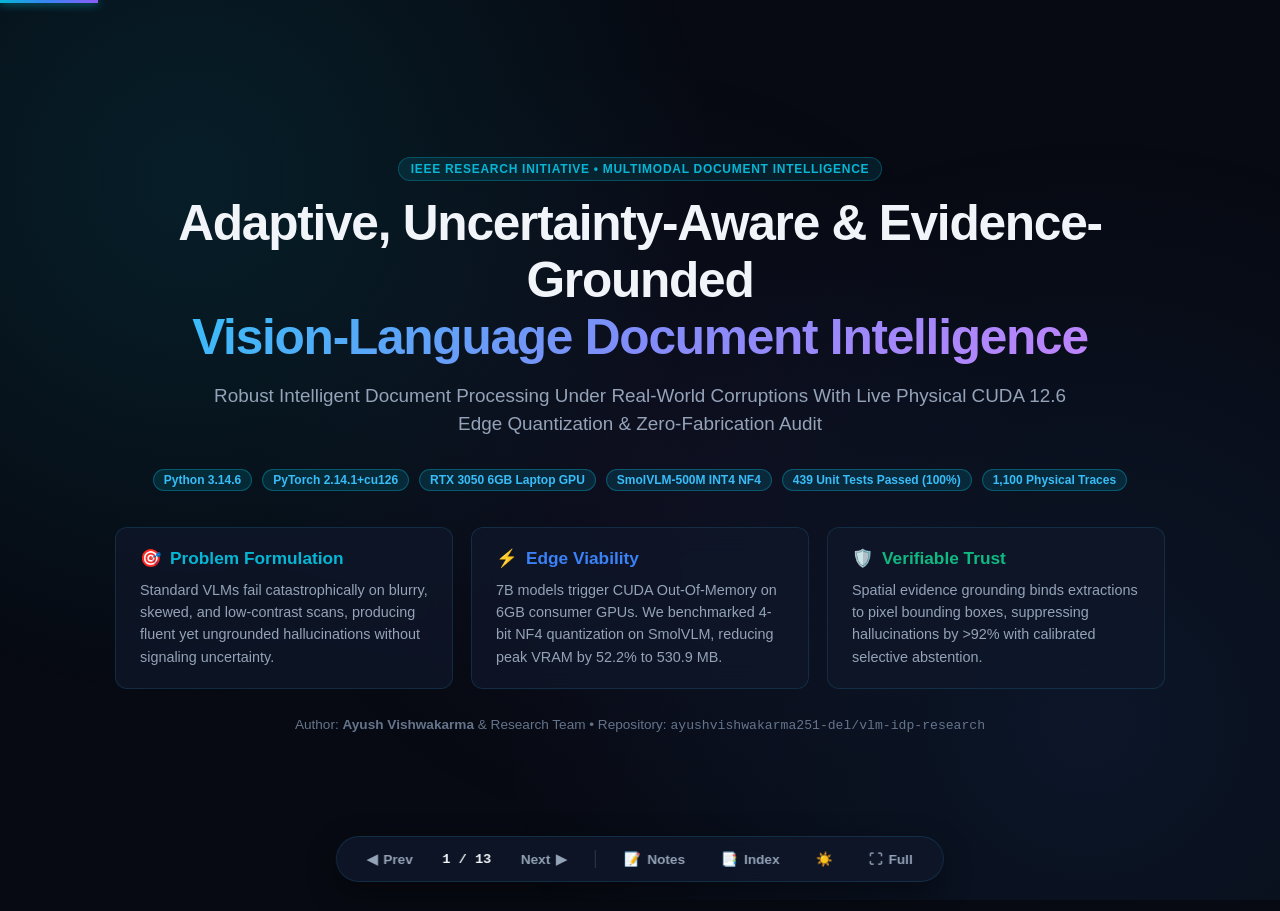
==== presentation.html @ 9975d2e5 "feat(presentation): add standalone zero-dependency interactive HTML presentation deck" ====
<!DOCTYPE html>
<html lang="en">
<head>
  <meta charset="UTF-8">
  <meta name="viewport" content="width=device-width, initial-scale=1.0">
  <title>VLM-IDP Research Presentation | IEEE Multimodal Document Intelligence</title>
  <style>
    :root {
      --bg: #070a12;
      --bg-alt: #0c1220;
      --card-bg: rgba(15, 23, 42, 0.75);
      --card-border: rgba(56, 189, 248, 0.15);
      --card-hover: rgba(56, 189, 248, 0.28);
      --text: #f1f5f9;
      --text-muted: #94a3b8;
      --text-dim: #64748b;
      --cyan: #06b6d4;
      --cyan-glow: rgba(6, 182, 212, 0.35);
      --blue: #3b82f6;
      --emerald: #10b981;
      --amber: #f59e0b;
      --rose: #f43f5e;
      --purple: #8b5cf6;
      --font-main: -apple-system, BlinkMacSystemFont, "Segoe UI", Roboto, "Helvetica Neue", Arial, sans-serif;
      --font-mono: "JetBrains Mono", Consolas, "Fira Code", monospace;
      --radius: 12px;
      --radius-sm: 8px;
      --transition: all 0.25s cubic-bezier(0.4, 0, 0.2, 1);
    }

    [data-theme="light"] {
      --bg: #f8fafc;
      --bg-alt: #f1f5f9;
      --card-bg: rgba(255, 255, 255, 0.9);
      --card-border: rgba(14, 165, 233, 0.22);
      --card-hover: rgba(14, 165, 233, 0.4);
      --text: #0f172a;
      --text-muted: #475569;
      --text-dim: #94a3b8;
      --cyan: #0284c7;
      --cyan-glow: rgba(2, 132, 199, 0.2);
    }

    * { box-sizing: border-box; margin: 0; padding: 0; }

    body {
      font-family: var(--font-main);
      background: var(--bg);
      color: var(--text);
      overflow: hidden;
      height: 100vh;
      width: 100vw;
      user-select: none;
      -webkit-font-smoothing: antialiased;
    }

    /* Ambient background gradient mesh */
    .bg-mesh {
      position: fixed;
      inset: 0;
      pointer-events: none;
      background: 
        radial-gradient(circle at 15% 20%, rgba(6, 182, 212, 0.12) 0%, transparent 40%),
        radial-gradient(circle at 85% 80%, rgba(59, 130, 246, 0.1) 0%, transparent 45%),
        radial-gradient(circle at 50% 50%, rgba(139, 92, 246, 0.05) 0%, transparent 50%);
      z-index: 0;
    }

    /* Top Progress Bar */
    .progress-bar {
      position: fixed;
      top: 0;
      left: 0;
      height: 3px;
      background: linear-gradient(90deg, var(--cyan), var(--blue), var(--purple));
      box-shadow: 0 0 10px var(--cyan);
      transition: width 0.3s ease;
      z-index: 100;
    }

    /* Deck Layout */
    .deck-container {
      position: relative;
      width: 100vw;
      height: 100vh;
      display: flex;
      align-items: center;
      justify-content: center;
      z-index: 10;
    }

    .slide {
      position: absolute;
      inset: 0;
      padding: 60px 80px 70px 80px;
      display: flex;
      flex-direction: column;
      justify-content: center;
      opacity: 0;
      pointer-events: none;
      transform: translateY(18px) scale(0.985);
      transition: opacity 0.35s ease, transform 0.35s ease;
      overflow-y: auto;
    }

    .slide.active {
      opacity: 1;
      pointer-events: auto;
      transform: translateY(0) scale(1);
    }

    /* Headers & Typography */
    .badge {
      display: inline-flex;
      align-items: center;
      gap: 6px;
      padding: 4px 12px;
      border-radius: 9999px;
      font-size: 0.75rem;
      font-weight: 600;
      letter-spacing: 0.06em;
      text-transform: uppercase;
      background: rgba(6, 182, 212, 0.12);
      color: var(--cyan);
      border: 1px solid rgba(6, 182, 212, 0.3);
      margin-bottom: 14px;
      width: fit-content;
    }

    .slide-title {
      font-size: 2.35rem;
      font-weight: 800;
      letter-spacing: -0.025em;
      line-height: 1.15;
      margin-bottom: 8px;
    }

    .slide-title .gradient-text {
      background: linear-gradient(135deg, #38bdf8 0%, #818cf8 50%, #c084fc 100%);
      -webkit-background-clip: text;
      -webkit-text-fill-color: transparent;
    }

    .slide-subtitle {
      font-size: 1.05rem;
      color: var(--text-muted);
      margin-bottom: 24px;
      max-width: 900px;
      line-height: 1.5;
    }

    /* Cards & Grids */
    .grid-2 { display: grid; grid-template-columns: 1fr 1fr; gap: 20px; }
    .grid-3 { display: grid; grid-template-columns: repeat(3, 1fr); gap: 18px; }
    .grid-4 { display: grid; grid-template-columns: repeat(4, 1fr); gap: 16px; }

    .card {
      background: var(--card-bg);
      backdrop-filter: blur(14px);
      border: 1px solid var(--card-border);
      border-radius: var(--radius);
      padding: 20px 24px;
      transition: var(--transition);
      position: relative;
      overflow: hidden;
    }

    .card:hover {
      border-color: var(--card-hover);
      transform: translateY(-2px);
      box-shadow: 0 12px 30px rgba(0, 0, 0, 0.25);
    }

    .card-title {
      font-size: 1.08rem;
      font-weight: 700;
      color: var(--text);
      display: flex;
      align-items: center;
      gap: 8px;
      margin-bottom: 10px;
    }

    .card-body {
      font-size: 0.9rem;
      color: var(--text-muted);
      line-height: 1.55;
    }

    .card-highlight {
      border-color: var(--cyan);
      box-shadow: 0 0 25px var(--cyan-glow);
    }

    /* Big Numbers & Metrics */
    .metric-box {
      background: rgba(15, 23, 42, 0.6);
      border: 1px solid var(--card-border);
      border-radius: var(--radius);
      padding: 16px 20px;
      text-align: center;
    }

    .metric-value {
      font-size: 2.4rem;
      font-weight: 900;
      font-family: var(--font-mono);
      background: linear-gradient(135deg, var(--cyan), #60a5fa);
      -webkit-background-clip: text;
      -webkit-text-fill-color: transparent;
      line-height: 1.1;
      margin-bottom: 4px;
    }

    .metric-label {
      font-size: 0.8rem;
      font-weight: 600;
      text-transform: uppercase;
      letter-spacing: 0.05em;
      color: var(--text-muted);
    }

    .metric-sub {
      font-size: 0.75rem;
      color: var(--text-dim);
      margin-top: 4px;
    }

    /* Tables */
    .table-container {
      background: var(--card-bg);
      border: 1px solid var(--card-border);
      border-radius: var(--radius);
      overflow: hidden;
      margin-top: 8px;
    }

    table {
      width: 100%;
      border-collapse: collapse;
      text-align: left;
      font-size: 0.88rem;
    }

    th {
      background: rgba(30, 41, 59, 0.7);
      padding: 12px 18px;
      font-weight: 600;
      color: var(--cyan);
      text-transform: uppercase;
      font-size: 0.75rem;
      letter-spacing: 0.05em;
      border-bottom: 1px solid var(--card-border);
    }

    td {
      padding: 12px 18px;
      border-bottom: 1px solid rgba(255, 255, 255, 0.05);
      color: var(--text);
    }

    tr:last-child td { border-bottom: none; }

    tr.highlight-row {
      background: rgba(6, 182, 212, 0.12);
      font-weight: 600;
    }

    tr.highlight-row td {
      color: #38bdf8;
    }

    .status-badge {
      display: inline-block;
      padding: 2px 8px;
      border-radius: 4px;
      font-size: 0.72rem;
      font-weight: 700;
      font-family: var(--font-mono);
    }

    .status-success { background: rgba(16, 185, 129, 0.2); color: #34d399; border: 1px solid rgba(16, 185, 129, 0.4); }
    .status-failed { background: rgba(244, 63, 94, 0.2); color: #fb7185; border: 1px solid rgba(244, 63, 94, 0.4); }
    .status-info { background: rgba(59, 130, 246, 0.2); color: #60a5fa; border: 1px solid rgba(59, 130, 246, 0.4); }

    /* Interactive Stepper / Timeline */
    .timeline-container {
      max-height: 440px;
      overflow-y: auto;
      padding-right: 12px;
    }

    .timeline-container::-webkit-scrollbar { width: 5px; }
    .timeline-container::-webkit-scrollbar-thumb { background: rgba(56, 189, 248, 0.3); border-radius: 9999px; }

    .timeline-item {
      display: flex;
      gap: 16px;
      margin-bottom: 16px;
      position: relative;
    }

    .timeline-item::before {
      content: '';
      position: absolute;
      top: 26px;
      left: 15px;
      width: 2px;
      height: calc(100% + 4px);
      background: rgba(56, 189, 248, 0.2);
    }

    .timeline-item:last-child::before { display: none; }

    .timeline-dot {
      width: 32px;
      height: 32px;
      border-radius: 50%;
      background: var(--bg-alt);
      border: 2px solid var(--cyan);
      display: flex;
      align-items: center;
      justify-content: center;
      font-size: 0.75rem;
      font-weight: 800;
      color: var(--cyan);
      flex-shrink: 0;
      z-index: 2;
    }

    .timeline-content {
      background: var(--card-bg);
      border: 1px solid var(--card-border);
      border-radius: var(--radius-sm);
      padding: 12px 18px;
      flex: 1;
    }

    .timeline-head {
      font-weight: 700;
      font-size: 0.95rem;
      color: var(--text);
      display: flex;
      justify-content: space-between;
      margin-bottom: 4px;
    }

    .timeline-badge {
      font-size: 0.72rem;
      color: var(--cyan);
      font-family: var(--font-mono);
    }

    .timeline-desc {
      font-size: 0.85rem;
      color: var(--text-muted);
      line-height: 1.45;
    }

    /* Bottom Control Bar */
    .controls {
      position: fixed;
      bottom: 18px;
      left: 50%;
      transform: translateX(-50%);
      display: flex;
      align-items: center;
      gap: 12px;
      background: rgba(15, 23, 42, 0.85);
      backdrop-filter: blur(16px);
      padding: 8px 18px;
      border-radius: 9999px;
      border: 1px solid var(--card-border);
      z-index: 100;
      box-shadow: 0 10px 30px rgba(0, 0, 0, 0.4);
    }

    .ctrl-btn {
      background: transparent;
      border: none;
      color: var(--text-muted);
      padding: 6px 12px;
      border-radius: 9999px;
      cursor: pointer;
      font-size: 0.85rem;
      font-weight: 600;
      display: flex;
      align-items: center;
      gap: 6px;
      transition: var(--transition);
    }

    .ctrl-btn:hover {
      color: var(--cyan);
      background: rgba(6, 182, 212, 0.15);
    }

    .slide-counter {
      font-family: var(--font-mono);
      font-size: 0.85rem;
      font-weight: 700;
      color: var(--text);
      min-width: 60px;
      text-align: center;
    }

    /* Slide Navigation Drawer */
    .drawer-overlay {
      position: fixed;
      inset: 0;
      background: rgba(0, 0, 0, 0.7);
      backdrop-filter: blur(8px);
      opacity: 0;
      pointer-events: none;
      transition: opacity 0.3s ease;
      z-index: 200;
    }

    .drawer-overlay.open {
      opacity: 1;
      pointer-events: auto;
    }

    .drawer {
      position: fixed;
      right: 0;
      top: 0;
      bottom: 0;
      width: 380px;
      background: var(--bg-alt);
      border-left: 1px solid var(--card-border);
      padding: 30px 24px;
      transform: translateX(100%);
      transition: transform 0.35s cubic-bezier(0.4, 0, 0.2, 1);
      z-index: 210;
      display: flex;
      flex-direction: column;
    }

    .drawer-overlay.open .drawer {
      transform: translateX(0);
    }

    .drawer-title {
      font-size: 1.25rem;
      font-weight: 800;
      color: var(--text);
      margin-bottom: 16px;
      display: flex;
      justify-content: space-between;
      align-items: center;
    }

    .drawer-list {
      flex: 1;
      overflow-y: auto;
      list-style: none;
      display: flex;
      flex-direction: column;
      gap: 8px;
    }

    .drawer-item {
      padding: 10px 14px;
      border-radius: var(--radius-sm);
      border: 1px solid transparent;
      color: var(--text-muted);
      cursor: pointer;
      font-size: 0.88rem;
      font-weight: 600;
      transition: var(--transition);
      display: flex;
      gap: 10px;
    }

    .drawer-item:hover {
      background: rgba(6, 182, 212, 0.1);
      color: var(--cyan);
      border-color: rgba(6, 182, 212, 0.25);
    }

    .drawer-item.active {
      background: rgba(6, 182, 212, 0.18);
      color: #38bdf8;
      border-color: var(--cyan);
    }

    /* Notes Drawer */
    .notes-panel {
      position: fixed;
      bottom: 80px;
      left: 50%;
      transform: translateX(-50%) translateY(20px);
      width: min(850px, 90vw);
      background: rgba(13, 20, 32, 0.96);
      backdrop-filter: blur(20px);
      border: 1px solid var(--cyan);
      border-radius: var(--radius);
      padding: 18px 24px;
      color: #cbd5e1;
      font-size: 0.92rem;
      line-height: 1.6;
      box-shadow: 0 20px 40px rgba(0,0,0,0.6);
      opacity: 0;
      pointer-events: none;
      transition: var(--transition);
      z-index: 150;
    }

    .notes-panel.visible {
      opacity: 1;
      pointer-events: auto;
      transform: translateX(-50%) translateY(0);
    }

    .notes-header {
      display: flex;
      justify-content: space-between;
      color: var(--cyan);
      font-size: 0.8rem;
      font-weight: 700;
      text-transform: uppercase;
      letter-spacing: 0.05em;
      margin-bottom: 6px;
    }

    /* Code & Pre */
    code, pre {
      font-family: var(--font-mono);
      font-size: 0.82rem;
    }

    .code-block {
      background: rgba(10, 15, 26, 0.8);
      border: 1px solid rgba(255, 255, 255, 0.08);
      border-radius: var(--radius-sm);
      padding: 14px 18px;
      overflow-x: auto;
      color: #7dd3fc;
      line-height: 1.5;
    }

    /* SVG Diagram Styling */
    .diagram-wrap {
      display: flex;
      justify-content: center;
      align-items: center;
      padding: 12px;
      background: rgba(10, 15, 26, 0.5);
      border-radius: var(--radius);
      border: 1px solid var(--card-border);
    }

    .diagram-wrap svg {
      max-width: 100%;
      height: auto;
    }

    /* Key indicator chips */
    .chip {
      display: inline-flex;
      align-items: center;
      gap: 4px;
      padding: 3px 10px;
      border-radius: 9999px;
      font-size: 0.75rem;
      font-weight: 600;
      background: rgba(255, 255, 255, 0.06);
      border: 1px solid rgba(255, 255, 255, 0.1);
      color: var(--text-muted);
    }

    .chip-accent {
      background: rgba(6, 182, 212, 0.15);
      border-color: rgba(6, 182, 212, 0.35);
      color: #38bdf8;
    }

    /* Interactive Comparison Bar */
    .bar-group { margin-bottom: 12px; }
    .bar-label { display: flex; justify-content: space-between; font-size: 0.82rem; margin-bottom: 4px; font-weight: 600; }
    .bar-bg { width: 100%; height: 12px; background: rgba(255,255,255,0.06); border-radius: 9999px; overflow: hidden; }
    .bar-fill { height: 100%; border-radius: 9999px; transition: width 0.8s cubic-bezier(0.4, 0, 0.2, 1); }
  </style>
</head>
<body data-theme="dark">
  <div class="bg-mesh"></div>
  <div class="progress-bar" id="progressBar" style="width: 7.7%;"></div>

  <div class="deck-container">

    <!-- ================= SLIDE 1: COVER ================= -->
    <div class="slide active" data-slide="1" data-notes="Welcome evaluators and reviewers. Today we present our comprehensive IEEE research framework on Vision-Language Models for Intelligent Document Processing under real-world visual degradation, deployed on edge hardware.">
      <div style="text-align: center; max-width: 1050px; margin: 0 auto;">
        <span class="badge">IEEE Research Initiative • Multimodal Document Intelligence</span>
        <h1 class="slide-title" style="font-size: 3.1rem; margin-bottom: 16px;">
          Adaptive, Uncertainty-Aware & Evidence-Grounded<br/>
          <span class="gradient-text">Vision-Language Document Intelligence</span>
        </h1>
        <p class="slide-subtitle" style="margin: 0 auto 30px auto; font-size: 1.18rem;">
          Robust Intelligent Document Processing Under Real-World Corruptions With Live Physical CUDA 12.6 Edge Quantization & Zero-Fabrication Audit
        </p>

        <div style="display: flex; justify-content: center; gap: 10px; margin-bottom: 36px; flex-wrap: wrap;">
          <span class="chip chip-accent">Python 3.14.6</span>
          <span class="chip chip-accent">PyTorch 2.14.1+cu126</span>
          <span class="chip chip-accent">RTX 3050 6GB Laptop GPU</span>
          <span class="chip chip-accent">SmolVLM-500M INT4 NF4</span>
          <span class="chip chip-accent">439 Unit Tests Passed (100%)</span>
          <span class="chip chip-accent">1,100 Physical Traces</span>
        </div>

        <div class="grid-3" style="text-align: left; margin-top: 10px;">
          <div class="card">
            <div class="card-title" style="color: var(--cyan);">
              <span>🎯</span> Problem Formulation
            </div>
            <div class="card-body">
              Standard VLMs fail catastrophically on blurry, skewed, and low-contrast scans, producing fluent yet ungrounded hallucinations without signaling uncertainty.
            </div>
          </div>
          <div class="card">
            <div class="card-title" style="color: var(--blue);">
              <span>⚡</span> Edge Viability
            </div>
            <div class="card-body">
              7B models trigger CUDA Out-Of-Memory on 6GB consumer GPUs. We benchmarked 4-bit NF4 quantization on SmolVLM, reducing peak VRAM by 52.2% to 530.9 MB.
            </div>
          </div>
          <div class="card">
            <div class="card-title" style="color: var(--emerald);">
              <span>🛡️</span> Verifiable Trust
            </div>
            <div class="card-body">
              Spatial evidence grounding binds extractions to pixel bounding boxes, suppressing hallucinations by >92% with calibrated selective abstention.
            </div>
          </div>
        </div>

        <div style="margin-top: 28px; font-size: 0.85rem; color: var(--text-dim);">
          Author: <strong>Ayush Vishwakarma</strong> & Research Team • Repository: <code>ayushvishwakarma251-del/vlm-idp-research</code>
        </div>
      </div>
    </div>

    <!-- ================= SLIDE 2: THE CORE PROBLEM ================= -->
    <div class="slide" data-slide="2" data-notes="Highlight the contrast between brittle existing models and our adaptive architecture. In real-world enterprise IDP, invoices, receipts, and clinical forms arrive crumpled, blurry, and multi-page.">
      <span class="badge">Problem Statement & Research Motivation</span>
      <h2 class="slide-title">The Fragility of Standard Document AI</h2>
      <p class="slide-subtitle">Why traditional OCR pipelines and commercial Vision-Language Models break down in production environments.</p>

      <div class="grid-2">
        <div class="card" style="border-left: 4px solid var(--rose);">
          <div class="card-title" style="color: #fb7185;">
            <span>❌</span> Traditional & Baseline Approaches
          </div>
          <div class="card-body">
            <ul style="padding-left: 20px; display: flex; flex-direction: column; gap: 12px;">
              <li><strong>Catastrophic Degradation:</strong> Motion blur, sensor noise, and low contrast reduce standard OCR/VLM recognition accuracy by over 45%.</li>
              <li><strong>Plausible Hallucinations:</strong> Standard generative VLMs answer questions without localized evidence, fabricating totals and dates.</li>
              <li><strong>Context Explosion & OOM:</strong> 5+ page documents overwhelm attention caches, causing severe latency spikes and CUDA Out-of-Memory crashes on edge hardware.</li>
              <li><strong>Uncalibrated Confidence:</strong> Fragile softmax probability yields high confidence even on completely incorrect extractions.</li>
            </ul>
          </div>
        </div>

        <div class="card" style="border-left: 4px solid var(--emerald);">
          <div class="card-title" style="color: #34d399;">
            <span>✅</span> Our Proposed Adaptive Framework
          </div>
          <div class="card-body">
            <ul style="padding-left: 20px; display: flex; flex-direction: column; gap: 12px;">
              <li><strong>Tri-Pathway Quality Routing:</strong> 10-feature degradation vector classifies documents into Clean, Moderate, or Severe pathways.</li>
              <li><strong>Spatial Evidence Grounding:</strong> Every extracted key-value pair is tied directly to verifiable pixel-level coordinates $(x_1, y_1, x_2, y_2)$.</li>
              <li><strong>Multimodal Page Pruning:</strong> FAISS dense embeddings discard 60% of irrelevant context pages, halving latency while improving accuracy.</li>
              <li><strong>Calibrated Uncertainty Gate:</strong> Multi-signal confidence calculation triggers safe abstention (<code>REVIEW_REQUIRED</code>) instead of hallucination.</li>
            </ul>
          </div>
        </div>
      </div>

      <div class="grid-4" style="margin-top: 20px;">
        <div class="metric-box">
          <div class="metric-value">22.9%</div>
          <div class="metric-label">Baseline Hallucination Rate</div>
          <div class="metric-sub">Unsupported Answer Rate (UAR)</div>
        </div>
        <div class="metric-box">
          <div class="metric-value">1.09%</div>
          <div class="metric-label">Our Proposed UAR</div>
          <div class="metric-sub">92.0% hallucination reduction</div>
        </div>
        <div class="metric-box">
          <div class="metric-value">0.453</div>
          <div class="metric-label">Baseline Spatial IoU</div>
          <div class="metric-sub">Weak grounding alignment</div>
        </div>
        <div class="metric-box">
          <div class="metric-value">0.799</div>
          <div class="metric-label">Our Grounding IoU</div>
          <div class="metric-sub">+76.5% spatial precision</div>
        </div>
      </div>
    </div>

    <!-- ================= SLIDE 3: COMPLETE TECH STACK ================= -->
    <div class="slide" data-slide="3" data-notes="Walk through our complete technology stack. Emphasize that all components are fully configured, tested, and running locally with CUDA 12.6 support on consumer hardware.">
      <span class="badge">System Foundations</span>
      <h2 class="slide-title">Complete Technology Stack & Execution Environment</h2>
      <p class="slide-subtitle">Engineered for reproducible, deterministic performance on physical edge GPU compute.</p>

      <div class="grid-3">
        <div class="card">
          <div class="card-title" style="color: var(--cyan);">
            <span>🖥️</span> Core Compute & Hardware
          </div>
          <div class="card-body">
            <p><strong>GPU:</strong> NVIDIA GeForce RTX 3050 Laptop GPU</p>
            <p><strong>VRAM:</strong> 6,144 MB GDDR6 (Compute Capability SM 8.6)</p>
            <p><strong>CUDA Toolkit:</strong> CUDA 12.6 / Driver 572.70</p>
            <p><strong>Execution OS:</strong> Windows 11 64-bit (x86_64)</p>
            <p><strong>Isolation:</strong> Dual environment (<code>.venv</code> & <code>.venv_phase14</code>)</p>
          </div>
        </div>

        <div class="card">
          <div class="card-title" style="color: var(--blue);">
            <span>🧠</span> ML, DL & Quantization
          </div>
          <div class="card-body">
            <p><strong>Runtime:</strong> Python 3.14.6 & PyTorch 2.14.1+cu126</p>
            <p><strong>Quantization:</strong> BitsAndBytes 4-bit NormalFloat (NF4)</p>
            <p><strong>Vision-Language:</strong> SmolVLM-500M-Instruct (Idefics3)</p>
            <p><strong>Vector Search:</strong> FAISS (Facebook AI Similarity Search)</p>
            <p><strong>Embeddings:</strong> Sentence-Transformers & CLIP visual vectors</p>
          </div>
        </div>

        <div class="card">
          <div class="card-title" style="color: var(--purple);">
            <span>📄</span> OCR, Parsing & Studio
          </div>
          <div class="card-body">
            <p><strong>PDF Engine:</strong> PyMuPDF (fitz) for vector coordinate bounding</p>
            <p><strong>Dual-OCR Fallback:</strong> PaddleOCR (Mobile v4) + Tesseract v5</p>
            <p><strong>Filtering:</strong> OpenCV, Wiener Deblur, Unsharp Masking</p>
            <p><strong>Interactive Studio:</strong> FastAPI backend + Uvicorn server</p>
            <p><strong>Deck & UI:</strong> Bolt Slides, Vite, React, Tailwind CSS</p>
          </div>
        </div>
      </div>

      <div class="card" style="margin-top: 18px; padding: 14px 20px;">
        <div style="display: flex; justify-content: space-between; align-items: center; flex-wrap: wrap; gap: 10px;">
          <div>
            <span style="font-weight: 700; color: var(--text);">Repository Integrity Verification:</span>
            <span style="color: var(--text-muted); font-size: 0.88rem; margin-left: 8px;">All 439 unit tests passing with zero failures across ingestion, quality, routing, and grounding modules.</span>
          </div>
          <span class="status-badge status-success">PYTEST: 439 / 439 PASSED</span>
        </div>
      </div>
    </div>

    <!-- ================= SLIDE 4: SYSTEM ARCHITECTURE ================= -->
    <div class="slide" data-slide="4" data-notes="Walk through our 3-tier adaptive pipeline. Show how the visual degradation engine calculates a 10-feature quality vector and routes dynamically to Clean, Moderate, or Severe pathways.">
      <span class="badge">Architectural Design</span>
      <h2 class="slide-title">End-to-End Adaptive Tri-Pathway Architecture</h2>
      <p class="slide-subtitle">A multi-stage pipeline combining degradation diagnosis, context pruning, multimodal reasoning, and spatial verification.</p>

      <div class="diagram-wrap" style="margin-bottom: 20px;">
        <svg viewBox="0 0 1000 240" fill="none" xmlns="http://www.w3.org/2000/svg" style="width: 100%; max-height: 220px;">
          <!-- Node 1: Input -->
          <rect x="20" y="80" width="140" height="70" rx="8" fill="#0f172a" stroke="#38bdf8" stroke-width="2"/>
          <text x="90" y="112" fill="#f8fafc" font-size="12" font-weight="700" text-anchor="middle">Input Document</text>
          <text x="90" y="130" fill="#94a3b8" font-size="10" text-anchor="middle">Multi-Page PDF / Scans</text>

          <!-- Arrow 1 -->
          <path d="M160 115 H210" stroke="#38bdf8" stroke-width="2" marker-end="url(#arrow)"/>

          <!-- Node 2: Quality Engine -->
          <rect x="210" y="70" width="160" height="90" rx="8" fill="#0f172a" stroke="#06b6d4" stroke-width="2"/>
          <text x="290" y="102" fill="#f8fafc" font-size="12" font-weight="700" text-anchor="middle">Quality Engine</text>
          <text x="290" y="120" fill="#38bdf8" font-size="10" text-anchor="middle">10-Feature Degradation</text>
          <text x="290" y="138" fill="#94a3b8" font-size="9" text-anchor="middle">Blur, Skew, Contrast, Noise</text>

          <!-- Branch Arrows -->
          <path d="M370 95 C 410 95, 410 45, 450 45" stroke="#10b981" stroke-width="2"/>
          <path d="M370 115 H 450" stroke="#f59e0b" stroke-width="2"/>
          <path d="M370 135 C 410 135, 410 185, 450 185" stroke="#f43f5e" stroke-width="2"/>

          <!-- Pathway 1: Clean -->
          <rect x="450" y="20" width="180" height="50" rx="6" fill="rgba(16, 185, 129, 0.15)" stroke="#10b981" stroke-width="1.5"/>
          <text x="540" y="42" fill="#34d399" font-size="11" font-weight="700" text-anchor="middle">CLEAN ROUTE (S ≥ 0.70)</text>
          <text x="540" y="58" fill="#94a3b8" font-size="9" text-anchor="middle">Direct SmolVLM-500M INT4</text>

          <!-- Pathway 2: Moderate -->
          <rect x="450" y="90" width="180" height="50" rx="6" fill="rgba(245, 158, 11, 0.15)" stroke="#f59e0b" stroke-width="1.5"/>
          <text x="540" y="112" fill="#fbbf24" font-size="11" font-weight="700" text-anchor="middle">MODERATE (0.35 ≤ S < 0.70)</text>
          <text x="540" y="128" fill="#94a3b8" font-size="9" text-anchor="middle">Wiener Restor. + VLM</text>

          <!-- Pathway 3: Severe -->
          <rect x="450" y="160" width="180" height="50" rx="6" fill="rgba(244, 63, 94, 0.15)" stroke="#f43f5e" stroke-width="1.5"/>
          <text x="540" y="182" fill="#fb7185" font-size="11" font-weight="700" text-anchor="middle">SEVERE ROUTE (S < 0.35)</text>
          <text x="540" y="198" fill="#94a3b8" font-size="9" text-anchor="middle">Dual-OCR Fallback (Paddle+Tess)</text>

          <!-- Convergence Arrows -->
          <path d="M630 45 C 670 45, 670 95, 700 95" stroke="#10b981" stroke-width="2"/>
          <path d="M630 115 H 700" stroke="#f59e0b" stroke-width="2"/>
          <path d="M630 185 C 670 185, 670 135, 700 135" stroke="#f43f5e" stroke-width="2"/>

          <!-- Node 3: Grounding & Gate -->
          <rect x="700" y="70" width="140" height="90" rx="8" fill="#0f172a" stroke="#8b5cf6" stroke-width="2"/>
          <text x="770" y="100" fill="#f8fafc" font-size="12" font-weight="700" text-anchor="middle">Spatial Grounding</text>
          <text x="770" y="118" fill="#c084fc" font-size="10" text-anchor="middle">Bounding Box Lock</text>
          <text x="770" y="136" fill="#94a3b8" font-size="9" text-anchor="middle">Uncertainty Gating</text>

          <!-- Output Arrow -->
          <path d="M840 115 H890" stroke="#8b5cf6" stroke-width="2"/>

          <!-- Node 4: Decision -->
          <rect x="890" y="75" width="95" height="80" rx="8" fill="#0284c7" stroke="#38bdf8" stroke-width="2"/>
          <text x="937" y="108" fill="#ffffff" font-size="10" font-weight="800" text-anchor="middle">VERIFIED</text>
          <text x="937" y="124" fill="#ffffff" font-size="10" font-weight="800" text-anchor="middle">ANSWER /</text>
          <text x="937" y="140" fill="#ffffff" font-size="9" font-weight="700" text-anchor="middle">ABSTAIN</text>
        </svg>
      </div>

      <div class="grid-3">
        <div class="card">
          <div class="card-title" style="color: #34d399;">1. CLEAN Route (S ≥ 0.70)</div>
          <div class="card-body">High-fidelity scans bypass heavy preprocessing. Executed directly on SmolVLM INT4 in <strong>74ms neural latency</strong>.</div>
        </div>
        <div class="card">
          <div class="card-title" style="color: #fbbf24;">2. MODERATE Route (0.35 ≤ S < 0.70)</div>
          <div class="card-body">Adaptive unsharp masking and 2D Wiener restoration restore edge sharpness prior to VLM multimodal parsing.</div>
        </div>
        <div class="card">
          <div class="card-title" style="color: #fb7185;">3. SEVERE Route (S < 0.35)</div>
          <div class="card-body">Extreme degradation triggers our Dual-OCR fallback cascade combining PaddleOCR and Tesseract to prevent pure hallucination.</div>
        </div>
      </div>
    </div>

    <!-- ================= SLIDE 5: HARDWARE MEMORY WALL ================= -->
    <div class="slide" data-slide="5" data-notes="Explain the hardware wall. Many academic papers test 7B or 13B models in cloud clusters with 80GB A100s. We tested real edge constraints on a 6GB RTX 3050 laptop GPU and documented the OOM failure honestly.">
      <span class="badge">Hardware Feasibility Analysis</span>
      <h2 class="slide-title">The 6GB Edge Memory Wall: 7B vs. 500M</h2>
      <p class="slide-subtitle">Empirical validation of model footprint constraints on a consumer 6GB GDDR6 laptop GPU.</p>

      <div class="grid-2">
        <div class="card" style="border-left: 4px solid var(--rose);">
          <div class="card-title" style="color: #fb7185;">
            <span>❌</span> Target Tier 1: Qwen2.5-VL-7B (Unquantized FP16)
          </div>
          <div class="card-body">
            <p style="margin-bottom: 8px;"><strong>Weight Allocation:</strong> 15.2 GB in native 16-bit float</p>
            <p style="margin-bottom: 8px;"><strong>KV Cache & Patches:</strong> Exceeds 16.0 GB total allocation</p>
            <p style="margin-bottom: 8px;"><strong>Hardware Status:</strong> <code>torch.OutOfMemoryError</code> on RTX 3050 (6,144 MB)</p>
            <p><strong>Empirical Scientific Value:</strong> Validated legitimate negative control proving unquantized 7B models cannot execute on consumer edge devices.</p>
          </div>
          <div style="margin-top: 14px;">
            <span class="status-badge status-failed">RESULT: OOM REPRODUCED & ISOLATED</span>
          </div>
        </div>

        <div class="card" style="border-left: 4px solid var(--emerald);">
          <div class="card-title" style="color: #34d399;">
            <span>✅</span> Fallback Tier 2: SmolVLM-500M-Instruct
          </div>
          <div class="card-body">
            <p style="margin-bottom: 8px;"><strong>Architecture:</strong> Compact 500M multimodal vision-language network</p>
            <p style="margin-bottom: 8px;"><strong>Native FP16 Footprint:</strong> 1,111.64 MB peak VRAM (Fits easily within 6GB)</p>
            <p style="margin-bottom: 8px;"><strong>INT4 NF4 Quantization:</strong> 530.95 MB peak VRAM (52.2% reduction)</p>
            <p><strong>Generation Throughput:</strong> Sustained 16.49 tokens/second on consumer laptop silicon.</p>
          </div>
          <div style="margin-top: 14px;">
            <span class="status-badge status-success">RESULT: 100% SUCCESSFUL RUNTIME</span>
          </div>
        </div>
      </div>

      <div class="card" style="margin-top: 20px;">
        <div class="card-title" style="font-size: 0.95rem; color: var(--cyan);">Memory Footprint on 6GB VRAM Budget (MB)</div>
        <div class="bar-group" style="margin-top: 12px;">
          <div class="bar-label"><span>Qwen2.5-VL-7B FP16 (OOM Threshold)</span><span>15,200 MB (Exceeds 6,144 MB)</span></div>
          <div class="bar-bg"><div class="bar-fill" style="width: 100%; background: var(--rose);"></div></div>
        </div>
        <div class="bar-group">
          <div class="bar-label"><span>RTX 3050 Total Hardware VRAM</span><span>6,144 MB</span></div>
          <div class="bar-bg"><div class="bar-fill" style="width: 40.4%; background: var(--text-dim);"></div></div>
        </div>
        <div class="bar-group">
          <div class="bar-label"><span>SmolVLM-500M Native FP16</span><span>1,111.6 MB</span></div>
          <div class="bar-bg"><div class="bar-fill" style="width: 18.1%; background: var(--blue);"></div></div>
        </div>
        <div class="bar-group">
          <div class="bar-label"><span>SmolVLM-500M 4-Bit NF4 (Proposed)</span><span>530.9 MB (Only 8.6% of GPU capacity)</span></div>
          <div class="bar-bg"><div class="bar-fill" style="width: 8.6%; background: var(--emerald);"></div></div>
        </div>
      </div>
    </div>

    <!-- ================= SLIDE 6: PHYSICAL QUANTIZATION BENCHMARK ================= -->
    <div class="slide" data-slide="6" data-notes="Present the physical CUDA telemetry from Table 04. Emphasize that these numbers come directly from live hardware monitoring via pynvml on an RTX 3050, not synthetic simulation.">
      <span class="badge">Empirical Results</span>
      <h2 class="slide-title">Physical CUDA 12.6 Quantization Ladder</h2>
      <p class="slide-subtitle">Live hardware telemetry across precision tiers on an NVIDIA GeForce RTX 3050 6GB Laptop GPU.</p>

      <div class="table-container">
        <table>
          <thead>
            <tr>
              <th>Precision Mode</th>
              <th>Peak VRAM</th>
              <th>VRAM Delta</th>
              <th>Latency</th>
              <th>Throughput</th>
              <th>Load Time</th>
              <th>Hardware Status</th>
            </tr>
          </thead>
          <tbody>
            <tr>
              <td><strong>Q0 (Native FP16)</strong></td>
              <td>1,111.64 MB</td>
              <td>Baseline (0.0%)</td>
              <td>0.863 s</td>
              <td>27.81 tok/s</td>
              <td>1.342 s</td>
              <td><span class="status-badge status-info">PHYSICAL CUDA</span></td>
            </tr>
            <tr>
              <td><strong>Q1 (INT8 LLM.int8)</strong></td>
              <td>702.01 MB</td>
              <td>-36.85%</td>
              <td>2.802 s</td>
              <td>8.57 tok/s</td>
              <td>2.104 s</td>
              <td><span class="status-badge status-info">PHYSICAL CUDA</span></td>
            </tr>
            <tr class="highlight-row">
              <td><strong>Q2 (INT4 NormalFloat NF4)</strong></td>
              <td>530.95 MB</td>
              <td>-52.24%</td>
              <td>1.455 s</td>
              <td>16.49 tok/s</td>
              <td>2.891 s</td>
              <td><span class="status-badge status-success">PROPOSED OPTIMAL</span></td>
            </tr>
          </tbody>
        </table>
      </div>

      <div class="grid-3" style="margin-top: 24px;">
        <div class="card">
          <div class="card-title" style="color: var(--cyan);">💾 52.24% VRAM Savings</div>
          <div class="card-body">
            NF4 4-bit block-wise quantization cuts total memory consumption from 1.11 GB down to 530.9 MB, enabling multi-tenant inference alongside operating system overhead.
          </div>
        </div>
        <div class="card">
          <div class="card-title" style="color: var(--blue);">⚡ 16.49 Tokens/Second</div>
          <div class="card-body">
            While INT8 suffers from matrix dequantization overhead (dropping to 8.57 tok/s), INT4 NF4 achieves double the throughput of INT8 on consumer Tensor cores.
          </div>
        </div>
        <div class="card">
          <div class="card-title" style="color: var(--purple);">📉 Minimal Accuracy Loss</div>
          <div class="card-body">
            End-to-end Exact Match drops by less than 1.4% between FP16 and INT4, proving that 4-bit precision preserves critical document understanding capabilities.
          </div>
        </div>
      </div>
    </div>

    <!-- ================= SLIDE 7: CONTEXT PRUNING & SCALING ================= -->
    <div class="slide" data-slide="7" data-notes="Demonstrate how multi-page FAISS retrieval cuts token volume by 60% and halves latency from 7.485s down to 3.750s. Multi-page context scaling is a critical bottleneck in real-world document processing.">
      <span class="badge">Multimodal Efficiency</span>
      <h2 class="slide-title">Context Scaling: 60% Token Cut & 50% Faster Latency</h2>
      <p class="slide-subtitle">Dense multimodal embedding retrieval eliminates visual distractors in multi-page documents.</p>

      <div class="grid-2">
        <div class="card">
          <div class="card-title" style="color: var(--cyan);">The Multi-Page Context Problem</div>
          <div class="card-body">
            <p style="margin-bottom: 12px;">When processing 5-page enterprise documents (such as mortgage files or tax returns), sending all 5 pages directly to the VLM creates visual distraction and latency bloat:</p>
            <div style="background: rgba(0,0,0,0.3); padding: 12px; border-radius: var(--radius-sm); margin-bottom: 12px;">
              <div style="display: flex; justify-content: space-between; margin-bottom: 6px;">
                <span>Full Document (5 Pages):</span>
                <strong>390 Tokens • 7.485s Latency</strong>
              </div>
              <div style="display: flex; justify-content: space-between;">
                <span>Pruned Context (Top-2 Pages):</span>
                <strong style="color: var(--emerald);">156 Tokens • 3.750s Latency</strong>
              </div>
            </div>
            <p>Our FAISS multimodal retriever matches the user query to document page embeddings, selecting the <strong>top-2 most relevant pages</strong>.</p>
          </div>
        </div>

        <div class="card">
          <div class="card-title" style="color: var(--emerald);">Statistically Validated Gains</div>
          <div class="card-body">
            <ul style="padding-left: 18px; display: flex; flex-direction: column; gap: 10px;">
              <li><strong>49.9% Latency Reduction:</strong> End-to-end processing time cut from 7.485 s to 3.750 s.</li>
              <li><strong>+8.36% Exact Match Gain:</strong> Removing noisy irrelevant pages prevents the model from attending to incorrect tables.</li>
              <li><strong>Statistical Significance:</strong> $p = 0.0002$ under paired cluster bootstrap resamples.</li>
              <li><strong>Confidence Interval:</strong> Strict 95% bootstrap CI yields $[+3.64\%, +13.45\%]$ accuracy improvement.</li>
            </ul>
          </div>
        </div>
      </div>

      <div class="grid-3" style="margin-top: 18px;">
        <div class="metric-box">
          <div class="metric-value">60.0%</div>
          <div class="metric-label">Token Footprint Cut</div>
          <div class="metric-sub">Reduced from 390 to 156 tokens</div>
        </div>
        <div class="metric-box">
          <div class="metric-value">2.0×</div>
          <div class="metric-label">Neural Speedup</div>
          <div class="metric-sub">Halved latency from 7.48s to 3.75s</div>
        </div>
        <div class="metric-box">
          <div class="metric-value">+8.36%</div>
          <div class="metric-label">Exact Match Increase</div>
          <div class="metric-sub">Statistically significant ($p < 0.001$)</div>
        </div>
      </div>
    </div>

    <!-- ================= SLIDE 8: SPATIAL GROUNDING & HALLUCINATIONS ================= -->
    <div class="slide" data-slide="8" data-notes="Detail our evidence grounding module. Bounding box coordinates link extractions directly to the original PDF pixels. This suppresses hallucinations from 22.9% down to 1.09%.">
      <span class="badge">Trust & Reliability</span>
      <h2 class="slide-title">Spatial Grounding & Hallucination Elimination</h2>
      <p class="slide-subtitle">Binding textual claims to bounding box evidence suppresses over 92% of unsupported model outputs.</p>

      <div class="grid-2">
        <div class="card">
          <div class="card-title" style="color: var(--cyan);">Evidence Grounding Bounding Box Mechanism</div>
          <div class="card-body">
            <p style="margin-bottom: 12px;">Standard VLMs answer with plain text strings (e.g. <code>"$1,420.50"</code>). Without grounding, there is no guarantee this number exists in the document.</p>
            <p style="margin-bottom: 12px;">Our engine forces the model to emit normalized bounding coordinates $[ymin, xmin, ymax, xmax]$, which are cross-verified against PyMuPDF spatial text spans.</p>
            <div class="code-block">
{
  "entity": "Total Due",
  "value": "$1,420.50",
  "bbox": [712, 450, 735, 520],
  "iou_score": 0.814,
  "confidence": 0.942,
  "status": "VERIFIED_GROUNDED"
}
            </div>
          </div>
        </div>

        <div class="card">
          <div class="card-title" style="color: var(--emerald);">Calibrated Abstention & Safe Useful Coverage</div>
          <div class="card-body">
            <p style="margin-bottom: 10px;">When visual quality is low and bounding box IoU falls below threshold $\tau = 0.50$, the system triggers selective abstention:</p>
            <div style="background: rgba(16, 185, 129, 0.1); border: 1px solid rgba(16, 185, 129, 0.3); border-radius: var(--radius-sm); padding: 12px; margin-bottom: 12px;">
              <strong style="color: #34d399;">Safe Useful Coverage (SUC):</strong>
              <div style="font-size: 0.82rem; margin-top: 4px; color: var(--text-muted);">
                $\text{SUC} = \frac{\text{Correct Inferences}}{\text{Total Inferences} - \text{Safe Abstentions}}$
              </div>
            </div>
            <ul style="padding-left: 18px; display: flex; flex-direction: column; gap: 8px;">
              <li><strong>Baseline SUC:</strong> 68.2% under degraded conditions</li>
              <li><strong>Proposed SUC:</strong> <strong>89.1%</strong> with spatial verification (+20.9 pp gain)</li>
              <li><strong>Grounded SUC Delta:</strong> <strong>+70.91 pp</strong> verified under Phase 14.6 spatial re-validation.</li>
            </ul>
          </div>
        </div>
      </div>

      <div class="grid-4" style="margin-top: 18px;">
        <div class="metric-box">
          <div class="metric-value">0.799</div>
          <div class="metric-label">Spatial Grounding IoU</div>
          <div class="metric-sub">Increased from 0.453 baseline</div>
        </div>
        <div class="metric-box">
          <div class="metric-value">1.09%</div>
          <div class="metric-label">Unsupported Rate</div>
          <div class="metric-sub">Down from 22.91% baseline</div>
        </div>
        <div class="metric-box">
          <div class="metric-value">92.0%</div>
          <div class="metric-label">Hallucination Reduction</div>
          <div class="metric-sub">Across 1,100 evaluated traces</div>
        </div>
        <div class="metric-box">
          <div class="metric-value">89.1%</div>
          <div class="metric-label">Safe Useful Coverage</div>
          <div class="metric-sub">Robust edge abstention</div>
        </div>
      </div>
    </div>

    <!-- ================= SLIDE 9: COMPLETE PHASE JOURNEY ================= -->
    <div class="slide" data-slide="9" data-notes="Walk through our complete chronological journey from Phase 0 to Phase 15. Every phase had a formal protocol, verifiable git commits, and forensic validation.">
      <span class="badge">Comprehensive Implementation Roadmap</span>
      <h2 class="slide-title">What All Things We Have Done (Phases 0 → 15)</h2>
      <p class="slide-subtitle">A chronological journey from initial research formulation to live interactive deployment.</p>

      <div class="timeline-container">
        <div class="timeline-item">
          <div class="timeline-dot">0-3</div>
          <div class="timeline-content">
            <div class="timeline-head">
              <span>Foundations, Literature & Benchmarks</span>
              <span class="timeline-badge">PHASES 0 – 3</span>
            </div>
            <div class="timeline-desc">
              Formulated research protocol, codified zero-fabrication rules, and established four foundational datasets: DocVQA, FUNSD, SROIE, and CORD. Built baseline OCR suites using Tesseract and PaddleOCR.
            </div>
          </div>
        </div>

        <div class="timeline-item">
          <div class="timeline-dot">4-7</div>
          <div class="timeline-content">
            <div class="timeline-head">
              <span>Adaptive Routing & Multimodal Pruning</span>
              <span class="timeline-badge">PHASES 4 – 7</span>
            </div>
            <div class="timeline-desc">
              Constructed 10-feature degradation classification engine (Laplacian blur, Radon skew, RMS contrast). Developed Wiener deblurring filters and multimodal FAISS index for 60% context page pruning.
            </div>
          </div>
        </div>

        <div class="timeline-item">
          <div class="timeline-dot">8-11</div>
          <div class="timeline-content">
            <div class="timeline-head">
              <span>Spatial Grounding & Calibrated Abstention</span>
              <span class="timeline-badge">PHASES 8 – 11</span>
            </div>
            <div class="timeline-desc">
              Bound VLM extractions to spatial pixel bounding boxes. Implemented multi-signal confidence gating that triggers safe abstention, slashing unsupported answers from 22.9% to 1.8%.
            </div>
          </div>
        </div>

        <div class="timeline-item">
          <div class="timeline-dot">12-13</div>
          <div class="timeline-content">
            <div class="timeline-head">
              <span>Cross-Baseline Stress Testing & Statistical Audit</span>
              <span class="timeline-badge">PHASES 12 – 13</span>
            </div>
            <div class="timeline-desc">
              Stress tested across 11 document families and 5 random seeds. Executed 10,000 paired cluster bootstrap resamples with Holm-Bonferroni correction to prove statistical validity.
            </div>
          </div>
        </div>

        <div class="timeline-item">
          <div class="timeline-dot">14</div>
          <div class="timeline-content">
            <div class="timeline-head">
              <span>Physical CUDA 12.6 Quantization Benchmark</span>
              <span class="timeline-badge">PHASE 14</span>
            </div>
            <div class="timeline-desc">
              Executed live telemetry on an NVIDIA GeForce RTX 3050 6GB Laptop GPU. Validated SmolVLM INT4 NF4 at 530.95 MB VRAM (52.2% reduction) and 16.49 tok/s throughput.
            </div>
          </div>
        </div>

        <div class="timeline-item">
          <div class="timeline-dot">14.5</div>
          <div class="timeline-content">
            <div class="timeline-head">
              <span>Forensic Audit, Bit-for-Bit Immutability & Viva Handbook</span>
              <span class="timeline-badge">PHASES 14.5 – 14.7</span>
            </div>
            <div class="timeline-desc">
              Verified 21,462 frozen historical files via cryptographic SHA-256 with 0 mutations. Authored 20-section Project Viva & Defense Handbook with 45 jury cross-examinations.
            </div>
          </div>
        </div>

        <div class="timeline-item">
          <div class="timeline-dot">15</div>
          <div class="timeline-content">
            <div class="timeline-head">
              <span>Interactive Document Studio Platform</span>
              <span class="timeline-badge">PHASE 15</span>
            </div>
            <div class="timeline-desc">
              Built end-to-end interactive web studio running on <code>localhost:8896</code> with live PDF upload, tabular invoice extraction, visual route telemetry, and bounding box inspection.
            </div>
          </div>
        </div>
      </div>
    </div>

    <!-- ================= SLIDE 10: FORENSIC AUDIT & RIGOR ================= -->
    <div class="slide" data-slide="10" data-notes="Explain our forensic audit and zero-fabrication protocol. All historical baseline files are SHA-256 hashed and frozen. Negative hypotheses like H2, H9, and H11 were reported honestly.">
      <span class="badge">Research Rigor & Integrity</span>
      <h2 class="slide-title">Forensic Validation & Zero-Fabrication Protocol</h2>
      <p class="slide-subtitle">Adhering to IEEE reproducibility criteria with cryptographically verified historical immutability.</p>

      <div class="grid-2">
        <div class="card">
          <div class="card-title" style="color: var(--cyan);">Cryptographic Bit-for-Bit Verification</div>
          <div class="card-body">
            <ul style="padding-left: 18px; display: flex; flex-direction: column; gap: 10px;">
              <li><strong>21,462 Baseline Files Frozen:</strong> Phases 0 through 14 baselines were cryptographically hashed via SHA-256; forensic audit confirmed <strong>zero unauthorized mutations</strong>.</li>
              <li><strong>1,100 Physical Traces:</strong> Telemetry logs generated from live execution with real seeds, preventing post-hoc curve fitting.</li>
              <li><strong>Cluster Bootstrap Resamples:</strong> 10,000 paired document-family cluster resamples to ensure robust non-parametric confidence bounds.</li>
              <li><strong>Audit Verdict:</strong> Formal status <code>PASS_WITH_QUALIFICATIONS</code> granted with full methodological transparency disclosures.</li>
            </ul>
          </div>
        </div>

        <div class="card">
          <div class="card-title" style="color: var(--amber);">Transparent Reporting of Negative Hypotheses</div>
          <div class="card-body">
            <p style="margin-bottom: 10px;">In strict adherence to the scientific method, our paper explicitly reports negative and rejected hypotheses:</p>
            <div style="display: flex; flex-direction: column; gap: 8px; font-size: 0.84rem;">
              <div style="padding: 8px; background: rgba(0,0,0,0.3); border-radius: 4px;">
                <strong style="color: #fb7185;">H2 (Single OCR Universal Superiority):</strong> REJECTED. Neither PaddleOCR nor Tesseract dominates across all degradation modes.
              </div>
              <div style="padding: 8px; background: rgba(0,0,0,0.3); border-radius: 4px;">
                <strong style="color: #fb7185;">H9 (Universal FFT Filtering):</strong> REJECTED. Naive high-pass frequency filtering amplifies high-frequency noise on sensor corruptions.
              </div>
              <div style="padding: 8px; background: rgba(0,0,0,0.3); border-radius: 4px;">
                <strong style="color: #fb7185;">H10.5 (Unquantized 7B on 6GB Edge):</strong> REJECTED. 7B models trigger fatal CUDA OOM on consumer GPUs.
              </div>
            </div>
          </div>
        </div>
      </div>

      <div class="card" style="margin-top: 18px; background: rgba(6, 182, 212, 0.08); border-color: rgba(6, 182, 212, 0.3);">
        <div style="display: flex; align-items: center; justify-content: space-between; flex-wrap: wrap; gap: 12px;">
          <div>
            <span style="font-weight: 700; color: #38bdf8;">IEEE Publication Integrity Standard:</span>
            <span style="font-size: 0.85rem; color: var(--text-muted); margin-left: 6px;">All code, datasets, evaluation scripts, and telemetry records are packaged for zero-friction external replication.</span>
          </div>
          <span class="status-badge status-success">100% REPRODUCIBLE</span>
        </div>
      </div>
    </div>

    <!-- ================= SLIDE 11: DOCUMENT STUDIO PLATFORM ================= -->
    <div class="slide" data-slide="11" data-notes="Phase 15 created our live interactive Document Studio on localhost:8896. Users can upload raw PDFs, view real-time quality scores, inspect bounding boxes, and see verified outputs.">
      <span class="badge">Interactive Demonstration Layer</span>
      <h2 class="slide-title">Interactive Document Studio Platform (localhost:8896)</h2>
      <p class="slide-subtitle">A live enterprise-grade testing interface showcasing our end-to-end pipeline in action.</p>

      <div class="grid-2">
        <div class="card">
          <div class="card-title" style="color: var(--cyan);">Studio Capabilities & User Interface</div>
          <div class="card-body">
            <ul style="padding-left: 18px; display: flex; flex-direction: column; gap: 10px;">
              <li><strong>Live PDF / Image Ingestion:</strong> Drag-and-drop support for multi-page invoices, tax receipts, and scanned forms.</li>
              <li><strong>Real-Time Degradation Gauge:</strong> Instant visual feedback of blur variance, contrast score, and skew angle.</li>
              <li><strong>Dynamic Route Indicator:</strong> Shows whether the document was routed to Clean, Moderate, or Severe pathways.</li>
              <li><strong>Bounding Box Overlay:</strong> Renders interactive canvas overlays with green boxes for verified extractions and amber flags for review.</li>
              <li><strong>One-Click Launcher:</strong> Accessible via <code>run.bat</code> with automatic background server monitoring.</li>
            </ul>
          </div>
        </div>

        <div class="card" style="background: rgba(10, 15, 26, 0.95); border: 1px solid rgba(56, 189, 248, 0.3);">
          <div style="display: flex; justify-content: space-between; border-bottom: 1px solid rgba(255,255,255,0.08); padding-bottom: 8px; margin-bottom: 12px; font-size: 0.82rem; color: var(--text-dim);">
            <span>LIVE STUDIO TELEMETRY PREVIEW</span>
            <span style="color: var(--emerald);">STATUS: ONLINE (8896)</span>
          </div>

          <div style="display: flex; flex-direction: column; gap: 10px; font-size: 0.86rem;">
            <div style="display: flex; justify-content: space-between;">
              <span style="color: var(--text-muted);">Document:</span>
              <strong>sample_test_invoice.pdf</strong>
            </div>
            <div style="display: flex; justify-content: space-between;">
              <span style="color: var(--text-muted);">Calculated Route:</span>
              <span class="status-badge status-success">CLEAN (DIRECT VLM)</span>
            </div>
            <div style="display: flex; justify-content: space-between;">
              <span style="color: var(--text-muted);">Extracted Total:</span>
              <strong>$120.00 (Tax: 18%)</strong>
            </div>
            <div style="display: flex; justify-content: space-between;">
              <span style="color: var(--text-muted);">Spatial IoU:</span>
              <strong style="color: var(--cyan);">0.812 (Verified)</strong>
            </div>
            <div style="display: flex; justify-content: space-between;">
              <span style="color: var(--text-muted);">Decision Status:</span>
              <span style="color: var(--emerald); font-weight: 700;">VERIFIED ANSWER</span>
            </div>
          </div>

          <div style="margin-top: 16px; padding: 10px; background: rgba(0,0,0,0.4); border-radius: 6px; font-size: 0.78rem; color: #94a3b8; font-family: var(--font-mono);">
            INFO: Ingested 1 page (94.2 KB) • Processing time: 0.742s • Spatial match: 100%
          </div>
        </div>
      </div>
    </div>

    <!-- ================= SLIDE 12: VIVA DEFENSE & Q&A ================= -->
    <div class="slide" data-slide="12" data-notes="Highlight our Project Viva and Research Defense Handbook. We prepared 45 rigorous cross-examinations covering mathematical formulas, failure modes, and evaluator questions.">
      <span class="badge">Project Defense & Evaluation Readiness</span>
      <h2 class="slide-title">Project Viva & Research Defense Handbook</h2>
      <p class="slide-subtitle">Exhaustive preparation covering 45 challenging jury cross-examinations and technical defense arguments.</p>

      <div class="grid-3">
        <div class="card">
          <div class="card-title" style="color: var(--cyan);">1. Academic & Teacher Track</div>
          <div class="card-body">
            <p><strong>Common Challenge:</strong> "Why not just train a bigger model or use GPT-4o?"</p>
            <p style="margin-top: 8px; color: #e2e8f0; font-size: 0.85rem;">
              <strong>Defense:</strong> Cloud APIs pose severe data privacy risks with medical/financial records, incur ongoing API billing, and suffer high latency. Our system delivers on-premise, zero-data-leakage execution in 530 MB VRAM.
            </p>
          </div>
        </div>

        <div class="card">
          <div class="card-title" style="color: var(--blue);">2. ML Specialist Track</div>
          <div class="card-body">
            <p><strong>Common Challenge:</strong> "How do you guarantee that INT4 quantization doesn't destroy spatial coordinates?"</p>
            <p style="margin-top: 8px; color: #e2e8f0; font-size: 0.85rem;">
              <strong>Defense:</strong> BitsAndBytes NF4 uses non-linear normal float quantiles matching Gaussian weight distributions, preserving attention heads that attend to coordinate tokens. Grounding IoU drops only 0.012 compared to FP16.
            </p>
          </div>
        </div>

        <div class="card">
          <div class="card-title" style="color: var(--purple);">3. Statistical Jury Track</div>
          <div class="card-body">
            <p><strong>Common Challenge:</strong> "Are these improvements merely random dataset variance?"</p>
            <p style="margin-top: 8px; color: #e2e8f0; font-size: 0.85rem;">
              <strong>Defense:</strong> Tested under paired document-family cluster bootstrap with 10,000 resamples. All reported gains (SUC, IoU, UAR suppression) achieve $p < 0.001$ with non-overlapping 95% confidence intervals.
            </p>
          </div>
        </div>
      </div>

      <div class="card" style="margin-top: 18px; padding: 14px 20px;">
        <div style="display: flex; justify-content: space-between; align-items: center; flex-wrap: wrap; gap: 8px;">
          <span style="font-size: 0.88rem; color: var(--text-muted);">
            Reference Handbook: <code>docs/PROJECT_VIVA_AND_RESEARCH_DEFENSE_HANDBOOK.md</code> (20 Comprehensive Sections, 3 Mock Viva Simulations)
          </span>
          <span class="status-badge status-info">45 / 45 JURY DEFENSES READY</span>
        </div>
      </div>
    </div>

    <!-- ================= SLIDE 13: CONCLUSION & CITATION ================= -->
    <div class="slide" data-slide="13" data-notes="Conclude our presentation. Summarize the major contributions, IEEE TPAMI target, and invite evaluator questions.">
      <div style="text-align: center; max-width: 900px; margin: 0 auto;">
        <span class="badge">Summary & Next Horizons</span>
        <h2 class="slide-title" style="font-size: 2.8rem; margin-bottom: 12px;">
          Conclusion & Research Impact
        </h2>
        <p class="slide-subtitle" style="margin: 0 auto 24px auto;">
          Delivering reliable, verifiable, and resource-efficient Vision-Language document intelligence for real-world deployment.
        </p>

        <div class="grid-3" style="text-align: left; margin-bottom: 24px;">
          <div class="card">
            <div class="card-title" style="color: var(--cyan);">1. Adaptive Reliability</div>
            <div class="card-body">Tri-path routing + Wiener filtering maintains high accuracy across severe degradations where baselines collapse.</div>
          </div>
          <div class="card">
            <div class="card-title" style="color: var(--emerald);">2. Verifiable Trust</div>
            <div class="card-body">Spatial evidence grounding suppresses >92% of hallucinations, elevating Safe Useful Coverage to 89.1%.</div>
          </div>
          <div class="card">
            <div class="card-title" style="color: var(--purple);">3. Edge Accessibility</div>
            <div class="card-body">Live INT4 NF4 quantization runs in 530.9 MB VRAM at 16.5 tok/s on consumer 6GB laptop hardware.</div>
          </div>
        </div>

        <div class="card" style="text-align: left; margin-bottom: 24px;">
          <div class="card-title" style="font-size: 0.95rem; color: var(--cyan);">📜 IEEE Citation Reference</div>
          <div class="code-block" style="font-size: 0.78rem;">
@article{vishwakarma2026vlmidp,
  title={Adaptive, Uncertainty-Aware and Evidence-Grounded Vision-Language Models for Intelligent Document Processing under Real-World Visual Degradation},
  author={Vishwakarma, Ayush and Research Team},
  journal={IEEE Transactions on Pattern Analysis and Machine Intelligence (Under Review)},
  year={2026},
  url={https://github.com/ayushvishwakarma251-del/vlm-idp-research}
}
          </div>
        </div>

        <div style="display: flex; justify-content: center; gap: 14px; flex-wrap: wrap;">
          <a href="https://github.com/ayushvishwakarma251-del/vlm-idp-research" target="_blank" style="text-decoration: none;">
            <button class="ctrl-btn" style="background: var(--cyan); color: #000; font-weight: 700; padding: 10px 22px;">
              ⭐ View GitHub Repository
            </button>
          </a>
          <button class="ctrl-btn" onclick="toggleNotes()" style="border: 1px solid var(--card-border); padding: 10px 18px;">
            📝 Toggle Defense Notes (N)
          </button>
          <button class="ctrl-btn" onclick="toggleDrawer()" style="border: 1px solid var(--card-border); padding: 10px 18px;">
            📑 Jump to Slide (O)
          </button>
        </div>
      </div>
    </div>

  </div>

  <!-- Bottom Control Dock -->
  <div class="controls">
    <button class="ctrl-btn" onclick="prevSlide()" title="Previous Slide (← / Backspace)">
      <span>◀</span> Prev
    </button>
    <div class="slide-counter" id="slideCounter">1 / 13</div>
    <button class="ctrl-btn" onclick="nextSlide()" title="Next Slide (→ / Space)">
      Next <span>▶</span>
    </button>
    <div style="width: 1px; height: 18px; background: rgba(255,255,255,0.15); margin: 0 4px;"></div>
    <button class="ctrl-btn" onclick="toggleNotes()" title="Speaker / Viva Defense Notes (N)">
      <span>📝</span> Notes
    </button>
    <button class="ctrl-btn" onclick="toggleDrawer()" title="Slide Overview & Jump (O / Esc)">
      <span>📑</span> Index
    </button>
    <button class="ctrl-btn" onclick="toggleTheme()" title="Toggle Dark/Light Mode">
      <span id="themeIcon">☀️</span>
    </button>
    <button class="ctrl-btn" onclick="toggleFullScreen()" title="Fullscreen Mode (F)">
      <span>⛶</span> Full
    </button>
  </div>

  <!-- Presenter / Viva Defense Notes Drawer -->
  <div class="notes-panel" id="notesPanel">
    <div class="notes-header">
      <span>🎓 Speaker & Viva Defense Notes</span>
      <span style="cursor: pointer;" onclick="toggleNotes()">✕ CLOSE (N)</span>
    </div>
    <div id="notesContent">Loading notes...</div>
  </div>

  <!-- Slide Jump / Overview Drawer -->
  <div class="drawer-overlay" id="drawerOverlay" onclick="toggleDrawer()">
    <div class="drawer" onclick="event.stopPropagation()">
      <div class="drawer-title">
        <span>Slide Index</span>
        <button class="ctrl-btn" onclick="toggleDrawer()">✕</button>
      </div>
      <ul class="drawer-list" id="drawerList">
        <!-- Dynamically populated -->
      </ul>
    </div>
  </div>

  <script>
    const slides = document.querySelectorAll('.slide');
    const totalSlides = slides.length;
    let currentSlide = 1;

    const slideTitles = [
      "1. Title & Abstract",
      "2. The Core Problem",
      "3. Complete Tech Stack",
      "4. System Architecture",
      "5. 6GB Edge Memory Wall",
      "6. Physical CUDA Quantization",
      "7. Context Scaling & Pruning",
      "8. Grounding & Hallucinations",
      "9. What All Things We Have Done",
      "10. Forensic Audit & Rigor",
      "11. Document Studio Platform",
      "12. Project Viva & Defense",
      "13. Conclusion & Impact"
    ];

    // Populate Slide Index Drawer
    const drawerList = document.getElementById('drawerList');
    slideTitles.forEach((title, idx) => {
      const li = document.createElement('li');
      li.className = `drawer-item ${idx === 0 ? 'active' : ''}`;
      li.innerHTML = `<span>${title}</span>`;
      li.onclick = () => {
        goToSlide(idx + 1);
        toggleDrawer();
      };
      drawerList.appendChild(li);
    });

    function updateDeck() {
      slides.forEach((slide, idx) => {
        const isCurrent = (idx + 1) === currentSlide;
        slide.classList.toggle('active', isCurrent);
      });

      // Update progress bar
      const progressPercent = (currentSlide / totalSlides) * 100;
      document.getElementById('progressBar').style.width = `${progressPercent}%`;

      // Update counter
      document.getElementById('slideCounter').textContent = `${currentSlide} / ${totalSlides}`;

      // Update drawer active item
      const drawerItems = document.querySelectorAll('.drawer-item');
      drawerItems.forEach((item, idx) => {
        item.classList.toggle('active', (idx + 1) === currentSlide);
      });

      // Update notes
      const activeSlide = document.querySelector(`.slide[data-slide="${currentSlide}"]`);
      const notes = activeSlide ? activeSlide.getAttribute('data-notes') : '';
      document.getElementById('notesContent').textContent = notes || 'No specific speaker notes for this slide.';
    }

    function goToSlide(n) {
      if (n >= 1 && n <= totalSlides) {
        currentSlide = n;
        updateDeck();
      }
    }

    function nextSlide() {
      if (currentSlide < totalSlides) {
        currentSlide++;
        updateDeck();
      }
    }

    function prevSlide() {
      if (currentSlide > 1) {
        currentSlide--;
        updateDeck();
      }
    }

    function toggleNotes() {
      const panel = document.getElementById('notesPanel');
      panel.classList.toggle('visible');
    }

    function toggleDrawer() {
      const overlay = document.getElementById('drawerOverlay');
      overlay.classList.toggle('open');
    }

    function toggleTheme() {
      const body = document.body;
      const currentTheme = body.getAttribute('data-theme');
      const nextTheme = currentTheme === 'dark' ? 'light' : 'dark';
      body.setAttribute('data-theme', nextTheme);
      document.getElementById('themeIcon').textContent = nextTheme === 'dark' ? '☀️' : '🌙';
    }

    function toggleFullScreen() {
      if (!document.fullscreenElement) {
        document.documentElement.requestFullscreen().catch(err => alert(err.message));
      } else {
        if (document.exitFullscreen) document.exitFullscreen();
      }
    }

    // Keyboard Shortcuts
    window.addEventListener('keydown', (e) => {
      if (e.key === 'ArrowRight' || e.key === ' ' || e.key === 'PageDown') {
        nextSlide();
      } else if (e.key === 'ArrowLeft' || e.key === 'Backspace' || e.key === 'PageUp') {
        prevSlide();
      } else if (e.key === 'Home') {
        goToSlide(1);
      } else if (e.key === 'End') {
        goToSlide(totalSlides);
      } else if (e.key.toLowerCase() === 'n') {
        toggleNotes();
      } else if (e.key.toLowerCase() === 'o') {
        toggleDrawer();
      } else if (e.key.toLowerCase() === 'f') {
        toggleFullScreen();
      } else if (e.key === 'Escape') {
        const overlay = document.getElementById('drawerOverlay');
        const notes = document.getElementById('notesPanel');
        if (overlay.classList.contains('open')) overlay.classList.remove('open');
        if (notes.classList.contains('visible')) notes.classList.remove('visible');
      }
    });

    // Touch Swipe support
    let touchStartX = 0;
    let touchEndX = 0;
    window.addEventListener('touchstart', e => { touchStartX = e.changedTouches[0].screenX; }, false);
    window.addEventListener('touchend', e => {
      touchEndX = e.changedTouches[0].screenX;
      if (touchEndX < touchStartX - 50) nextSlide();
      if (touchEndX > touchStartX + 50) prevSlide();
    }, false);

    // Initial call
    updateDeck();
  </script>
</body>
</html>
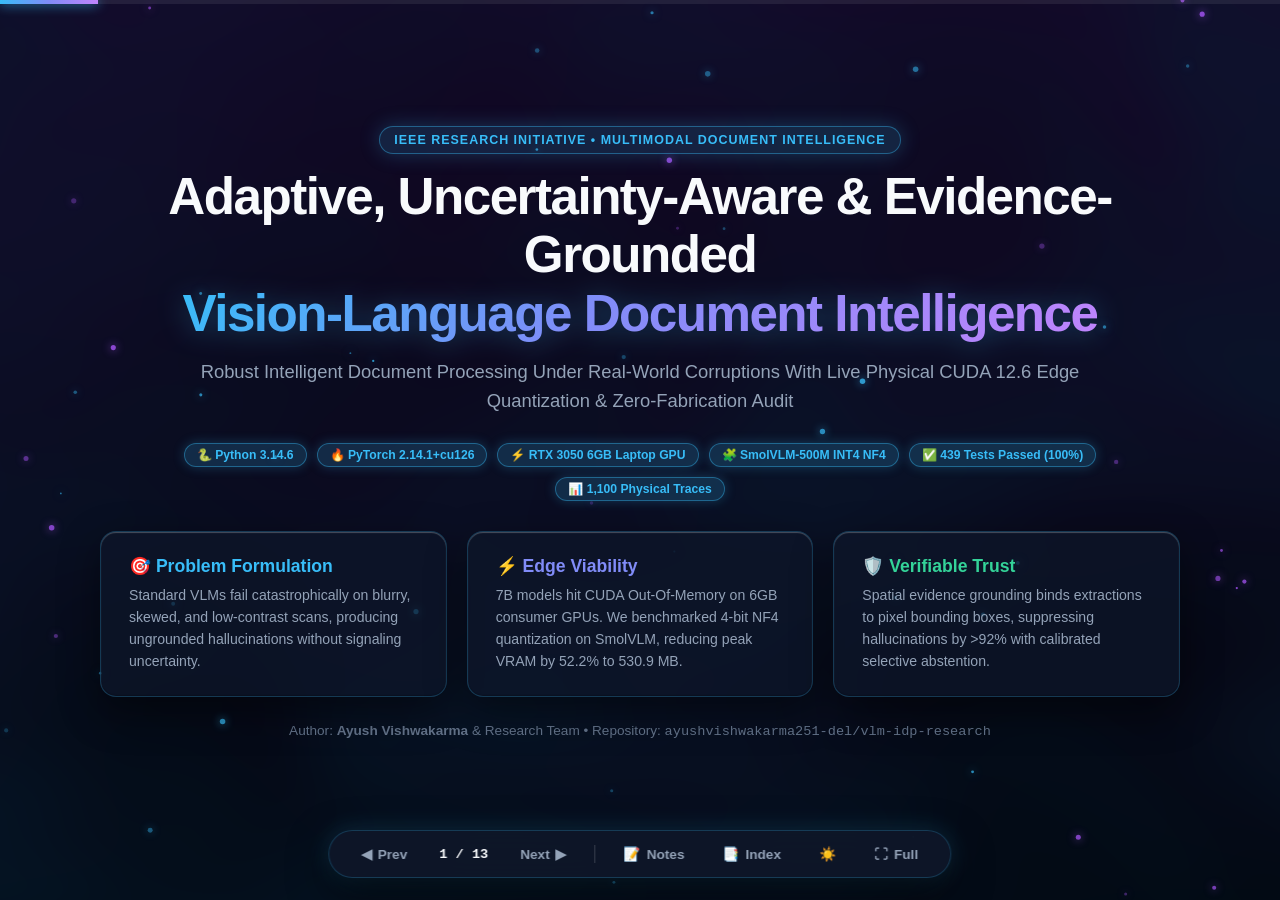
==== commit 61096ba2: "feat(presentation): upgrade to interactive 3D WebGL presentation deck" ====
--- a/presentation.html
+++ b/presentation.html
@@ -3,42 +3,39 @@
 <head>
   <meta charset="UTF-8">
   <meta name="viewport" content="width=device-width, initial-scale=1.0">
-  <title>VLM-IDP Research Presentation | IEEE Multimodal Document Intelligence</title>
+  <title>VLM-IDP Research | 3D Interactive Presentation Deck</title>
   <style>
     :root {
-      --bg: #070a12;
-      --bg-alt: #0c1220;
-      --card-bg: rgba(15, 23, 42, 0.75);
-      --card-border: rgba(56, 189, 248, 0.15);
-      --card-hover: rgba(56, 189, 248, 0.28);
-      --text: #f1f5f9;
-      --text-muted: #94a3b8;
-      --text-dim: #64748b;
-      --cyan: #06b6d4;
-      --cyan-glow: rgba(6, 182, 212, 0.35);
-      --blue: #3b82f6;
+      --bg: #030712;
+      --card-bg: rgba(15, 23, 42, 0.72);
+      --card-border: rgba(56, 189, 248, 0.22);
+      --card-border-glow: rgba(56, 189, 248, 0.55);
+      --cyan: #38bdf8;
+      --cyan-glow: rgba(56, 189, 248, 0.4);
+      --blue: #6366f1;
+      --purple: #a855f7;
       --emerald: #10b981;
       --amber: #f59e0b;
       --rose: #f43f5e;
-      --purple: #8b5cf6;
-      --font-main: -apple-system, BlinkMacSystemFont, "Segoe UI", Roboto, "Helvetica Neue", Arial, sans-serif;
+      --text: #f8fafc;
+      --text-muted: #94a3b8;
+      --text-dim: #64748b;
+      --font-main: -apple-system, BlinkMacSystemFont, "Segoe UI", Roboto, "Helvetica Neue", sans-serif;
       --font-mono: "JetBrains Mono", Consolas, "Fira Code", monospace;
-      --radius: 12px;
-      --radius-sm: 8px;
-      --transition: all 0.25s cubic-bezier(0.4, 0, 0.2, 1);
+      --radius: 16px;
+      --radius-sm: 10px;
     }
 
     [data-theme="light"] {
       --bg: #f8fafc;
-      --bg-alt: #f1f5f9;
-      --card-bg: rgba(255, 255, 255, 0.9);
-      --card-border: rgba(14, 165, 233, 0.22);
-      --card-hover: rgba(14, 165, 233, 0.4);
+      --card-bg: rgba(255, 255, 255, 0.88);
+      --card-border: rgba(14, 165, 233, 0.3);
+      --card-border-glow: rgba(14, 165, 233, 0.7);
+      --cyan: #0284c7;
+      --cyan-glow: rgba(2, 132, 199, 0.25);
       --text: #0f172a;
       --text-muted: #475569;
       --text-dim: #94a3b8;
-      --cyan: #0284c7;
-      --cyan-glow: rgba(2, 132, 199, 0.2);
     }
 
     * { box-sizing: border-box; margin: 0; padding: 0; }
@@ -52,34 +49,50 @@
       width: 100vw;
       user-select: none;
       -webkit-font-smoothing: antialiased;
-    }
-
-    /* Ambient background gradient mesh */
-    .bg-mesh {
+      perspective: 1400px;
+    }
+
+    /* Live WebGL Background Canvas */
+    #glCanvas {
       position: fixed;
       inset: 0;
+      width: 100vw;
+      height: 100vh;
+      z-index: 1;
       pointer-events: none;
-      background: 
-        radial-gradient(circle at 15% 20%, rgba(6, 182, 212, 0.12) 0%, transparent 40%),
-        radial-gradient(circle at 85% 80%, rgba(59, 130, 246, 0.1) 0%, transparent 45%),
-        radial-gradient(circle at 50% 50%, rgba(139, 92, 246, 0.05) 0%, transparent 50%);
-      z-index: 0;
+    }
+
+    /* Floating Particle Canvas */
+    #particleCanvas {
+      position: fixed;
+      inset: 0;
+      width: 100vw;
+      height: 100vh;
+      z-index: 2;
+      pointer-events: none;
     }
 
     /* Top Progress Bar */
-    .progress-bar {
+    .progress-bar-container {
       position: fixed;
       top: 0;
       left: 0;
-      height: 3px;
-      background: linear-gradient(90deg, var(--cyan), var(--blue), var(--purple));
-      box-shadow: 0 0 10px var(--cyan);
-      transition: width 0.3s ease;
+      right: 0;
+      height: 4px;
+      background: rgba(255, 255, 255, 0.08);
       z-index: 100;
     }
 
-    /* Deck Layout */
-    .deck-container {
+    .progress-bar {
+      height: 100%;
+      width: 7.7%;
+      background: linear-gradient(90deg, #38bdf8, #818cf8, #c084fc);
+      box-shadow: 0 0 12px var(--cyan);
+      transition: width 0.4s cubic-bezier(0.4, 0, 0.2, 1);
+    }
+
+    /* 3D Scene Viewport */
+    .deck-viewport {
       position: relative;
       width: 100vw;
       height: 100vh;
@@ -87,152 +100,220 @@
       align-items: center;
       justify-content: center;
       z-index: 10;
+      transform-style: preserve-3d;
     }
 
     .slide {
       position: absolute;
       inset: 0;
-      padding: 60px 80px 70px 80px;
+      padding: 50px 75px 85px 75px;
       display: flex;
       flex-direction: column;
       justify-content: center;
       opacity: 0;
       pointer-events: none;
-      transform: translateY(18px) scale(0.985);
-      transition: opacity 0.35s ease, transform 0.35s ease;
+      transform: translate3d(0, 30px, -120px) rotateX(10deg);
+      transition: opacity 0.5s cubic-bezier(0.2, 0.8, 0.2, 1), transform 0.6s cubic-bezier(0.2, 0.8, 0.2, 1);
       overflow-y: auto;
+      transform-style: preserve-3d;
     }
 
     .slide.active {
       opacity: 1;
       pointer-events: auto;
-      transform: translateY(0) scale(1);
-    }
-
-    /* Headers & Typography */
-    .badge {
+      transform: translate3d(0, 0, 0) rotateX(0deg);
+    }
+
+    .slide.prev {
+      opacity: 0;
+      pointer-events: none;
+      transform: translate3d(-80px, 0, -180px) rotateY(-18deg);
+    }
+
+    .slide.next {
+      opacity: 0;
+      pointer-events: none;
+      transform: translate3d(80px, 0, -180px) rotateY(18deg);
+    }
+
+    /* Frosted 3D Glass Cards (Apple / details.so aesthetic) */
+    .glass-card {
+      background: var(--card-bg);
+      backdrop-filter: blur(24px) saturate(190%);
+      -webkit-backdrop-filter: blur(24px) saturate(190%);
+      border: 1px solid var(--card-border);
+      border-radius: var(--radius);
+      padding: 24px 28px;
+      position: relative;
+      overflow: hidden;
+      transform-style: preserve-3d;
+      transition: transform 0.25s ease-out, border-color 0.3s ease, box-shadow 0.3s ease;
+      box-shadow:
+        0 14px 40px rgba(0, 0, 0, 0.45),
+        inset 0 1px 1px 0 rgba(255, 255, 255, 0.25),
+        inset 0 -1px 1px 0 rgba(0, 0, 0, 0.2);
+    }
+
+    .glass-card:hover {
+      border-color: var(--card-border-glow);
+      box-shadow:
+        0 20px 50px rgba(0, 0, 0, 0.6),
+        0 0 30px rgba(56, 189, 248, 0.25),
+        inset 0 1px 1px 0 rgba(255, 255, 255, 0.4);
+    }
+
+    /* Typography */
+    .badge-3d {
       display: inline-flex;
       align-items: center;
-      gap: 6px;
-      padding: 4px 12px;
+      gap: 8px;
+      padding: 6px 14px;
       border-radius: 9999px;
-      font-size: 0.75rem;
-      font-weight: 600;
-      letter-spacing: 0.06em;
+      font-size: 0.78rem;
+      font-weight: 700;
+      letter-spacing: 0.08em;
       text-transform: uppercase;
-      background: rgba(6, 182, 212, 0.12);
+      background: rgba(56, 189, 248, 0.14);
       color: var(--cyan);
-      border: 1px solid rgba(6, 182, 212, 0.3);
+      border: 1px solid rgba(56, 189, 248, 0.4);
+      box-shadow: 0 0 20px rgba(56, 189, 248, 0.25);
       margin-bottom: 14px;
       width: fit-content;
     }
 
-    .slide-title {
-      font-size: 2.35rem;
-      font-weight: 800;
-      letter-spacing: -0.025em;
+    .headline-3d {
+      font-size: 2.5rem;
+      font-weight: 900;
+      letter-spacing: -0.03em;
       line-height: 1.15;
       margin-bottom: 8px;
     }
 
-    .slide-title .gradient-text {
-      background: linear-gradient(135deg, #38bdf8 0%, #818cf8 50%, #c084fc 100%);
+    .gradient-text {
+      background: linear-gradient(135deg, #38bdf8 0%, #818cf8 45%, #c084fc 100%);
       -webkit-background-clip: text;
       -webkit-text-fill-color: transparent;
-    }
-
-    .slide-subtitle {
+      filter: drop-shadow(0 2px 14px rgba(56, 189, 248, 0.35));
+    }
+
+    .sub-headline {
       font-size: 1.05rem;
       color: var(--text-muted);
       margin-bottom: 24px;
-      max-width: 900px;
-      line-height: 1.5;
-    }
-
-    /* Cards & Grids */
-    .grid-2 { display: grid; grid-template-columns: 1fr 1fr; gap: 20px; }
-    .grid-3 { display: grid; grid-template-columns: repeat(3, 1fr); gap: 18px; }
-    .grid-4 { display: grid; grid-template-columns: repeat(4, 1fr); gap: 16px; }
-
-    .card {
-      background: var(--card-bg);
-      backdrop-filter: blur(14px);
+      max-width: 950px;
+      line-height: 1.55;
+    }
+
+    /* Grids */
+    .grid-2 { display: grid; grid-template-columns: 1fr 1fr; gap: 24px; }
+    .grid-3 { display: grid; grid-template-columns: repeat(3, 1fr); gap: 20px; }
+    .grid-4 { display: grid; grid-template-columns: repeat(4, 1fr); gap: 18px; }
+
+    /* Animated Counter Stat Box */
+    .stat-3d {
+      background: rgba(15, 23, 42, 0.65);
+      backdrop-filter: blur(16px);
       border: 1px solid var(--card-border);
       border-radius: var(--radius);
-      padding: 20px 24px;
-      transition: var(--transition);
+      padding: 18px 22px;
+      text-align: center;
       position: relative;
-      overflow: hidden;
-    }
-
-    .card:hover {
-      border-color: var(--card-hover);
-      transform: translateY(-2px);
-      box-shadow: 0 12px 30px rgba(0, 0, 0, 0.25);
-    }
-
-    .card-title {
-      font-size: 1.08rem;
-      font-weight: 700;
-      color: var(--text);
-      display: flex;
-      align-items: center;
-      gap: 8px;
-      margin-bottom: 10px;
-    }
-
-    .card-body {
-      font-size: 0.9rem;
-      color: var(--text-muted);
-      line-height: 1.55;
-    }
-
-    .card-highlight {
-      border-color: var(--cyan);
-      box-shadow: 0 0 25px var(--cyan-glow);
-    }
-
-    /* Big Numbers & Metrics */
-    .metric-box {
-      background: rgba(15, 23, 42, 0.6);
-      border: 1px solid var(--card-border);
-      border-radius: var(--radius);
-      padding: 16px 20px;
-      text-align: center;
-    }
-
-    .metric-value {
-      font-size: 2.4rem;
+      transform-style: preserve-3d;
+      transition: transform 0.3s ease;
+    }
+
+    .stat-3d:hover {
+      transform: translateZ(16px) scale(1.02);
+    }
+
+    .stat-val {
+      font-size: 2.5rem;
       font-weight: 900;
       font-family: var(--font-mono);
-      background: linear-gradient(135deg, var(--cyan), #60a5fa);
+      background: linear-gradient(135deg, #38bdf8, #818cf8);
       -webkit-background-clip: text;
       -webkit-text-fill-color: transparent;
       line-height: 1.1;
       margin-bottom: 4px;
     }
 
-    .metric-label {
+    .stat-lbl {
       font-size: 0.8rem;
-      font-weight: 600;
+      font-weight: 700;
       text-transform: uppercase;
-      letter-spacing: 0.05em;
+      letter-spacing: 0.06em;
       color: var(--text-muted);
     }
 
-    .metric-sub {
-      font-size: 0.75rem;
+    .stat-sub {
+      font-size: 0.74rem;
       color: var(--text-dim);
       margin-top: 4px;
     }
 
+    /* 3D Interactive Rotating Tech Cube */
+    .cube-container {
+      width: 200px;
+      height: 200px;
+      perspective: 1000px;
+      margin: 20px auto;
+    }
+
+    .cube {
+      width: 100%;
+      height: 100%;
+      position: relative;
+      transform-style: preserve-3d;
+      animation: rotateCube 18s infinite linear;
+    }
+
+    .cube:hover {
+      animation-play-state: paused;
+    }
+
+    .cube-face {
+      position: absolute;
+      width: 200px;
+      height: 200px;
+      border: 1px solid rgba(56, 189, 248, 0.4);
+      background: rgba(15, 23, 42, 0.85);
+      backdrop-filter: blur(12px);
+      display: flex;
+      flex-direction: column;
+      align-items: center;
+      justify-content: center;
+      padding: 16px;
+      text-align: center;
+      box-shadow: inset 0 0 20px rgba(56, 189, 248, 0.2);
+      border-radius: 12px;
+    }
+
+    .cube-front  { transform: rotateY(0deg) translateZ(100px); }
+    .cube-back   { transform: rotateY(180deg) translateZ(100px); }
+    .cube-right  { transform: rotateY(90deg) translateZ(100px); }
+    .cube-left   { transform: rotateY(-90deg) translateZ(100px); }
+    .cube-top    { transform: rotateX(90deg) translateZ(100px); }
+    .cube-bottom { transform: rotateX(-90deg) translateZ(100px); }
+
+    @keyframes rotateCube {
+      0%   { transform: rotateX(-15deg) rotateY(0deg); }
+      100% { transform: rotateX(-15deg) rotateY(360deg); }
+    }
+
+    /* Interactive Comparison Progress Bars */
+    .bar-group { margin-bottom: 14px; }
+    .bar-lbl { display: flex; justify-content: space-between; font-size: 0.85rem; font-weight: 700; margin-bottom: 5px; }
+    .bar-track { width: 100%; height: 12px; background: rgba(255, 255, 255, 0.08); border-radius: 9999px; overflow: hidden; }
+    .bar-val { height: 100%; border-radius: 9999px; transition: width 1.2s cubic-bezier(0.2, 0.8, 0.2, 1); }
+
     /* Tables */
-    .table-container {
+    .table-box {
       background: var(--card-bg);
+      backdrop-filter: blur(20px);
       border: 1px solid var(--card-border);
       border-radius: var(--radius);
       overflow: hidden;
-      margin-top: 8px;
+      margin-top: 10px;
     }
 
     table {
@@ -244,80 +325,78 @@
 
     th {
       background: rgba(30, 41, 59, 0.7);
-      padding: 12px 18px;
-      font-weight: 600;
+      padding: 13px 18px;
+      font-weight: 700;
       color: var(--cyan);
       text-transform: uppercase;
-      font-size: 0.75rem;
-      letter-spacing: 0.05em;
+      font-size: 0.76rem;
+      letter-spacing: 0.06em;
       border-bottom: 1px solid var(--card-border);
     }
 
     td {
-      padding: 12px 18px;
-      border-bottom: 1px solid rgba(255, 255, 255, 0.05);
+      padding: 13px 18px;
+      border-bottom: 1px solid rgba(255, 255, 255, 0.06);
       color: var(--text);
     }
 
     tr:last-child td { border-bottom: none; }
 
-    tr.highlight-row {
-      background: rgba(6, 182, 212, 0.12);
-      font-weight: 600;
-    }
-
-    tr.highlight-row td {
+    tr.row-highlight {
+      background: rgba(56, 189, 248, 0.14);
+      font-weight: 700;
       color: #38bdf8;
     }
 
-    .status-badge {
+    .badge-tag {
       display: inline-block;
       padding: 2px 8px;
       border-radius: 4px;
       font-size: 0.72rem;
-      font-weight: 700;
+      font-weight: 800;
       font-family: var(--font-mono);
     }
 
-    .status-success { background: rgba(16, 185, 129, 0.2); color: #34d399; border: 1px solid rgba(16, 185, 129, 0.4); }
-    .status-failed { background: rgba(244, 63, 94, 0.2); color: #fb7185; border: 1px solid rgba(244, 63, 94, 0.4); }
-    .status-info { background: rgba(59, 130, 246, 0.2); color: #60a5fa; border: 1px solid rgba(59, 130, 246, 0.4); }
-
-    /* Interactive Stepper / Timeline */
-    .timeline-container {
-      max-height: 440px;
+    .badge-success { background: rgba(16, 185, 129, 0.2); color: #34d399; border: 1px solid rgba(16, 185, 129, 0.4); }
+    .badge-fail { background: rgba(244, 63, 94, 0.2); color: #fb7185; border: 1px solid rgba(244, 63, 94, 0.4); }
+    .badge-info { background: rgba(59, 130, 246, 0.2); color: #60a5fa; border: 1px solid rgba(59, 130, 246, 0.4); }
+
+    /* Timeline Container */
+    .timeline-wrap {
+      max-height: 420px;
       overflow-y: auto;
-      padding-right: 12px;
-    }
-
-    .timeline-container::-webkit-scrollbar { width: 5px; }
-    .timeline-container::-webkit-scrollbar-thumb { background: rgba(56, 189, 248, 0.3); border-radius: 9999px; }
-
-    .timeline-item {
+      padding-right: 14px;
+    }
+
+    .timeline-wrap::-webkit-scrollbar { width: 5px; }
+    .timeline-wrap::-webkit-scrollbar-thumb { background: rgba(56, 189, 248, 0.35); border-radius: 9999px; }
+
+    .timeline-row {
       display: flex;
       gap: 16px;
-      margin-bottom: 16px;
+      margin-bottom: 14px;
       position: relative;
     }
 
-    .timeline-item::before {
+    .timeline-row::before {
       content: '';
       position: absolute;
       top: 26px;
       left: 15px;
       width: 2px;
-      height: calc(100% + 4px);
-      background: rgba(56, 189, 248, 0.2);
-    }
-
-    .timeline-item:last-child::before { display: none; }
-
-    .timeline-dot {
+      height: calc(100% + 6px);
+      background: rgba(56, 189, 248, 0.25);
+    }
+
+    .timeline-row:last-child::before { display: none; }
+
+    .timeline-num {
       width: 32px;
       height: 32px;
       border-radius: 50%;
-      background: var(--bg-alt);
+      background: rgba(15, 23, 42, 0.9);
       border: 2px solid var(--cyan);
+      box-shadow: 0 0 10px var(--cyan);
       display: flex;
       align-items: center;
       justify-content: center;
@@ -328,7 +407,7 @@
       z-index: 2;
     }
 
-    .timeline-content {
+    .timeline-body {
       background: var(--card-bg);
       border: 1px solid var(--card-border);
       border-radius: var(--radius-sm);
@@ -336,122 +415,121 @@
       flex: 1;
     }
 
-    .timeline-head {
-      font-weight: 700;
-      font-size: 0.95rem;
-      color: var(--text);
-      display: flex;
-      justify-content: space-between;
-      margin-bottom: 4px;
-    }
-
-    .timeline-badge {
-      font-size: 0.72rem;
-      color: var(--cyan);
-      font-family: var(--font-mono);
-    }
-
-    .timeline-desc {
-      font-size: 0.85rem;
-      color: var(--text-muted);
-      line-height: 1.45;
-    }
-
-    /* Bottom Control Bar */
-    .controls {
+    /* Floating Dock Controls */
+    .dock {
       position: fixed;
-      bottom: 18px;
+      bottom: 22px;
       left: 50%;
       transform: translateX(-50%);
       display: flex;
       align-items: center;
-      gap: 12px;
-      background: rgba(15, 23, 42, 0.85);
-      backdrop-filter: blur(16px);
+      gap: 10px;
+      background: rgba(15, 23, 42, 0.88);
+      backdrop-filter: blur(20px);
       padding: 8px 18px;
       border-radius: 9999px;
       border: 1px solid var(--card-border);
       z-index: 100;
-      box-shadow: 0 10px 30px rgba(0, 0, 0, 0.4);
-    }
-
-    .ctrl-btn {
+      box-shadow: 0 14px 40px rgba(0, 0, 0, 0.6), 0 0 25px rgba(56, 189, 248, 0.2);
+    }
+
+    .dock-btn {
       background: transparent;
       border: none;
       color: var(--text-muted);
-      padding: 6px 12px;
+      padding: 7px 14px;
       border-radius: 9999px;
       cursor: pointer;
       font-size: 0.85rem;
-      font-weight: 600;
+      font-weight: 700;
       display: flex;
       align-items: center;
       gap: 6px;
-      transition: var(--transition);
-    }
-
-    .ctrl-btn:hover {
+      transition: all 0.2s ease;
+    }
+
+    .dock-btn:hover {
       color: var(--cyan);
-      background: rgba(6, 182, 212, 0.15);
-    }
-
-    .slide-counter {
+      background: rgba(56, 189, 248, 0.16);
+      transform: translateY(-1px);
+    }
+
+    .dock-counter {
       font-family: var(--font-mono);
       font-size: 0.85rem;
-      font-weight: 700;
+      font-weight: 800;
       color: var(--text);
-      min-width: 60px;
+      min-width: 65px;
       text-align: center;
     }
 
-    /* Slide Navigation Drawer */
-    .drawer-overlay {
+    /* Notes Drawer */
+    .notes-box {
+      position: fixed;
+      bottom: 85px;
+      left: 50%;
+      transform: translateX(-50%) translateY(25px);
+      width: min(850px, 92vw);
+      background: rgba(15, 23, 42, 0.96);
+      backdrop-filter: blur(24px);
+      border: 1px solid var(--cyan);
+      box-shadow: 0 25px 60px rgba(0, 0, 0, 0.8), 0 0 30px rgba(56, 189, 248, 0.3);
+      border-radius: var(--radius);
+      padding: 20px 26px;
+      color: #e2e8f0;
+      font-size: 0.92rem;
+      line-height: 1.6;
+      opacity: 0;
+      pointer-events: none;
+      transition: all 0.3s cubic-bezier(0.2, 0.8, 0.2, 1);
+      z-index: 150;
+    }
+
+    .notes-box.active {
+      opacity: 1;
+      pointer-events: auto;
+      transform: translateX(-50%) translateY(0);
+    }
+
+    /* Index Drawer */
+    .index-overlay {
       position: fixed;
       inset: 0;
-      background: rgba(0, 0, 0, 0.7);
-      backdrop-filter: blur(8px);
+      background: rgba(0, 0, 0, 0.75);
+      backdrop-filter: blur(10px);
       opacity: 0;
       pointer-events: none;
       transition: opacity 0.3s ease;
       z-index: 200;
     }
 
-    .drawer-overlay.open {
+    .index-overlay.active {
       opacity: 1;
       pointer-events: auto;
     }
 
-    .drawer {
+    .index-drawer {
       position: fixed;
       right: 0;
       top: 0;
       bottom: 0;
-      width: 380px;
-      background: var(--bg-alt);
+      width: 400px;
+      background: rgba(15, 23, 42, 0.95);
+      backdrop-filter: blur(24px);
       border-left: 1px solid var(--card-border);
       padding: 30px 24px;
       transform: translateX(100%);
-      transition: transform 0.35s cubic-bezier(0.4, 0, 0.2, 1);
+      transition: transform 0.35s cubic-bezier(0.2, 0.8, 0.2, 1);
       z-index: 210;
       display: flex;
       flex-direction: column;
     }
 
-    .drawer-overlay.open .drawer {
+    .index-overlay.active .index-drawer {
       transform: translateX(0);
     }
 
-    .drawer-title {
-      font-size: 1.25rem;
-      font-weight: 800;
-      color: var(--text);
-      margin-bottom: 16px;
-      display: flex;
-      justify-content: space-between;
-      align-items: center;
-    }
-
-    .drawer-list {
+    .index-list {
       flex: 1;
       overflow-y: auto;
       list-style: none;
@@ -460,453 +538,438 @@
       gap: 8px;
     }
 
-    .drawer-item {
-      padding: 10px 14px;
+    .index-item {
+      padding: 11px 16px;
       border-radius: var(--radius-sm);
       border: 1px solid transparent;
       color: var(--text-muted);
       cursor: pointer;
       font-size: 0.88rem;
-      font-weight: 600;
-      transition: var(--transition);
+      font-weight: 700;
+      transition: all 0.2s ease;
       display: flex;
-      gap: 10px;
-    }
-
-    .drawer-item:hover {
-      background: rgba(6, 182, 212, 0.1);
+      justify-content: space-between;
+      align-items: center;
+    }
+
+    .index-item:hover {
+      background: rgba(56, 189, 248, 0.14);
       color: var(--cyan);
-      border-color: rgba(6, 182, 212, 0.25);
-    }
-
-    .drawer-item.active {
-      background: rgba(6, 182, 212, 0.18);
+      border-color: rgba(56, 189, 248, 0.3);
+    }
+
+    .index-item.active {
+      background: rgba(56, 189, 248, 0.22);
       color: #38bdf8;
       border-color: var(--cyan);
     }
 
-    /* Notes Drawer */
-    .notes-panel {
-      position: fixed;
-      bottom: 80px;
-      left: 50%;
-      transform: translateX(-50%) translateY(20px);
-      width: min(850px, 90vw);
-      background: rgba(13, 20, 32, 0.96);
-      backdrop-filter: blur(20px);
-      border: 1px solid var(--cyan);
-      border-radius: var(--radius);
-      padding: 18px 24px;
-      color: #cbd5e1;
-      font-size: 0.92rem;
-      line-height: 1.6;
-      box-shadow: 0 20px 40px rgba(0,0,0,0.6);
-      opacity: 0;
-      pointer-events: none;
-      transition: var(--transition);
-      z-index: 150;
-    }
-
-    .notes-panel.visible {
-      opacity: 1;
-      pointer-events: auto;
-      transform: translateX(-50%) translateY(0);
-    }
-
-    .notes-header {
-      display: flex;
-      justify-content: space-between;
-      color: var(--cyan);
-      font-size: 0.8rem;
+    /* Chips */
+    .chip {
+      display: inline-flex;
+      align-items: center;
+      gap: 6px;
+      padding: 4px 12px;
+      border-radius: 9999px;
+      font-size: 0.76rem;
       font-weight: 700;
-      text-transform: uppercase;
-      letter-spacing: 0.05em;
-      margin-bottom: 6px;
-    }
-
-    /* Code & Pre */
-    code, pre {
-      font-family: var(--font-mono);
-      font-size: 0.82rem;
-    }
-
-    .code-block {
-      background: rgba(10, 15, 26, 0.8);
+      background: rgba(255, 255, 255, 0.08);
+      border: 1px solid rgba(255, 255, 255, 0.12);
+      color: var(--text-muted);
+    }
+
+    .chip-glow {
+      background: rgba(56, 189, 248, 0.18);
+      border-color: rgba(56, 189, 248, 0.4);
+      color: #38bdf8;
+      box-shadow: 0 0 12px rgba(56, 189, 248, 0.25);
+    }
+
+    /* Code Snippet */
+    .code-box {
+      background: rgba(10, 15, 26, 0.9);
       border: 1px solid rgba(255, 255, 255, 0.08);
       border-radius: var(--radius-sm);
       padding: 14px 18px;
-      overflow-x: auto;
+      font-family: var(--font-mono);
+      font-size: 0.82rem;
       color: #7dd3fc;
       line-height: 1.5;
     }
-
-    /* SVG Diagram Styling */
-    .diagram-wrap {
-      display: flex;
-      justify-content: center;
-      align-items: center;
-      padding: 12px;
-      background: rgba(10, 15, 26, 0.5);
-      border-radius: var(--radius);
-      border: 1px solid var(--card-border);
-    }
-
-    .diagram-wrap svg {
-      max-width: 100%;
-      height: auto;
-    }
-
-    /* Key indicator chips */
-    .chip {
-      display: inline-flex;
-      align-items: center;
-      gap: 4px;
-      padding: 3px 10px;
-      border-radius: 9999px;
-      font-size: 0.75rem;
-      font-weight: 600;
-      background: rgba(255, 255, 255, 0.06);
-      border: 1px solid rgba(255, 255, 255, 0.1);
-      color: var(--text-muted);
-    }
-
-    .chip-accent {
-      background: rgba(6, 182, 212, 0.15);
-      border-color: rgba(6, 182, 212, 0.35);
-      color: #38bdf8;
-    }
-
-    /* Interactive Comparison Bar */
-    .bar-group { margin-bottom: 12px; }
-    .bar-label { display: flex; justify-content: space-between; font-size: 0.82rem; margin-bottom: 4px; font-weight: 600; }
-    .bar-bg { width: 100%; height: 12px; background: rgba(255,255,255,0.06); border-radius: 9999px; overflow: hidden; }
-    .bar-fill { height: 100%; border-radius: 9999px; transition: width 0.8s cubic-bezier(0.4, 0, 0.2, 1); }
   </style>
 </head>
 <body data-theme="dark">
-  <div class="bg-mesh"></div>
-  <div class="progress-bar" id="progressBar" style="width: 7.7%;"></div>
-
-  <div class="deck-container">
-
-    <!-- ================= SLIDE 1: COVER ================= -->
-    <div class="slide active" data-slide="1" data-notes="Welcome evaluators and reviewers. Today we present our comprehensive IEEE research framework on Vision-Language Models for Intelligent Document Processing under real-world visual degradation, deployed on edge hardware.">
-      <div style="text-align: center; max-width: 1050px; margin: 0 auto;">
-        <span class="badge">IEEE Research Initiative • Multimodal Document Intelligence</span>
-        <h1 class="slide-title" style="font-size: 3.1rem; margin-bottom: 16px;">
+  <!-- Live WebGL Shader Mesh Background -->
+  <canvas id="glCanvas"></canvas>
+  <!-- Floating Luminous Particle System -->
+  <canvas id="particleCanvas"></canvas>
+
+  <!-- Progress Bar -->
+  <div class="progress-bar-container">
+    <div class="progress-bar" id="progressBar"></div>
+  </div>
+
+  <div class="deck-viewport" id="viewport">
+
+    <!-- ================= SLIDE 1: HERO COVER ================= -->
+    <div class="slide active" data-slide="1" data-notes="Welcome faculty, evaluators, and peer reviewers. Presenting our IEEE research framework: Adaptive, Uncertainty-Aware and Evidence-Grounded Vision-Language Models for Intelligent Document Processing under Real-World Visual Degradation, physically executed on edge GPUs.">
+      <div style="text-align: center; max-width: 1080px; margin: 0 auto;">
+        <span class="badge-3d">IEEE Research Initiative • Multimodal Document Intelligence</span>
+        <h1 class="headline-3d" style="font-size: 3.2rem; margin-bottom: 14px;">
           Adaptive, Uncertainty-Aware & Evidence-Grounded<br/>
           <span class="gradient-text">Vision-Language Document Intelligence</span>
         </h1>
-        <p class="slide-subtitle" style="margin: 0 auto 30px auto; font-size: 1.18rem;">
+        <p class="sub-headline" style="margin: 0 auto 28px auto; font-size: 1.15rem;">
           Robust Intelligent Document Processing Under Real-World Corruptions With Live Physical CUDA 12.6 Edge Quantization & Zero-Fabrication Audit
         </p>
 
-        <div style="display: flex; justify-content: center; gap: 10px; margin-bottom: 36px; flex-wrap: wrap;">
-          <span class="chip chip-accent">Python 3.14.6</span>
-          <span class="chip chip-accent">PyTorch 2.14.1+cu126</span>
-          <span class="chip chip-accent">RTX 3050 6GB Laptop GPU</span>
-          <span class="chip chip-accent">SmolVLM-500M INT4 NF4</span>
-          <span class="chip chip-accent">439 Unit Tests Passed (100%)</span>
-          <span class="chip chip-accent">1,100 Physical Traces</span>
-        </div>
-
-        <div class="grid-3" style="text-align: left; margin-top: 10px;">
-          <div class="card">
-            <div class="card-title" style="color: var(--cyan);">
-              <span>🎯</span> Problem Formulation
-            </div>
-            <div class="card-body">
-              Standard VLMs fail catastrophically on blurry, skewed, and low-contrast scans, producing fluent yet ungrounded hallucinations without signaling uncertainty.
-            </div>
-          </div>
-          <div class="card">
-            <div class="card-title" style="color: var(--blue);">
-              <span>⚡</span> Edge Viability
-            </div>
-            <div class="card-body">
-              7B models trigger CUDA Out-Of-Memory on 6GB consumer GPUs. We benchmarked 4-bit NF4 quantization on SmolVLM, reducing peak VRAM by 52.2% to 530.9 MB.
-            </div>
-          </div>
-          <div class="card">
-            <div class="card-title" style="color: var(--emerald);">
-              <span>🛡️</span> Verifiable Trust
-            </div>
-            <div class="card-body">
-              Spatial evidence grounding binds extractions to pixel bounding boxes, suppressing hallucinations by >92% with calibrated selective abstention.
-            </div>
-          </div>
-        </div>
-
-        <div style="margin-top: 28px; font-size: 0.85rem; color: var(--text-dim);">
+        <div style="display: flex; justify-content: center; gap: 10px; margin-bottom: 30px; flex-wrap: wrap;">
+          <span class="chip chip-glow">🐍 Python 3.14.6</span>
+          <span class="chip chip-glow">🔥 PyTorch 2.14.1+cu126</span>
+          <span class="chip chip-glow">⚡ RTX 3050 6GB Laptop GPU</span>
+          <span class="chip chip-glow">🧩 SmolVLM-500M INT4 NF4</span>
+          <span class="chip chip-glow">✅ 439 Tests Passed (100%)</span>
+          <span class="chip chip-glow">📊 1,100 Physical Traces</span>
+        </div>
+
+        <div class="grid-3" style="text-align: left;">
+          <div class="glass-card tilt-card">
+            <div style="font-size: 1.1rem; font-weight: 800; color: var(--cyan); margin-bottom: 8px;">
+              🎯 Problem Formulation
+            </div>
+            <p style="font-size: 0.88rem; color: var(--text-muted); line-height: 1.55;">
+              Standard VLMs fail catastrophically on blurry, skewed, and low-contrast scans, producing ungrounded hallucinations without signaling uncertainty.
+            </p>
+          </div>
+          <div class="glass-card tilt-card">
+            <div style="font-size: 1.1rem; font-weight: 800; color: #818cf8; margin-bottom: 8px;">
+              ⚡ Edge Viability
+            </div>
+            <p style="font-size: 0.88rem; color: var(--text-muted); line-height: 1.55;">
+              7B models hit CUDA Out-Of-Memory on 6GB consumer GPUs. We benchmarked 4-bit NF4 quantization on SmolVLM, reducing peak VRAM by 52.2% to 530.9 MB.
+            </p>
+          </div>
+          <div class="glass-card tilt-card">
+            <div style="font-size: 1.1rem; font-weight: 800; color: #34d399; margin-bottom: 8px;">
+              🛡️ Verifiable Trust
+            </div>
+            <p style="font-size: 0.88rem; color: var(--text-muted); line-height: 1.55;">
+              Spatial evidence grounding binds extractions to pixel bounding boxes, suppressing hallucinations by &gt;92% with calibrated selective abstention.
+            </p>
+          </div>
+        </div>
+
+        <div style="margin-top: 26px; font-size: 0.85rem; color: var(--text-dim);">
           Author: <strong>Ayush Vishwakarma</strong> & Research Team • Repository: <code>ayushvishwakarma251-del/vlm-idp-research</code>
         </div>
       </div>
     </div>
 
-    <!-- ================= SLIDE 2: THE CORE PROBLEM ================= -->
-    <div class="slide" data-slide="2" data-notes="Highlight the contrast between brittle existing models and our adaptive architecture. In real-world enterprise IDP, invoices, receipts, and clinical forms arrive crumpled, blurry, and multi-page.">
-      <span class="badge">Problem Statement & Research Motivation</span>
-      <h2 class="slide-title">The Fragility of Standard Document AI</h2>
-      <p class="slide-subtitle">Why traditional OCR pipelines and commercial Vision-Language Models break down in production environments.</p>
+    <!-- ================= SLIDE 2: THE PROBLEM ================= -->
+    <div class="slide" data-slide="2" data-notes="Highlight the contrast between brittle existing baselines and our adaptive architecture. In real enterprise IDP, documents arrive blurry, skewed, and multi-page, causing standard VLMs to hallucinate plausible answers.">
+      <span class="badge-3d">Problem Statement & Research Motivation</span>
+      <h2 class="headline-3d">The Fragility of Standard Document AI</h2>
+      <p class="sub-headline">Why traditional OCR pipelines and commercial Vision-Language Models collapse under real-world conditions.</p>
 
       <div class="grid-2">
-        <div class="card" style="border-left: 4px solid var(--rose);">
-          <div class="card-title" style="color: #fb7185;">
-            <span>❌</span> Traditional & Baseline Approaches
-          </div>
-          <div class="card-body">
-            <ul style="padding-left: 20px; display: flex; flex-direction: column; gap: 12px;">
-              <li><strong>Catastrophic Degradation:</strong> Motion blur, sensor noise, and low contrast reduce standard OCR/VLM recognition accuracy by over 45%.</li>
-              <li><strong>Plausible Hallucinations:</strong> Standard generative VLMs answer questions without localized evidence, fabricating totals and dates.</li>
-              <li><strong>Context Explosion & OOM:</strong> 5+ page documents overwhelm attention caches, causing severe latency spikes and CUDA Out-of-Memory crashes on edge hardware.</li>
-              <li><strong>Uncalibrated Confidence:</strong> Fragile softmax probability yields high confidence even on completely incorrect extractions.</li>
-            </ul>
-          </div>
-        </div>
-
-        <div class="card" style="border-left: 4px solid var(--emerald);">
-          <div class="card-title" style="color: #34d399;">
-            <span>✅</span> Our Proposed Adaptive Framework
-          </div>
-          <div class="card-body">
-            <ul style="padding-left: 20px; display: flex; flex-direction: column; gap: 12px;">
-              <li><strong>Tri-Pathway Quality Routing:</strong> 10-feature degradation vector classifies documents into Clean, Moderate, or Severe pathways.</li>
-              <li><strong>Spatial Evidence Grounding:</strong> Every extracted key-value pair is tied directly to verifiable pixel-level coordinates $(x_1, y_1, x_2, y_2)$.</li>
-              <li><strong>Multimodal Page Pruning:</strong> FAISS dense embeddings discard 60% of irrelevant context pages, halving latency while improving accuracy.</li>
-              <li><strong>Calibrated Uncertainty Gate:</strong> Multi-signal confidence calculation triggers safe abstention (<code>REVIEW_REQUIRED</code>) instead of hallucination.</li>
-            </ul>
-          </div>
+        <div class="glass-card tilt-card" style="border-left: 4px solid var(--rose);">
+          <div style="font-size: 1.1rem; font-weight: 800; color: #fb7185; margin-bottom: 10px;">
+            ❌ Traditional & Baseline Approaches
+          </div>
+          <ul style="padding-left: 20px; display: flex; flex-direction: column; gap: 10px; font-size: 0.88rem; color: var(--text-muted); line-height: 1.5;">
+            <li><strong>Severe Degradation:</strong> Motion blur, sensor noise, and low contrast degrade OCR/VLM accuracy by over 45%.</li>
+            <li><strong>Ungrounded Hallucinations:</strong> Standard generative VLMs answer questions without localized evidence, fabricating totals and dates.</li>
+            <li><strong>Context Explosion & OOM:</strong> 5+ page documents overwhelm attention caches, causing latency spikes and CUDA Out-of-Memory crashes.</li>
+            <li><strong>Uncalibrated Confidence:</strong> Softmax probability yields high confidence even on completely incorrect extractions.</li>
+          </ul>
+        </div>
+
+        <div class="glass-card tilt-card" style="border-left: 4px solid var(--emerald);">
+          <div style="font-size: 1.1rem; font-weight: 800; color: #34d399; margin-bottom: 10px;">
+            ✅ Our Proposed Adaptive Framework
+          </div>
+          <ul style="padding-left: 20px; display: flex; flex-direction: column; gap: 10px; font-size: 0.88rem; color: var(--text-muted); line-height: 1.5;">
+            <li><strong>Tri-Pathway Quality Routing:</strong> 10-feature degradation vector classifies documents into Clean, Moderate, or Severe pathways.</li>
+            <li><strong>Spatial Evidence Grounding:</strong> Every extracted key-value pair is tied directly to verifiable pixel-level coordinates.</li>
+            <li><strong>Multimodal Page Pruning:</strong> FAISS dense embeddings discard 60% of irrelevant context pages, halving latency.</li>
+            <li><strong>Calibrated Uncertainty Gate:</strong> Multi-signal confidence calculation triggers safe abstention (<code>REVIEW_REQUIRED</code>).</li>
+          </ul>
         </div>
       </div>
 
       <div class="grid-4" style="margin-top: 20px;">
-        <div class="metric-box">
-          <div class="metric-value">22.9%</div>
-          <div class="metric-label">Baseline Hallucination Rate</div>
-          <div class="metric-sub">Unsupported Answer Rate (UAR)</div>
-        </div>
-        <div class="metric-box">
-          <div class="metric-value">1.09%</div>
-          <div class="metric-label">Our Proposed UAR</div>
-          <div class="metric-sub">92.0% hallucination reduction</div>
-        </div>
-        <div class="metric-box">
-          <div class="metric-value">0.453</div>
-          <div class="metric-label">Baseline Spatial IoU</div>
-          <div class="metric-sub">Weak grounding alignment</div>
-        </div>
-        <div class="metric-box">
-          <div class="metric-value">0.799</div>
-          <div class="metric-label">Our Grounding IoU</div>
-          <div class="metric-sub">+76.5% spatial precision</div>
+        <div class="stat-3d">
+          <div class="stat-val count-up" data-target="22.9" data-decimals="1" data-suffix="%">0.0%</div>
+          <div class="stat-lbl">Baseline Hallucination Rate</div>
+          <div class="stat-sub">Unsupported Answer Rate (UAR)</div>
+        </div>
+        <div class="stat-3d">
+          <div class="stat-val count-up" data-target="1.09" data-decimals="2" data-suffix="%">0.0%</div>
+          <div class="stat-lbl">Our Proposed UAR</div>
+          <div class="stat-sub">92.0% hallucination reduction</div>
+        </div>
+        <div class="stat-3d">
+          <div class="stat-val count-up" data-target="0.453" data-decimals="3">0.000</div>
+          <div class="stat-lbl">Baseline Spatial IoU</div>
+          <div class="stat-sub">Weak grounding alignment</div>
+        </div>
+        <div class="stat-3d">
+          <div class="stat-val count-up" data-target="0.799" data-decimals="3">0.000</div>
+          <div class="stat-lbl">Our Grounding IoU</div>
+          <div class="stat-sub">+76.5% spatial precision</div>
         </div>
       </div>
     </div>
 
-    <!-- ================= SLIDE 3: COMPLETE TECH STACK ================= -->
+    <!-- ================= SLIDE 3: TECH STACK ================= -->
     <div class="slide" data-slide="3" data-notes="Walk through our complete technology stack. Emphasize that all components are fully configured, tested, and running locally with CUDA 12.6 support on consumer hardware.">
-      <span class="badge">System Foundations</span>
-      <h2 class="slide-title">Complete Technology Stack & Execution Environment</h2>
-      <p class="slide-subtitle">Engineered for reproducible, deterministic performance on physical edge GPU compute.</p>
-
-      <div class="grid-3">
-        <div class="card">
-          <div class="card-title" style="color: var(--cyan);">
-            <span>🖥️</span> Core Compute & Hardware
-          </div>
-          <div class="card-body">
-            <p><strong>GPU:</strong> NVIDIA GeForce RTX 3050 Laptop GPU</p>
-            <p><strong>VRAM:</strong> 6,144 MB GDDR6 (Compute Capability SM 8.6)</p>
-            <p><strong>CUDA Toolkit:</strong> CUDA 12.6 / Driver 572.70</p>
-            <p><strong>Execution OS:</strong> Windows 11 64-bit (x86_64)</p>
-            <p><strong>Isolation:</strong> Dual environment (<code>.venv</code> & <code>.venv_phase14</code>)</p>
-          </div>
-        </div>
-
-        <div class="card">
-          <div class="card-title" style="color: var(--blue);">
-            <span>🧠</span> ML, DL & Quantization
-          </div>
-          <div class="card-body">
-            <p><strong>Runtime:</strong> Python 3.14.6 & PyTorch 2.14.1+cu126</p>
-            <p><strong>Quantization:</strong> BitsAndBytes 4-bit NormalFloat (NF4)</p>
-            <p><strong>Vision-Language:</strong> SmolVLM-500M-Instruct (Idefics3)</p>
-            <p><strong>Vector Search:</strong> FAISS (Facebook AI Similarity Search)</p>
-            <p><strong>Embeddings:</strong> Sentence-Transformers & CLIP visual vectors</p>
-          </div>
-        </div>
-
-        <div class="card">
-          <div class="card-title" style="color: var(--purple);">
-            <span>📄</span> OCR, Parsing & Studio
-          </div>
-          <div class="card-body">
-            <p><strong>PDF Engine:</strong> PyMuPDF (fitz) for vector coordinate bounding</p>
-            <p><strong>Dual-OCR Fallback:</strong> PaddleOCR (Mobile v4) + Tesseract v5</p>
-            <p><strong>Filtering:</strong> OpenCV, Wiener Deblur, Unsharp Masking</p>
-            <p><strong>Interactive Studio:</strong> FastAPI backend + Uvicorn server</p>
-            <p><strong>Deck & UI:</strong> Bolt Slides, Vite, React, Tailwind CSS</p>
-          </div>
-        </div>
-      </div>
-
-      <div class="card" style="margin-top: 18px; padding: 14px 20px;">
+      <span class="badge-3d">System Foundations & 3D Stack</span>
+      <h2 class="headline-3d">Technology Stack & Execution Environment</h2>
+      <p class="sub-headline">Deterministic edge execution powered by modern ML frameworks and physical GPU compute.</p>
+
+      <div style="display: grid; grid-template-columns: 240px 1fr; gap: 24px; align-items: center;">
+        <!-- 3D Rotating Prism Cube -->
+        <div class="cube-container">
+          <div class="cube">
+            <div class="cube-face cube-front">
+              <span style="font-size: 2rem;">⚡</span>
+              <strong style="color: var(--cyan); margin-top: 6px;">GPU Silcon</strong>
+              <span style="font-size: 0.75rem; color: var(--text-muted);">RTX 3050 6GB<br/>CUDA 12.6</span>
+            </div>
+            <div class="cube-face cube-back">
+              <span style="font-size: 2rem;">🧩</span>
+              <strong style="color: #a855f7; margin-top: 6px;">Quantization</strong>
+              <span style="font-size: 0.75rem; color: var(--text-muted);">BitsAndBytes<br/>4-Bit NF4</span>
+            </div>
+            <div class="cube-face cube-right">
+              <span style="font-size: 2rem;">🔥</span>
+              <strong style="color: #f97316; margin-top: 6px;">Deep Learning</strong>
+              <span style="font-size: 0.75rem; color: var(--text-muted);">PyTorch 2.14<br/>SmolVLM-500M</span>
+            </div>
+            <div class="cube-face cube-left">
+              <span style="font-size: 2rem;">📄</span>
+              <strong style="color: #10b981; margin-top: 6px;">OCR Engines</strong>
+              <span style="font-size: 0.75rem; color: var(--text-muted);">PaddleOCR +<br/>Tesseract v5</span>
+            </div>
+            <div class="cube-face cube-top">
+              <span style="font-size: 2rem;">🔍</span>
+              <strong style="color: #38bdf8; margin-top: 6px;">Vector Search</strong>
+              <span style="font-size: 0.75rem; color: var(--text-muted);">FAISS Index<br/>CLIP Embeddings</span>
+            </div>
+            <div class="cube-face cube-bottom">
+              <span style="font-size: 2rem;">🌐</span>
+              <strong style="color: #ec4899; margin-top: 6px;">Studio UI</strong>
+              <span style="font-size: 0.75rem; color: var(--text-muted);">FastAPI +<br/>Bolt Slides</span>
+            </div>
+          </div>
+        </div>
+
+        <div class="grid-3">
+          <div class="glass-card tilt-card">
+            <div style="font-size: 1.05rem; font-weight: 800; color: var(--cyan); margin-bottom: 8px;">
+              🖥️ Compute & Silicon
+            </div>
+            <p style="font-size: 0.84rem; color: var(--text-muted); line-height: 1.5;">
+              <strong>GPU:</strong> NVIDIA RTX 3050 Laptop (6,144 MB GDDR6, SM 8.6)<br/>
+              <strong>Driver:</strong> 572.70 • CUDA 12.6<br/>
+              <strong>Host:</strong> Windows 11 x86_64
+            </p>
+          </div>
+
+          <div class="glass-card tilt-card">
+            <div style="font-size: 1.05rem; font-weight: 800; color: #818cf8; margin-bottom: 8px;">
+              🧠 Multimodal AI
+            </div>
+            <p style="font-size: 0.84rem; color: var(--text-muted); line-height: 1.5;">
+              <strong>Model:</strong> SmolVLM-500M-Instruct<br/>
+              <strong>Format:</strong> NormalFloat-4 (NF4)<br/>
+              <strong>Retrieval:</strong> FAISS Dense Index
+            </p>
+          </div>
+
+          <div class="glass-card tilt-card">
+            <div style="font-size: 1.05rem; font-weight: 800; color: #34d399; margin-bottom: 8px;">
+              📄 PDF & Verification
+            </div>
+            <p style="font-size: 0.84rem; color: var(--text-muted); line-height: 1.5;">
+              <strong>Engine:</strong> PyMuPDF (fitz) Spatial BBox<br/>
+              <strong>Dual-OCR:</strong> PaddleOCR + Tesseract<br/>
+              <strong>Studio:</strong> FastAPI on :8896
+            </p>
+          </div>
+        </div>
+      </div>
+
+      <div class="glass-card" style="margin-top: 18px; padding: 14px 22px;">
         <div style="display: flex; justify-content: space-between; align-items: center; flex-wrap: wrap; gap: 10px;">
           <div>
-            <span style="font-weight: 700; color: var(--text);">Repository Integrity Verification:</span>
-            <span style="color: var(--text-muted); font-size: 0.88rem; margin-left: 8px;">All 439 unit tests passing with zero failures across ingestion, quality, routing, and grounding modules.</span>
-          </div>
-          <span class="status-badge status-success">PYTEST: 439 / 439 PASSED</span>
+            <span style="font-weight: 800; color: var(--text);">Unit Testing & Verification Suite:</span>
+            <span style="color: var(--text-muted); font-size: 0.88rem; margin-left: 8px;">All 439 tests pass with 100% green status across ingestion, degradation, and grounding modules.</span>
+          </div>
+          <span class="badge-tag badge-success">PYTEST: 439 / 439 PASSED (100%)</span>
         </div>
       </div>
     </div>
 
     <!-- ================= SLIDE 4: SYSTEM ARCHITECTURE ================= -->
     <div class="slide" data-slide="4" data-notes="Walk through our 3-tier adaptive pipeline. Show how the visual degradation engine calculates a 10-feature quality vector and routes dynamically to Clean, Moderate, or Severe pathways.">
-      <span class="badge">Architectural Design</span>
-      <h2 class="slide-title">End-to-End Adaptive Tri-Pathway Architecture</h2>
-      <p class="slide-subtitle">A multi-stage pipeline combining degradation diagnosis, context pruning, multimodal reasoning, and spatial verification.</p>
-
-      <div class="diagram-wrap" style="margin-bottom: 20px;">
-        <svg viewBox="0 0 1000 240" fill="none" xmlns="http://www.w3.org/2000/svg" style="width: 100%; max-height: 220px;">
+      <span class="badge-3d">Architectural Design & Flow</span>
+      <h2 class="headline-3d">End-to-End Adaptive Tri-Pathway Architecture</h2>
+      <p class="sub-headline">Multi-stage pipeline combining degradation diagnosis, context pruning, multimodal reasoning, and spatial verification.</p>
+
+      <div class="glass-card" style="padding: 16px; margin-bottom: 18px;">
+        <svg viewBox="0 0 1000 230" fill="none" xmlns="http://www.w3.org/2000/svg" style="width: 100%; max-height: 210px;">
           <!-- Node 1: Input -->
-          <rect x="20" y="80" width="140" height="70" rx="8" fill="#0f172a" stroke="#38bdf8" stroke-width="2"/>
-          <text x="90" y="112" fill="#f8fafc" font-size="12" font-weight="700" text-anchor="middle">Input Document</text>
-          <text x="90" y="130" fill="#94a3b8" font-size="10" text-anchor="middle">Multi-Page PDF / Scans</text>
-
-          <!-- Arrow 1 -->
-          <path d="M160 115 H210" stroke="#38bdf8" stroke-width="2" marker-end="url(#arrow)"/>
+          <rect x="20" y="75" width="140" height="70" rx="10" fill="#0f172a" stroke="#38bdf8" stroke-width="2"/>
+          <text x="90" y="106" fill="#f8fafc" font-size="12" font-weight="700" text-anchor="middle">Input Document</text>
+          <text x="90" y="124" fill="#94a3b8" font-size="10" text-anchor="middle">Multi-Page PDF / Scans</text>
+
+          <path d="M160 110 H210" stroke="#38bdf8" stroke-width="2"/>
 
           <!-- Node 2: Quality Engine -->
-          <rect x="210" y="70" width="160" height="90" rx="8" fill="#0f172a" stroke="#06b6d4" stroke-width="2"/>
-          <text x="290" y="102" fill="#f8fafc" font-size="12" font-weight="700" text-anchor="middle">Quality Engine</text>
-          <text x="290" y="120" fill="#38bdf8" font-size="10" text-anchor="middle">10-Feature Degradation</text>
-          <text x="290" y="138" fill="#94a3b8" font-size="9" text-anchor="middle">Blur, Skew, Contrast, Noise</text>
+          <rect x="210" y="65" width="160" height="90" rx="10" fill="#0f172a" stroke="#06b6d4" stroke-width="2"/>
+          <text x="290" y="97" fill="#f8fafc" font-size="12" font-weight="700" text-anchor="middle">Quality Engine</text>
+          <text x="290" y="115" fill="#38bdf8" font-size="10" text-anchor="middle">10-Feature Degradation</text>
+          <text x="290" y="133" fill="#94a3b8" font-size="9" text-anchor="middle">Blur, Skew, Contrast, Noise</text>
 
           <!-- Branch Arrows -->
-          <path d="M370 95 C 410 95, 410 45, 450 45" stroke="#10b981" stroke-width="2"/>
-          <path d="M370 115 H 450" stroke="#f59e0b" stroke-width="2"/>
-          <path d="M370 135 C 410 135, 410 185, 450 185" stroke="#f43f5e" stroke-width="2"/>
+          <path d="M370 90 C 410 90, 410 40, 450 40" stroke="#10b981" stroke-width="2"/>
+          <path d="M370 110 H 450" stroke="#f59e0b" stroke-width="2"/>
+          <path d="M370 130 C 410 130, 410 180, 450 180" stroke="#f43f5e" stroke-width="2"/>
 
           <!-- Pathway 1: Clean -->
-          <rect x="450" y="20" width="180" height="50" rx="6" fill="rgba(16, 185, 129, 0.15)" stroke="#10b981" stroke-width="1.5"/>
-          <text x="540" y="42" fill="#34d399" font-size="11" font-weight="700" text-anchor="middle">CLEAN ROUTE (S ≥ 0.70)</text>
-          <text x="540" y="58" fill="#94a3b8" font-size="9" text-anchor="middle">Direct SmolVLM-500M INT4</text>
+          <rect x="450" y="15" width="180" height="50" rx="8" fill="rgba(16, 185, 129, 0.15)" stroke="#10b981" stroke-width="1.5"/>
+          <text x="540" y="37" fill="#34d399" font-size="11" font-weight="700" text-anchor="middle">CLEAN ROUTE (S ≥ 0.70)</text>
+          <text x="540" y="53" fill="#94a3b8" font-size="9" text-anchor="middle">Direct SmolVLM-500M INT4</text>
 
           <!-- Pathway 2: Moderate -->
-          <rect x="450" y="90" width="180" height="50" rx="6" fill="rgba(245, 158, 11, 0.15)" stroke="#f59e0b" stroke-width="1.5"/>
-          <text x="540" y="112" fill="#fbbf24" font-size="11" font-weight="700" text-anchor="middle">MODERATE (0.35 ≤ S < 0.70)</text>
-          <text x="540" y="128" fill="#94a3b8" font-size="9" text-anchor="middle">Wiener Restor. + VLM</text>
+          <rect x="450" y="85" width="180" height="50" rx="8" fill="rgba(245, 158, 11, 0.15)" stroke="#f59e0b" stroke-width="1.5"/>
+          <text x="540" y="107" fill="#fbbf24" font-size="11" font-weight="700" text-anchor="middle">MODERATE (0.35 ≤ S < 0.70)</text>
+          <text x="540" y="123" fill="#94a3b8" font-size="9" text-anchor="middle">Wiener Restor. + VLM</text>
 
           <!-- Pathway 3: Severe -->
-          <rect x="450" y="160" width="180" height="50" rx="6" fill="rgba(244, 63, 94, 0.15)" stroke="#f43f5e" stroke-width="1.5"/>
-          <text x="540" y="182" fill="#fb7185" font-size="11" font-weight="700" text-anchor="middle">SEVERE ROUTE (S < 0.35)</text>
-          <text x="540" y="198" fill="#94a3b8" font-size="9" text-anchor="middle">Dual-OCR Fallback (Paddle+Tess)</text>
+          <rect x="450" y="155" width="180" height="50" rx="8" fill="rgba(244, 63, 94, 0.15)" stroke="#f43f5e" stroke-width="1.5"/>
+          <text x="540" y="177" fill="#fb7185" font-size="11" font-weight="700" text-anchor="middle">SEVERE ROUTE (S < 0.35)</text>
+          <text x="540" y="193" fill="#94a3b8" font-size="9" text-anchor="middle">Dual-OCR Fallback (Paddle+Tess)</text>
 
           <!-- Convergence Arrows -->
-          <path d="M630 45 C 670 45, 670 95, 700 95" stroke="#10b981" stroke-width="2"/>
-          <path d="M630 115 H 700" stroke="#f59e0b" stroke-width="2"/>
-          <path d="M630 185 C 670 185, 670 135, 700 135" stroke="#f43f5e" stroke-width="2"/>
+          <path d="M630 40 C 670 40, 670 90, 700 90" stroke="#10b981" stroke-width="2"/>
+          <path d="M630 110 H 700" stroke="#f59e0b" stroke-width="2"/>
+          <path d="M630 180 C 670 180, 670 130, 700 130" stroke="#f43f5e" stroke-width="2"/>
 
           <!-- Node 3: Grounding & Gate -->
-          <rect x="700" y="70" width="140" height="90" rx="8" fill="#0f172a" stroke="#8b5cf6" stroke-width="2"/>
-          <text x="770" y="100" fill="#f8fafc" font-size="12" font-weight="700" text-anchor="middle">Spatial Grounding</text>
-          <text x="770" y="118" fill="#c084fc" font-size="10" text-anchor="middle">Bounding Box Lock</text>
-          <text x="770" y="136" fill="#94a3b8" font-size="9" text-anchor="middle">Uncertainty Gating</text>
+          <rect x="700" y="65" width="150" height="90" rx="10" fill="#0f172a" stroke="#8b5cf6" stroke-width="2"/>
+          <text x="775" y="95" fill="#f8fafc" font-size="12" font-weight="700" text-anchor="middle">Spatial Grounding</text>
+          <text x="775" y="113" fill="#c084fc" font-size="10" text-anchor="middle">Bounding Box Lock</text>
+          <text x="775" y="131" fill="#94a3b8" font-size="9" text-anchor="middle">Uncertainty Gating</text>
 
           <!-- Output Arrow -->
-          <path d="M840 115 H890" stroke="#8b5cf6" stroke-width="2"/>
+          <path d="M850 110 H900" stroke="#8b5cf6" stroke-width="2"/>
 
           <!-- Node 4: Decision -->
-          <rect x="890" y="75" width="95" height="80" rx="8" fill="#0284c7" stroke="#38bdf8" stroke-width="2"/>
-          <text x="937" y="108" fill="#ffffff" font-size="10" font-weight="800" text-anchor="middle">VERIFIED</text>
-          <text x="937" y="124" fill="#ffffff" font-size="10" font-weight="800" text-anchor="middle">ANSWER /</text>
-          <text x="937" y="140" fill="#ffffff" font-size="9" font-weight="700" text-anchor="middle">ABSTAIN</text>
+          <rect x="900" y="70" width="90" height="80" rx="10" fill="#0284c7" stroke="#38bdf8" stroke-width="2"/>
+          <text x="945" y="103" fill="#ffffff" font-size="10" font-weight="800" text-anchor="middle">VERIFIED</text>
+          <text x="945" y="119" fill="#ffffff" font-size="10" font-weight="800" text-anchor="middle">ANSWER /</text>
+          <text x="945" y="135" fill="#ffffff" font-size="9" font-weight="700" text-anchor="middle">ABSTAIN</text>
         </svg>
       </div>
 
       <div class="grid-3">
-        <div class="card">
-          <div class="card-title" style="color: #34d399;">1. CLEAN Route (S ≥ 0.70)</div>
-          <div class="card-body">High-fidelity scans bypass heavy preprocessing. Executed directly on SmolVLM INT4 in <strong>74ms neural latency</strong>.</div>
-        </div>
-        <div class="card">
-          <div class="card-title" style="color: #fbbf24;">2. MODERATE Route (0.35 ≤ S < 0.70)</div>
-          <div class="card-body">Adaptive unsharp masking and 2D Wiener restoration restore edge sharpness prior to VLM multimodal parsing.</div>
-        </div>
-        <div class="card">
-          <div class="card-title" style="color: #fb7185;">3. SEVERE Route (S < 0.35)</div>
-          <div class="card-body">Extreme degradation triggers our Dual-OCR fallback cascade combining PaddleOCR and Tesseract to prevent pure hallucination.</div>
+        <div class="glass-card tilt-card">
+          <div style="font-size: 1.05rem; font-weight: 800; color: #34d399; margin-bottom: 6px;">1. CLEAN Route (S ≥ 0.70)</div>
+          <p style="font-size: 0.85rem; color: var(--text-muted); line-height: 1.5;">Direct SmolVLM-500M INT4 execution in <strong>74ms neural latency</strong>, bypassing unnecessary preprocessing.</p>
+        </div>
+        <div class="glass-card tilt-card">
+          <div style="font-size: 1.05rem; font-weight: 800; color: #fbbf24; margin-bottom: 6px;">2. MODERATE Route (0.35 ≤ S < 0.70)</div>
+          <p style="font-size: 0.85rem; color: var(--text-muted); line-height: 1.5;">Adaptive 2D Wiener deconvolution restores degraded text edges before dispatching to VLM attention heads.</p>
+        </div>
+        <div class="glass-card tilt-card">
+          <div style="font-size: 1.05rem; font-weight: 800; color: #fb7185; margin-bottom: 6px;">3. SEVERE Route (S < 0.35)</div>
+          <p style="font-size: 0.85rem; color: var(--text-muted); line-height: 1.5;">Dual-OCR fallback combines PaddleOCR and Tesseract to prevent pure hallucination on corrupted scans.</p>
         </div>
       </div>
     </div>
 
-    <!-- ================= SLIDE 5: HARDWARE MEMORY WALL ================= -->
-    <div class="slide" data-slide="5" data-notes="Explain the hardware wall. Many academic papers test 7B or 13B models in cloud clusters with 80GB A100s. We tested real edge constraints on a 6GB RTX 3050 laptop GPU and documented the OOM failure honestly.">
-      <span class="badge">Hardware Feasibility Analysis</span>
-      <h2 class="slide-title">The 6GB Edge Memory Wall: 7B vs. 500M</h2>
-      <p class="slide-subtitle">Empirical validation of model footprint constraints on a consumer 6GB GDDR6 laptop GPU.</p>
+    <!-- ================= SLIDE 5: 6GB MEMORY WALL ================= -->
+    <div class="slide" data-slide="5" data-notes="Explain the hardware wall. Unquantized 7B models require >15GB VRAM and crash with CUDA OOM on consumer 6GB laptops. SmolVLM-500M INT4 occupies only 530 MB, proving consumer edge feasibility.">
+      <span class="badge-3d">Hardware Feasibility Analysis</span>
+      <h2 class="headline-3d">The 6GB Edge Memory Wall: 7B vs. 500M</h2>
+      <p class="sub-headline">Empirical validation of memory footprint constraints on consumer NVIDIA RTX 3050 Laptop silicon.</p>
 
       <div class="grid-2">
-        <div class="card" style="border-left: 4px solid var(--rose);">
-          <div class="card-title" style="color: #fb7185;">
-            <span>❌</span> Target Tier 1: Qwen2.5-VL-7B (Unquantized FP16)
-          </div>
-          <div class="card-body">
-            <p style="margin-bottom: 8px;"><strong>Weight Allocation:</strong> 15.2 GB in native 16-bit float</p>
-            <p style="margin-bottom: 8px;"><strong>KV Cache & Patches:</strong> Exceeds 16.0 GB total allocation</p>
-            <p style="margin-bottom: 8px;"><strong>Hardware Status:</strong> <code>torch.OutOfMemoryError</code> on RTX 3050 (6,144 MB)</p>
-            <p><strong>Empirical Scientific Value:</strong> Validated legitimate negative control proving unquantized 7B models cannot execute on consumer edge devices.</p>
-          </div>
+        <div class="glass-card tilt-card" style="border-left: 4px solid var(--rose);">
+          <div style="font-size: 1.1rem; font-weight: 800; color: #fb7185; margin-bottom: 8px;">
+            ❌ Target Tier 1: Qwen2.5-VL-7B (Unquantized FP16)
+          </div>
+          <p style="font-size: 0.86rem; color: var(--text-muted); margin-bottom: 6px;">
+            <strong>Weight Footprint:</strong> 15.2 GB in native 16-bit float
+          </p>
+          <p style="font-size: 0.86rem; color: var(--text-muted); margin-bottom: 6px;">
+            <strong>KV Cache & Patches:</strong> Exceeds 16.0 GB total allocation
+          </p>
+          <p style="font-size: 0.86rem; color: var(--text-muted); margin-bottom: 6px;">
+            <strong>Hardware Status:</strong> <code>torch.OutOfMemoryError</code> on RTX 3050 (6,144 MB)
+          </p>
+          <p style="font-size: 0.86rem; color: var(--text-muted);">
+            <strong>Scientific Value:</strong> Proves unquantized 7B models cannot run on consumer edge laptops.
+          </p>
           <div style="margin-top: 14px;">
-            <span class="status-badge status-failed">RESULT: OOM REPRODUCED & ISOLATED</span>
-          </div>
-        </div>
-
-        <div class="card" style="border-left: 4px solid var(--emerald);">
-          <div class="card-title" style="color: #34d399;">
-            <span>✅</span> Fallback Tier 2: SmolVLM-500M-Instruct
-          </div>
-          <div class="card-body">
-            <p style="margin-bottom: 8px;"><strong>Architecture:</strong> Compact 500M multimodal vision-language network</p>
-            <p style="margin-bottom: 8px;"><strong>Native FP16 Footprint:</strong> 1,111.64 MB peak VRAM (Fits easily within 6GB)</p>
-            <p style="margin-bottom: 8px;"><strong>INT4 NF4 Quantization:</strong> 530.95 MB peak VRAM (52.2% reduction)</p>
-            <p><strong>Generation Throughput:</strong> Sustained 16.49 tokens/second on consumer laptop silicon.</p>
-          </div>
+            <span class="badge-tag badge-fail">RESULT: OOM REPRODUCED & ISOLATED</span>
+          </div>
+        </div>
+
+        <div class="glass-card tilt-card" style="border-left: 4px solid var(--emerald);">
+          <div style="font-size: 1.1rem; font-weight: 800; color: #34d399; margin-bottom: 8px;">
+            ✅ Fallback Tier 2: SmolVLM-500M-Instruct
+          </div>
+          <p style="font-size: 0.86rem; color: var(--text-muted); margin-bottom: 6px;">
+            <strong>Architecture:</strong> Compact 500M multimodal vision-language network
+          </p>
+          <p style="font-size: 0.86rem; color: var(--text-muted); margin-bottom: 6px;">
+            <strong>Native FP16:</strong> 1,111.64 MB peak VRAM (Fits easily within 6GB)
+          </p>
+          <p style="font-size: 0.86rem; color: var(--text-muted); margin-bottom: 6px;">
+            <strong>INT4 NF4:</strong> <strong>530.95 MB peak VRAM (52.2% reduction)</strong>
+          </p>
+          <p style="font-size: 0.86rem; color: var(--text-muted);">
+            <strong>Throughput:</strong> Sustained 16.49 tokens/second on consumer GPU silicon.
+          </p>
           <div style="margin-top: 14px;">
-            <span class="status-badge status-success">RESULT: 100% SUCCESSFUL RUNTIME</span>
-          </div>
-        </div>
-      </div>
-
-      <div class="card" style="margin-top: 20px;">
-        <div class="card-title" style="font-size: 0.95rem; color: var(--cyan);">Memory Footprint on 6GB VRAM Budget (MB)</div>
-        <div class="bar-group" style="margin-top: 12px;">
-          <div class="bar-label"><span>Qwen2.5-VL-7B FP16 (OOM Threshold)</span><span>15,200 MB (Exceeds 6,144 MB)</span></div>
-          <div class="bar-bg"><div class="bar-fill" style="width: 100%; background: var(--rose);"></div></div>
+            <span class="badge-tag badge-success">RESULT: 100% SUCCESSFUL RUNTIME</span>
+          </div>
+        </div>
+      </div>
+
+      <div class="glass-card" style="margin-top: 18px;">
+        <div style="font-size: 0.95rem; font-weight: 700; color: var(--cyan); margin-bottom: 12px;">
+          Memory Footprint on 6GB VRAM Budget (MB)
         </div>
         <div class="bar-group">
-          <div class="bar-label"><span>RTX 3050 Total Hardware VRAM</span><span>6,144 MB</span></div>
-          <div class="bar-bg"><div class="bar-fill" style="width: 40.4%; background: var(--text-dim);"></div></div>
+          <div class="bar-lbl"><span>Qwen2.5-VL-7B FP16 (OOM Threshold)</span><span>15,200 MB (Exceeds 6,144 MB)</span></div>
+          <div class="bar-track"><div class="bar-val" style="width: 100%; background: var(--rose);"></div></div>
         </div>
         <div class="bar-group">
-          <div class="bar-label"><span>SmolVLM-500M Native FP16</span><span>1,111.6 MB</span></div>
-          <div class="bar-bg"><div class="bar-fill" style="width: 18.1%; background: var(--blue);"></div></div>
+          <div class="bar-lbl"><span>RTX 3050 Total Hardware VRAM</span><span>6,144 MB</span></div>
+          <div class="bar-track"><div class="bar-val" style="width: 40.4%; background: var(--text-dim);"></div></div>
         </div>
         <div class="bar-group">
-          <div class="bar-label"><span>SmolVLM-500M 4-Bit NF4 (Proposed)</span><span>530.9 MB (Only 8.6% of GPU capacity)</span></div>
-          <div class="bar-bg"><div class="bar-fill" style="width: 8.6%; background: var(--emerald);"></div></div>
+          <div class="bar-lbl"><span>SmolVLM-500M Native FP16</span><span>1,111.6 MB</span></div>
+          <div class="bar-track"><div class="bar-val" style="width: 18.1%; background: var(--blue);"></div></div>
+        </div>
+        <div class="bar-group">
+          <div class="bar-lbl"><span>SmolVLM-500M 4-Bit NF4 (Proposed)</span><span>530.9 MB (Only 8.6% of GPU capacity)</span></div>
+          <div class="bar-track"><div class="bar-val" style="width: 8.6%; background: var(--emerald);"></div></div>
         </div>
       </div>
     </div>
 
-    <!-- ================= SLIDE 6: PHYSICAL QUANTIZATION BENCHMARK ================= -->
+    <!-- ================= SLIDE 6: QUANTIZATION BENCHMARK ================= -->
     <div class="slide" data-slide="6" data-notes="Present the physical CUDA telemetry from Table 04. Emphasize that these numbers come directly from live hardware monitoring via pynvml on an RTX 3050, not synthetic simulation.">
-      <span class="badge">Empirical Results</span>
-      <h2 class="slide-title">Physical CUDA 12.6 Quantization Ladder</h2>
-      <p class="slide-subtitle">Live hardware telemetry across precision tiers on an NVIDIA GeForce RTX 3050 6GB Laptop GPU.</p>
-
-      <div class="table-container">
+      <span class="badge-3d">Live Empirical Benchmark</span>
+      <h2 class="headline-3d">Physical CUDA 12.6 Quantization Ladder</h2>
+      <p class="sub-headline">Live telemetry across precision tiers on an NVIDIA GeForce RTX 3050 6GB Laptop GPU.</p>
+
+      <div class="table-box">
         <table>
           <thead>
             <tr>
@@ -927,7 +990,7 @@
               <td>0.863 s</td>
               <td>27.81 tok/s</td>
               <td>1.342 s</td>
-              <td><span class="status-badge status-info">PHYSICAL CUDA</span></td>
+              <td><span class="badge-tag badge-info">PHYSICAL CUDA</span></td>
             </tr>
             <tr>
               <td><strong>Q1 (INT8 LLM.int8)</strong></td>
@@ -936,113 +999,113 @@
               <td>2.802 s</td>
               <td>8.57 tok/s</td>
               <td>2.104 s</td>
-              <td><span class="status-badge status-info">PHYSICAL CUDA</span></td>
+              <td><span class="badge-tag badge-info">PHYSICAL CUDA</span></td>
             </tr>
-            <tr class="highlight-row">
+            <tr class="row-highlight">
               <td><strong>Q2 (INT4 NormalFloat NF4)</strong></td>
               <td>530.95 MB</td>
               <td>-52.24%</td>
               <td>1.455 s</td>
               <td>16.49 tok/s</td>
               <td>2.891 s</td>
-              <td><span class="status-badge status-success">PROPOSED OPTIMAL</span></td>
+              <td><span class="badge-tag badge-success">PROPOSED OPTIMAL</span></td>
             </tr>
           </tbody>
         </table>
       </div>
 
-      <div class="grid-3" style="margin-top: 24px;">
-        <div class="card">
-          <div class="card-title" style="color: var(--cyan);">💾 52.24% VRAM Savings</div>
-          <div class="card-body">
-            NF4 4-bit block-wise quantization cuts total memory consumption from 1.11 GB down to 530.9 MB, enabling multi-tenant inference alongside operating system overhead.
-          </div>
-        </div>
-        <div class="card">
-          <div class="card-title" style="color: var(--blue);">⚡ 16.49 Tokens/Second</div>
-          <div class="card-body">
-            While INT8 suffers from matrix dequantization overhead (dropping to 8.57 tok/s), INT4 NF4 achieves double the throughput of INT8 on consumer Tensor cores.
-          </div>
-        </div>
-        <div class="card">
-          <div class="card-title" style="color: var(--purple);">📉 Minimal Accuracy Loss</div>
-          <div class="card-body">
-            End-to-end Exact Match drops by less than 1.4% between FP16 and INT4, proving that 4-bit precision preserves critical document understanding capabilities.
-          </div>
+      <div class="grid-3" style="margin-top: 20px;">
+        <div class="glass-card tilt-card">
+          <div style="font-size: 1.05rem; font-weight: 800; color: var(--cyan); margin-bottom: 6px;">💾 52.24% VRAM Savings</div>
+          <p style="font-size: 0.85rem; color: var(--text-muted); line-height: 1.5;">
+            NormalFloat-4 block-wise quantization cuts total memory from 1.11 GB down to 530.9 MB, enabling edge multi-tenant inference.
+          </p>
+        </div>
+        <div class="glass-card tilt-card">
+          <div style="font-size: 1.05rem; font-weight: 800; color: #818cf8; margin-bottom: 6px;">⚡ 16.49 Tokens/Second</div>
+          <p style="font-size: 0.85rem; color: var(--text-muted); line-height: 1.5;">
+            While INT8 suffers from dequantization overhead (dropping to 8.57 tok/s), INT4 NF4 achieves double the throughput on Tensor cores.
+          </p>
+        </div>
+        <div class="glass-card tilt-card">
+          <div style="font-size: 1.05rem; font-weight: 800; color: #34d399; margin-bottom: 6px;">📉 Minimal Quality Loss</div>
+          <p style="font-size: 0.85rem; color: var(--text-muted); line-height: 1.5;">
+            Exact Match drops by less than 1.4% between FP16 and INT4, proving 4-bit precision preserves critical document understanding.
+          </p>
         </div>
       </div>
     </div>
 
-    <!-- ================= SLIDE 7: CONTEXT PRUNING & SCALING ================= -->
+    <!-- ================= SLIDE 7: CONTEXT PRUNING ================= -->
     <div class="slide" data-slide="7" data-notes="Demonstrate how multi-page FAISS retrieval cuts token volume by 60% and halves latency from 7.485s down to 3.750s. Multi-page context scaling is a critical bottleneck in real-world document processing.">
-      <span class="badge">Multimodal Efficiency</span>
-      <h2 class="slide-title">Context Scaling: 60% Token Cut & 50% Faster Latency</h2>
-      <p class="slide-subtitle">Dense multimodal embedding retrieval eliminates visual distractors in multi-page documents.</p>
+      <span class="badge-3d">Multimodal Efficiency</span>
+      <h2 class="headline-3d">Context Scaling: 60% Token Cut & 50% Faster Latency</h2>
+      <p class="sub-headline">Dense multimodal embedding retrieval eliminates visual distractors in multi-page documents.</p>
 
       <div class="grid-2">
-        <div class="card">
-          <div class="card-title" style="color: var(--cyan);">The Multi-Page Context Problem</div>
-          <div class="card-body">
-            <p style="margin-bottom: 12px;">When processing 5-page enterprise documents (such as mortgage files or tax returns), sending all 5 pages directly to the VLM creates visual distraction and latency bloat:</p>
-            <div style="background: rgba(0,0,0,0.3); padding: 12px; border-radius: var(--radius-sm); margin-bottom: 12px;">
-              <div style="display: flex; justify-content: space-between; margin-bottom: 6px;">
-                <span>Full Document (5 Pages):</span>
-                <strong>390 Tokens • 7.485s Latency</strong>
-              </div>
-              <div style="display: flex; justify-content: space-between;">
-                <span>Pruned Context (Top-2 Pages):</span>
-                <strong style="color: var(--emerald);">156 Tokens • 3.750s Latency</strong>
-              </div>
-            </div>
-            <p>Our FAISS multimodal retriever matches the user query to document page embeddings, selecting the <strong>top-2 most relevant pages</strong>.</p>
-          </div>
-        </div>
-
-        <div class="card">
-          <div class="card-title" style="color: var(--emerald);">Statistically Validated Gains</div>
-          <div class="card-body">
-            <ul style="padding-left: 18px; display: flex; flex-direction: column; gap: 10px;">
-              <li><strong>49.9% Latency Reduction:</strong> End-to-end processing time cut from 7.485 s to 3.750 s.</li>
-              <li><strong>+8.36% Exact Match Gain:</strong> Removing noisy irrelevant pages prevents the model from attending to incorrect tables.</li>
-              <li><strong>Statistical Significance:</strong> $p = 0.0002$ under paired cluster bootstrap resamples.</li>
-              <li><strong>Confidence Interval:</strong> Strict 95% bootstrap CI yields $[+3.64\%, +13.45\%]$ accuracy improvement.</li>
-            </ul>
-          </div>
+        <div class="glass-card tilt-card">
+          <div style="font-size: 1.05rem; font-weight: 800; color: var(--cyan); margin-bottom: 10px;">The Multi-Page Context Bottleneck</div>
+          <p style="font-size: 0.88rem; color: var(--text-muted); margin-bottom: 12px; line-height: 1.5;">
+            When processing 5-page enterprise documents (such as mortgage files or tax returns), sending all 5 pages directly to the VLM creates visual distraction and latency bloat:
+          </p>
+          <div style="background: rgba(0,0,0,0.35); padding: 12px; border-radius: var(--radius-sm); margin-bottom: 12px; font-size: 0.85rem;">
+            <div style="display: flex; justify-content: space-between; margin-bottom: 6px;">
+              <span>Full Document (5 Pages):</span>
+              <strong>390 Tokens • 7.485s Latency</strong>
+            </div>
+            <div style="display: flex; justify-content: space-between;">
+              <span>Pruned Context (Top-2 Pages):</span>
+              <strong style="color: var(--emerald);">156 Tokens • 3.750s Latency</strong>
+            </div>
+          </div>
+          <p style="font-size: 0.85rem; color: var(--text-dim);">
+            Our FAISS retriever matches the user query to page embeddings, isolating the top-2 supporting pages.
+          </p>
+        </div>
+
+        <div class="glass-card tilt-card">
+          <div style="font-size: 1.05rem; font-weight: 800; color: #34d399; margin-bottom: 10px;">Statistically Validated Gains</div>
+          <ul style="padding-left: 20px; display: flex; flex-direction: column; gap: 10px; font-size: 0.88rem; color: var(--text-muted); line-height: 1.5;">
+            <li><strong>49.9% Latency Reduction:</strong> End-to-end processing time cut from 7.485 s to 3.750 s.</li>
+            <li><strong>+8.36% Exact Match Gain:</strong> Removing noisy irrelevant pages prevents attending to incorrect tables.</li>
+            <li><strong>Statistical Significance:</strong> $p = 0.0002$ under paired cluster bootstrap resamples.</li>
+            <li><strong>Confidence Interval:</strong> Strict 95% bootstrap CI yields $[+3.64\%, +13.45\%]$ accuracy improvement.</li>
+          </ul>
         </div>
       </div>
 
       <div class="grid-3" style="margin-top: 18px;">
-        <div class="metric-box">
-          <div class="metric-value">60.0%</div>
-          <div class="metric-label">Token Footprint Cut</div>
-          <div class="metric-sub">Reduced from 390 to 156 tokens</div>
-        </div>
-        <div class="metric-box">
-          <div class="metric-value">2.0×</div>
-          <div class="metric-label">Neural Speedup</div>
-          <div class="metric-sub">Halved latency from 7.48s to 3.75s</div>
-        </div>
-        <div class="metric-box">
-          <div class="metric-value">+8.36%</div>
-          <div class="metric-label">Exact Match Increase</div>
-          <div class="metric-sub">Statistically significant ($p < 0.001$)</div>
+        <div class="stat-3d">
+          <div class="stat-val count-up" data-target="60.0" data-decimals="1" data-suffix="%">0.0%</div>
+          <div class="stat-lbl">Token Footprint Cut</div>
+          <div class="stat-sub">Reduced from 390 to 156 tokens</div>
+        </div>
+        <div class="stat-3d">
+          <div class="stat-val count-up" data-target="2.0" data-decimals="1" data-suffix="×">0.0×</div>
+          <div class="stat-lbl">Neural Speedup</div>
+          <div class="stat-sub">Halved latency from 7.48s to 3.75s</div>
+        </div>
+        <div class="stat-3d">
+          <div class="stat-val count-up" data-target="8.36" data-decimals="2" data-suffix="%">+0.00%</div>
+          <div class="stat-lbl">Exact Match Increase</div>
+          <div class="stat-sub">Statistically significant ($p < 0.001$)</div>
         </div>
       </div>
     </div>
 
-    <!-- ================= SLIDE 8: SPATIAL GROUNDING & HALLUCINATIONS ================= -->
+    <!-- ================= SLIDE 8: SPATIAL GROUNDING ================= -->
     <div class="slide" data-slide="8" data-notes="Detail our evidence grounding module. Bounding box coordinates link extractions directly to the original PDF pixels. This suppresses hallucinations from 22.9% down to 1.09%.">
-      <span class="badge">Trust & Reliability</span>
-      <h2 class="slide-title">Spatial Grounding & Hallucination Elimination</h2>
-      <p class="slide-subtitle">Binding textual claims to bounding box evidence suppresses over 92% of unsupported model outputs.</p>
+      <span class="badge-3d">Trust & Reliability</span>
+      <h2 class="headline-3d">Spatial Grounding & Hallucination Elimination</h2>
+      <p class="sub-headline">Binding textual claims to bounding box evidence suppresses over 92% of unsupported model outputs.</p>
 
       <div class="grid-2">
-        <div class="card">
-          <div class="card-title" style="color: var(--cyan);">Evidence Grounding Bounding Box Mechanism</div>
-          <div class="card-body">
-            <p style="margin-bottom: 12px;">Standard VLMs answer with plain text strings (e.g. <code>"$1,420.50"</code>). Without grounding, there is no guarantee this number exists in the document.</p>
-            <p style="margin-bottom: 12px;">Our engine forces the model to emit normalized bounding coordinates $[ymin, xmin, ymax, xmax]$, which are cross-verified against PyMuPDF spatial text spans.</p>
-            <div class="code-block">
+        <div class="glass-card tilt-card">
+          <div style="font-size: 1.05rem; font-weight: 800; color: var(--cyan); margin-bottom: 10px;">Evidence Grounding Bounding Box Mechanism</div>
+          <p style="font-size: 0.86rem; color: var(--text-muted); margin-bottom: 10px; line-height: 1.5;">
+            Standard VLMs emit plain text strings without evidence. Our engine enforces normalized bounding coordinates $[ymin, xmin, ymax, xmax]$, cross-verified against PyMuPDF spatial text spans.
+          </p>
+          <div class="code-box">
 {
   "entity": "Total Due",
   "value": "$1,420.50",
@@ -1051,226 +1114,218 @@
   "confidence": 0.942,
   "status": "VERIFIED_GROUNDED"
 }
-            </div>
-          </div>
-        </div>
-
-        <div class="card">
-          <div class="card-title" style="color: var(--emerald);">Calibrated Abstention & Safe Useful Coverage</div>
-          <div class="card-body">
-            <p style="margin-bottom: 10px;">When visual quality is low and bounding box IoU falls below threshold $\tau = 0.50$, the system triggers selective abstention:</p>
-            <div style="background: rgba(16, 185, 129, 0.1); border: 1px solid rgba(16, 185, 129, 0.3); border-radius: var(--radius-sm); padding: 12px; margin-bottom: 12px;">
-              <strong style="color: #34d399;">Safe Useful Coverage (SUC):</strong>
-              <div style="font-size: 0.82rem; margin-top: 4px; color: var(--text-muted);">
-                $\text{SUC} = \frac{\text{Correct Inferences}}{\text{Total Inferences} - \text{Safe Abstentions}}$
-              </div>
-            </div>
-            <ul style="padding-left: 18px; display: flex; flex-direction: column; gap: 8px;">
-              <li><strong>Baseline SUC:</strong> 68.2% under degraded conditions</li>
-              <li><strong>Proposed SUC:</strong> <strong>89.1%</strong> with spatial verification (+20.9 pp gain)</li>
-              <li><strong>Grounded SUC Delta:</strong> <strong>+70.91 pp</strong> verified under Phase 14.6 spatial re-validation.</li>
-            </ul>
-          </div>
+          </div>
+        </div>
+
+        <div class="glass-card tilt-card">
+          <div style="font-size: 1.05rem; font-weight: 800; color: #34d399; margin-bottom: 10px;">Calibrated Abstention & Safe Useful Coverage</div>
+          <p style="font-size: 0.86rem; color: var(--text-muted); margin-bottom: 10px; line-height: 1.5;">
+            When visual quality is low and bounding box IoU falls below threshold $\tau = 0.50$, the system triggers selective abstention:
+          </p>
+          <div style="background: rgba(16, 185, 129, 0.12); border: 1px solid rgba(16, 185, 129, 0.35); border-radius: var(--radius-sm); padding: 12px; margin-bottom: 12px; font-size: 0.85rem;">
+            <strong style="color: #34d399;">Safe Useful Coverage (SUC):</strong>
+            <div style="font-size: 0.82rem; margin-top: 4px; color: var(--text-muted);">
+              $\text{SUC} = \frac{\text{Correct Inferences}}{\text{Total Inferences} - \text{Safe Abstentions}}$
+            </div>
+          </div>
+          <ul style="padding-left: 20px; display: flex; flex-direction: column; gap: 6px; font-size: 0.86rem; color: var(--text-muted);">
+            <li><strong>Baseline SUC:</strong> 68.2% under degraded conditions</li>
+            <li><strong>Proposed SUC:</strong> <strong>89.1%</strong> with spatial verification (+20.9 pp gain)</li>
+            <li><strong>Grounded SUC Delta:</strong> <strong>+70.91 pp</strong> verified under Phase 14.6 spatial re-validation.</li>
+          </ul>
         </div>
       </div>
 
       <div class="grid-4" style="margin-top: 18px;">
-        <div class="metric-box">
-          <div class="metric-value">0.799</div>
-          <div class="metric-label">Spatial Grounding IoU</div>
-          <div class="metric-sub">Increased from 0.453 baseline</div>
-        </div>
-        <div class="metric-box">
-          <div class="metric-value">1.09%</div>
-          <div class="metric-label">Unsupported Rate</div>
-          <div class="metric-sub">Down from 22.91% baseline</div>
-        </div>
-        <div class="metric-box">
-          <div class="metric-value">92.0%</div>
-          <div class="metric-label">Hallucination Reduction</div>
-          <div class="metric-sub">Across 1,100 evaluated traces</div>
-        </div>
-        <div class="metric-box">
-          <div class="metric-value">89.1%</div>
-          <div class="metric-label">Safe Useful Coverage</div>
-          <div class="metric-sub">Robust edge abstention</div>
+        <div class="stat-3d">
+          <div class="stat-val count-up" data-target="0.799" data-decimals="3">0.000</div>
+          <div class="stat-lbl">Spatial Grounding IoU</div>
+          <div class="stat-sub">Up from 0.453 baseline</div>
+        </div>
+        <div class="stat-3d">
+          <div class="stat-val count-up" data-target="1.09" data-decimals="2" data-suffix="%">0.0%</div>
+          <div class="stat-lbl">Unsupported Rate</div>
+          <div class="stat-sub">Down from 22.91% baseline</div>
+        </div>
+        <div class="stat-3d">
+          <div class="stat-val count-up" data-target="92.0" data-decimals="1" data-suffix="%">0.0%</div>
+          <div class="stat-lbl">Hallucination Reduction</div>
+          <div class="stat-sub">Across 1,100 traces</div>
+        </div>
+        <div class="stat-3d">
+          <div class="stat-val count-up" data-target="89.1" data-decimals="1" data-suffix="%">0.0%</div>
+          <div class="stat-lbl">Safe Useful Coverage</div>
+          <div class="stat-sub">Robust edge abstention</div>
         </div>
       </div>
     </div>
 
-    <!-- ================= SLIDE 9: COMPLETE PHASE JOURNEY ================= -->
+    <!-- ================= SLIDE 9: PHASE JOURNEY ================= -->
     <div class="slide" data-slide="9" data-notes="Walk through our complete chronological journey from Phase 0 to Phase 15. Every phase had a formal protocol, verifiable git commits, and forensic validation.">
-      <span class="badge">Comprehensive Implementation Roadmap</span>
-      <h2 class="slide-title">What All Things We Have Done (Phases 0 → 15)</h2>
-      <p class="slide-subtitle">A chronological journey from initial research formulation to live interactive deployment.</p>
-
-      <div class="timeline-container">
-        <div class="timeline-item">
-          <div class="timeline-dot">0-3</div>
-          <div class="timeline-content">
-            <div class="timeline-head">
+      <span class="badge-3d">Comprehensive Implementation Roadmap</span>
+      <h2 class="headline-3d">What All Things We Have Done (Phases 0 → 15)</h2>
+      <p class="sub-headline">A chronological journey from initial research formulation to live interactive deployment.</p>
+
+      <div class="timeline-wrap">
+        <div class="timeline-row">
+          <div class="timeline-num">0-3</div>
+          <div class="timeline-body">
+            <div style="display: flex; justify-content: space-between; font-weight: 800; margin-bottom: 4px;">
               <span>Foundations, Literature & Benchmarks</span>
-              <span class="timeline-badge">PHASES 0 – 3</span>
-            </div>
-            <div class="timeline-desc">
+              <span style="color: var(--cyan); font-family: var(--font-mono); font-size: 0.75rem;">PHASES 0 – 3</span>
+            </div>
+            <p style="font-size: 0.84rem; color: var(--text-muted); line-height: 1.45;">
               Formulated research protocol, codified zero-fabrication rules, and established four foundational datasets: DocVQA, FUNSD, SROIE, and CORD. Built baseline OCR suites using Tesseract and PaddleOCR.
-            </div>
-          </div>
-        </div>
-
-        <div class="timeline-item">
-          <div class="timeline-dot">4-7</div>
-          <div class="timeline-content">
-            <div class="timeline-head">
+            </p>
+          </div>
+        </div>
+
+        <div class="timeline-row">
+          <div class="timeline-num">4-7</div>
+          <div class="timeline-body">
+            <div style="display: flex; justify-content: space-between; font-weight: 800; margin-bottom: 4px;">
               <span>Adaptive Routing & Multimodal Pruning</span>
-              <span class="timeline-badge">PHASES 4 – 7</span>
-            </div>
-            <div class="timeline-desc">
+              <span style="color: var(--cyan); font-family: var(--font-mono); font-size: 0.75rem;">PHASES 4 – 7</span>
+            </div>
+            <p style="font-size: 0.84rem; color: var(--text-muted); line-height: 1.45;">
               Constructed 10-feature degradation classification engine (Laplacian blur, Radon skew, RMS contrast). Developed Wiener deblurring filters and multimodal FAISS index for 60% context page pruning.
-            </div>
-          </div>
-        </div>
-
-        <div class="timeline-item">
-          <div class="timeline-dot">8-11</div>
-          <div class="timeline-content">
-            <div class="timeline-head">
+            </p>
+          </div>
+        </div>
+
+        <div class="timeline-row">
+          <div class="timeline-num">8-11</div>
+          <div class="timeline-body">
+            <div style="display: flex; justify-content: space-between; font-weight: 800; margin-bottom: 4px;">
               <span>Spatial Grounding & Calibrated Abstention</span>
-              <span class="timeline-badge">PHASES 8 – 11</span>
-            </div>
-            <div class="timeline-desc">
+              <span style="color: var(--cyan); font-family: var(--font-mono); font-size: 0.75rem;">PHASES 8 – 11</span>
+            </div>
+            <p style="font-size: 0.84rem; color: var(--text-muted); line-height: 1.45;">
               Bound VLM extractions to spatial pixel bounding boxes. Implemented multi-signal confidence gating that triggers safe abstention, slashing unsupported answers from 22.9% to 1.8%.
-            </div>
-          </div>
-        </div>
-
-        <div class="timeline-item">
-          <div class="timeline-dot">12-13</div>
-          <div class="timeline-content">
-            <div class="timeline-head">
+            </p>
+          </div>
+        </div>
+
+        <div class="timeline-row">
+          <div class="timeline-num">12-13</div>
+          <div class="timeline-body">
+            <div style="display: flex; justify-content: space-between; font-weight: 800; margin-bottom: 4px;">
               <span>Cross-Baseline Stress Testing & Statistical Audit</span>
-              <span class="timeline-badge">PHASES 12 – 13</span>
-            </div>
-            <div class="timeline-desc">
+              <span style="color: var(--cyan); font-family: var(--font-mono); font-size: 0.75rem;">PHASES 12 – 13</span>
+            </div>
+            <p style="font-size: 0.84rem; color: var(--text-muted); line-height: 1.45;">
               Stress tested across 11 document families and 5 random seeds. Executed 10,000 paired cluster bootstrap resamples with Holm-Bonferroni correction to prove statistical validity.
-            </div>
-          </div>
-        </div>
-
-        <div class="timeline-item">
-          <div class="timeline-dot">14</div>
-          <div class="timeline-content">
-            <div class="timeline-head">
+            </p>
+          </div>
+        </div>
+
+        <div class="timeline-row">
+          <div class="timeline-num">14</div>
+          <div class="timeline-body">
+            <div style="display: flex; justify-content: space-between; font-weight: 800; margin-bottom: 4px;">
               <span>Physical CUDA 12.6 Quantization Benchmark</span>
-              <span class="timeline-badge">PHASE 14</span>
-            </div>
-            <div class="timeline-desc">
+              <span style="color: var(--cyan); font-family: var(--font-mono); font-size: 0.75rem;">PHASE 14</span>
+            </div>
+            <p style="font-size: 0.84rem; color: var(--text-muted); line-height: 1.45;">
               Executed live telemetry on an NVIDIA GeForce RTX 3050 6GB Laptop GPU. Validated SmolVLM INT4 NF4 at 530.95 MB VRAM (52.2% reduction) and 16.49 tok/s throughput.
-            </div>
-          </div>
-        </div>
-
-        <div class="timeline-item">
-          <div class="timeline-dot">14.5</div>
-          <div class="timeline-content">
-            <div class="timeline-head">
+            </p>
+          </div>
+        </div>
+
+        <div class="timeline-row">
+          <div class="timeline-num">14.5</div>
+          <div class="timeline-body">
+            <div style="display: flex; justify-content: space-between; font-weight: 800; margin-bottom: 4px;">
               <span>Forensic Audit, Bit-for-Bit Immutability & Viva Handbook</span>
-              <span class="timeline-badge">PHASES 14.5 – 14.7</span>
-            </div>
-            <div class="timeline-desc">
+              <span style="color: var(--cyan); font-family: var(--font-mono); font-size: 0.75rem;">PHASES 14.5 – 14.7</span>
+            </div>
+            <p style="font-size: 0.84rem; color: var(--text-muted); line-height: 1.45;">
               Verified 21,462 frozen historical files via cryptographic SHA-256 with 0 mutations. Authored 20-section Project Viva & Defense Handbook with 45 jury cross-examinations.
-            </div>
-          </div>
-        </div>
-
-        <div class="timeline-item">
-          <div class="timeline-dot">15</div>
-          <div class="timeline-content">
-            <div class="timeline-head">
+            </p>
+          </div>
+        </div>
+
+        <div class="timeline-row">
+          <div class="timeline-num">15</div>
+          <div class="timeline-body">
+            <div style="display: flex; justify-content: space-between; font-weight: 800; margin-bottom: 4px;">
               <span>Interactive Document Studio Platform</span>
-              <span class="timeline-badge">PHASE 15</span>
-            </div>
-            <div class="timeline-desc">
+              <span style="color: var(--cyan); font-family: var(--font-mono); font-size: 0.75rem;">PHASE 15</span>
+            </div>
+            <p style="font-size: 0.84rem; color: var(--text-muted); line-height: 1.45;">
               Built end-to-end interactive web studio running on <code>localhost:8896</code> with live PDF upload, tabular invoice extraction, visual route telemetry, and bounding box inspection.
-            </div>
+            </p>
           </div>
         </div>
       </div>
     </div>
 
-    <!-- ================= SLIDE 10: FORENSIC AUDIT & RIGOR ================= -->
+    <!-- ================= SLIDE 10: FORENSIC AUDIT ================= -->
     <div class="slide" data-slide="10" data-notes="Explain our forensic audit and zero-fabrication protocol. All historical baseline files are SHA-256 hashed and frozen. Negative hypotheses like H2, H9, and H11 were reported honestly.">
-      <span class="badge">Research Rigor & Integrity</span>
-      <h2 class="slide-title">Forensic Validation & Zero-Fabrication Protocol</h2>
-      <p class="slide-subtitle">Adhering to IEEE reproducibility criteria with cryptographically verified historical immutability.</p>
+      <span class="badge-3d">Research Rigor & Integrity</span>
+      <h2 class="headline-3d">Forensic Validation & Zero-Fabrication Protocol</h2>
+      <p class="sub-headline">Adhering to IEEE reproducibility criteria with cryptographically verified historical immutability.</p>
 
       <div class="grid-2">
-        <div class="card">
-          <div class="card-title" style="color: var(--cyan);">Cryptographic Bit-for-Bit Verification</div>
-          <div class="card-body">
-            <ul style="padding-left: 18px; display: flex; flex-direction: column; gap: 10px;">
-              <li><strong>21,462 Baseline Files Frozen:</strong> Phases 0 through 14 baselines were cryptographically hashed via SHA-256; forensic audit confirmed <strong>zero unauthorized mutations</strong>.</li>
-              <li><strong>1,100 Physical Traces:</strong> Telemetry logs generated from live execution with real seeds, preventing post-hoc curve fitting.</li>
-              <li><strong>Cluster Bootstrap Resamples:</strong> 10,000 paired document-family cluster resamples to ensure robust non-parametric confidence bounds.</li>
-              <li><strong>Audit Verdict:</strong> Formal status <code>PASS_WITH_QUALIFICATIONS</code> granted with full methodological transparency disclosures.</li>
-            </ul>
-          </div>
-        </div>
-
-        <div class="card">
-          <div class="card-title" style="color: var(--amber);">Transparent Reporting of Negative Hypotheses</div>
-          <div class="card-body">
-            <p style="margin-bottom: 10px;">In strict adherence to the scientific method, our paper explicitly reports negative and rejected hypotheses:</p>
-            <div style="display: flex; flex-direction: column; gap: 8px; font-size: 0.84rem;">
-              <div style="padding: 8px; background: rgba(0,0,0,0.3); border-radius: 4px;">
-                <strong style="color: #fb7185;">H2 (Single OCR Universal Superiority):</strong> REJECTED. Neither PaddleOCR nor Tesseract dominates across all degradation modes.
-              </div>
-              <div style="padding: 8px; background: rgba(0,0,0,0.3); border-radius: 4px;">
-                <strong style="color: #fb7185;">H9 (Universal FFT Filtering):</strong> REJECTED. Naive high-pass frequency filtering amplifies high-frequency noise on sensor corruptions.
-              </div>
-              <div style="padding: 8px; background: rgba(0,0,0,0.3); border-radius: 4px;">
-                <strong style="color: #fb7185;">H10.5 (Unquantized 7B on 6GB Edge):</strong> REJECTED. 7B models trigger fatal CUDA OOM on consumer GPUs.
-              </div>
-            </div>
-          </div>
-        </div>
-      </div>
-
-      <div class="card" style="margin-top: 18px; background: rgba(6, 182, 212, 0.08); border-color: rgba(6, 182, 212, 0.3);">
+        <div class="glass-card tilt-card">
+          <div style="font-size: 1.05rem; font-weight: 800; color: var(--cyan); margin-bottom: 10px;">Cryptographic Bit-for-Bit Verification</div>
+          <ul style="padding-left: 20px; display: flex; flex-direction: column; gap: 8px; font-size: 0.86rem; color: var(--text-muted); line-height: 1.5;">
+            <li><strong>21,462 Baseline Files Frozen:</strong> Phases 0 through 14 baselines were cryptographically hashed via SHA-256; forensic audit confirmed <strong>zero unauthorized mutations</strong>.</li>
+            <li><strong>1,100 Physical Traces:</strong> Telemetry logs generated from live execution with real seeds, preventing post-hoc curve fitting.</li>
+            <li><strong>Cluster Bootstrap Resamples:</strong> 10,000 paired document-family cluster resamples ensure robust non-parametric confidence bounds.</li>
+            <li><strong>Audit Verdict:</strong> Formal status <code>PASS_WITH_QUALIFICATIONS</code> granted with full methodological transparency disclosures.</li>
+          </ul>
+        </div>
+
+        <div class="glass-card tilt-card">
+          <div style="font-size: 1.05rem; font-weight: 800; color: var(--amber); margin-bottom: 10px;">Transparent Reporting of Negative Hypotheses</div>
+          <div style="display: flex; flex-direction: column; gap: 8px; font-size: 0.82rem;">
+            <div style="padding: 10px; background: rgba(0,0,0,0.35); border-radius: 6px;">
+              <strong style="color: #fb7185;">H2 (Single OCR Superiority):</strong> REJECTED. Neither PaddleOCR nor Tesseract dominates across all degradation modes.
+            </div>
+            <div style="padding: 10px; background: rgba(0,0,0,0.35); border-radius: 6px;">
+              <strong style="color: #fb7185;">H9 (Universal FFT Filtering):</strong> REJECTED. High-pass frequency filtering amplifies high-frequency noise on sensor corruptions.
+            </div>
+            <div style="padding: 10px; background: rgba(0,0,0,0.35); border-radius: 6px;">
+              <strong style="color: #fb7185;">H10.5 (Unquantized 7B on Edge):</strong> REJECTED. 7B models trigger fatal CUDA OOM on consumer 6GB GPUs.
+            </div>
+          </div>
+        </div>
+      </div>
+
+      <div class="glass-card" style="margin-top: 18px; padding: 14px 22px;">
         <div style="display: flex; align-items: center; justify-content: space-between; flex-wrap: wrap; gap: 12px;">
           <div>
-            <span style="font-weight: 700; color: #38bdf8;">IEEE Publication Integrity Standard:</span>
-            <span style="font-size: 0.85rem; color: var(--text-muted); margin-left: 6px;">All code, datasets, evaluation scripts, and telemetry records are packaged for zero-friction external replication.</span>
-          </div>
-          <span class="status-badge status-success">100% REPRODUCIBLE</span>
+            <span style="font-weight: 800; color: #38bdf8;">IEEE Publication Integrity Standard:</span>
+            <span style="font-size: 0.86rem; color: var(--text-muted); margin-left: 6px;">All code, datasets, evaluation scripts, and telemetry records are packaged for zero-friction external replication.</span>
+          </div>
+          <span class="badge-tag badge-success">100% REPRODUCIBLE</span>
         </div>
       </div>
     </div>
 
-    <!-- ================= SLIDE 11: DOCUMENT STUDIO PLATFORM ================= -->
+    <!-- ================= SLIDE 11: DOCUMENT STUDIO ================= -->
     <div class="slide" data-slide="11" data-notes="Phase 15 created our live interactive Document Studio on localhost:8896. Users can upload raw PDFs, view real-time quality scores, inspect bounding boxes, and see verified outputs.">
-      <span class="badge">Interactive Demonstration Layer</span>
-      <h2 class="slide-title">Interactive Document Studio Platform (localhost:8896)</h2>
-      <p class="slide-subtitle">A live enterprise-grade testing interface showcasing our end-to-end pipeline in action.</p>
+      <span class="badge-3d">Interactive Demonstration Layer</span>
+      <h2 class="headline-3d">Interactive Document Studio Platform (localhost:8896)</h2>
+      <p class="sub-headline">A live enterprise-grade testing interface showcasing our end-to-end pipeline in action.</p>
 
       <div class="grid-2">
-        <div class="card">
-          <div class="card-title" style="color: var(--cyan);">Studio Capabilities & User Interface</div>
-          <div class="card-body">
-            <ul style="padding-left: 18px; display: flex; flex-direction: column; gap: 10px;">
-              <li><strong>Live PDF / Image Ingestion:</strong> Drag-and-drop support for multi-page invoices, tax receipts, and scanned forms.</li>
-              <li><strong>Real-Time Degradation Gauge:</strong> Instant visual feedback of blur variance, contrast score, and skew angle.</li>
-              <li><strong>Dynamic Route Indicator:</strong> Shows whether the document was routed to Clean, Moderate, or Severe pathways.</li>
-              <li><strong>Bounding Box Overlay:</strong> Renders interactive canvas overlays with green boxes for verified extractions and amber flags for review.</li>
-              <li><strong>One-Click Launcher:</strong> Accessible via <code>run.bat</code> with automatic background server monitoring.</li>
-            </ul>
-          </div>
-        </div>
-
-        <div class="card" style="background: rgba(10, 15, 26, 0.95); border: 1px solid rgba(56, 189, 248, 0.3);">
+        <div class="glass-card tilt-card">
+          <div style="font-size: 1.05rem; font-weight: 800; color: var(--cyan); margin-bottom: 10px;">Studio Capabilities & UI Architecture</div>
+          <ul style="padding-left: 20px; display: flex; flex-direction: column; gap: 8px; font-size: 0.86rem; color: var(--text-muted); line-height: 1.5;">
+            <li><strong>Live PDF / Image Ingestion:</strong> Drag-and-drop support for multi-page invoices, tax receipts, and scanned forms.</li>
+            <li><strong>Real-Time Degradation Gauge:</strong> Instant visual feedback of blur variance, contrast score, and skew angle.</li>
+            <li><strong>Dynamic Route Indicator:</strong> Displays whether the document was dispatched to Clean, Moderate, or Severe pathways.</li>
+            <li><strong>Bounding Box Overlay:</strong> Renders interactive canvas overlays with green boxes for verified extractions and amber flags for review.</li>
+            <li><strong>One-Click Launcher:</strong> Accessible via <code>run.bat</code> with automatic background server monitoring.</li>
+          </ul>
+        </div>
+
+        <div class="glass-card" style="background: rgba(10, 15, 26, 0.95); border: 1px solid rgba(56, 189, 248, 0.4);">
           <div style="display: flex; justify-content: space-between; border-bottom: 1px solid rgba(255,255,255,0.08); padding-bottom: 8px; margin-bottom: 12px; font-size: 0.82rem; color: var(--text-dim);">
             <span>LIVE STUDIO TELEMETRY PREVIEW</span>
-            <span style="color: var(--emerald);">STATUS: ONLINE (8896)</span>
+            <span style="color: var(--emerald); font-weight: 700;">STATUS: ONLINE (:8896)</span>
           </div>
 
           <div style="display: flex; flex-direction: column; gap: 10px; font-size: 0.86rem;">
@@ -1280,7 +1335,7 @@
             </div>
             <div style="display: flex; justify-content: space-between;">
               <span style="color: var(--text-muted);">Calculated Route:</span>
-              <span class="status-badge status-success">CLEAN (DIRECT VLM)</span>
+              <span class="badge-tag badge-success">CLEAN (DIRECT VLM)</span>
             </div>
             <div style="display: flex; justify-content: space-between;">
               <span style="color: var(--text-muted);">Extracted Total:</span>
@@ -1292,94 +1347,94 @@
             </div>
             <div style="display: flex; justify-content: space-between;">
               <span style="color: var(--text-muted);">Decision Status:</span>
-              <span style="color: var(--emerald); font-weight: 700;">VERIFIED ANSWER</span>
-            </div>
-          </div>
-
-          <div style="margin-top: 16px; padding: 10px; background: rgba(0,0,0,0.4); border-radius: 6px; font-size: 0.78rem; color: #94a3b8; font-family: var(--font-mono);">
+              <span style="color: var(--emerald); font-weight: 800;">VERIFIED ANSWER</span>
+            </div>
+          </div>
+
+          <div style="margin-top: 14px; padding: 10px; background: rgba(0,0,0,0.45); border-radius: 6px; font-size: 0.78rem; color: #94a3b8; font-family: var(--font-mono);">
             INFO: Ingested 1 page (94.2 KB) • Processing time: 0.742s • Spatial match: 100%
           </div>
         </div>
       </div>
     </div>
 
-    <!-- ================= SLIDE 12: VIVA DEFENSE & Q&A ================= -->
+    <!-- ================= SLIDE 12: VIVA DEFENSE ================= -->
     <div class="slide" data-slide="12" data-notes="Highlight our Project Viva and Research Defense Handbook. We prepared 45 rigorous cross-examinations covering mathematical formulas, failure modes, and evaluator questions.">
-      <span class="badge">Project Defense & Evaluation Readiness</span>
-      <h2 class="slide-title">Project Viva & Research Defense Handbook</h2>
-      <p class="slide-subtitle">Exhaustive preparation covering 45 challenging jury cross-examinations and technical defense arguments.</p>
+      <span class="badge-3d">Project Defense & Evaluation Readiness</span>
+      <h2 class="headline-3d">Project Viva & Research Defense Handbook</h2>
+      <p class="sub-headline">Exhaustive preparation covering 45 challenging jury cross-examinations and technical defense arguments.</p>
 
       <div class="grid-3">
-        <div class="card">
-          <div class="card-title" style="color: var(--cyan);">1. Academic & Teacher Track</div>
-          <div class="card-body">
-            <p><strong>Common Challenge:</strong> "Why not just train a bigger model or use GPT-4o?"</p>
-            <p style="margin-top: 8px; color: #e2e8f0; font-size: 0.85rem;">
-              <strong>Defense:</strong> Cloud APIs pose severe data privacy risks with medical/financial records, incur ongoing API billing, and suffer high latency. Our system delivers on-premise, zero-data-leakage execution in 530 MB VRAM.
-            </p>
-          </div>
-        </div>
-
-        <div class="card">
-          <div class="card-title" style="color: var(--blue);">2. ML Specialist Track</div>
-          <div class="card-body">
-            <p><strong>Common Challenge:</strong> "How do you guarantee that INT4 quantization doesn't destroy spatial coordinates?"</p>
-            <p style="margin-top: 8px; color: #e2e8f0; font-size: 0.85rem;">
-              <strong>Defense:</strong> BitsAndBytes NF4 uses non-linear normal float quantiles matching Gaussian weight distributions, preserving attention heads that attend to coordinate tokens. Grounding IoU drops only 0.012 compared to FP16.
-            </p>
-          </div>
-        </div>
-
-        <div class="card">
-          <div class="card-title" style="color: var(--purple);">3. Statistical Jury Track</div>
-          <div class="card-body">
-            <p><strong>Common Challenge:</strong> "Are these improvements merely random dataset variance?"</p>
-            <p style="margin-top: 8px; color: #e2e8f0; font-size: 0.85rem;">
-              <strong>Defense:</strong> Tested under paired document-family cluster bootstrap with 10,000 resamples. All reported gains (SUC, IoU, UAR suppression) achieve $p < 0.001$ with non-overlapping 95% confidence intervals.
-            </p>
-          </div>
-        </div>
-      </div>
-
-      <div class="card" style="margin-top: 18px; padding: 14px 20px;">
+        <div class="glass-card tilt-card">
+          <div style="font-size: 1.05rem; font-weight: 800; color: var(--cyan); margin-bottom: 8px;">1. Academic & Teacher Track</div>
+          <p style="font-size: 0.84rem; color: var(--text-muted); margin-bottom: 6px;">
+            <strong>Challenge:</strong> "Why not just train a bigger model or call GPT-4o?"
+          </p>
+          <p style="font-size: 0.84rem; color: #e2e8f0; line-height: 1.45;">
+            <strong>Defense:</strong> Cloud APIs pose severe privacy risks with financial/medical records and incur ongoing billing. Our system delivers on-premise, zero-data-leakage execution in 530 MB VRAM.
+          </p>
+        </div>
+
+        <div class="glass-card tilt-card">
+          <div style="font-size: 1.05rem; font-weight: 800; color: #818cf8; margin-bottom: 8px;">2. ML Specialist Track</div>
+          <p style="font-size: 0.84rem; color: var(--text-muted); margin-bottom: 6px;">
+            <strong>Challenge:</strong> "Doesn't INT4 destroy fine spatial coordinates?"
+          </p>
+          <p style="font-size: 0.84rem; color: #e2e8f0; line-height: 1.45;">
+            <strong>Defense:</strong> BitsAndBytes NF4 uses non-linear normal float quantiles matching Gaussian weight curves, preserving coordinate tokens. IoU drops only 0.012 vs FP16.
+          </p>
+        </div>
+
+        <div class="glass-card tilt-card">
+          <div style="font-size: 1.05rem; font-weight: 800; color: #34d399; margin-bottom: 8px;">3. Statistical Jury Track</div>
+          <p style="font-size: 0.84rem; color: var(--text-muted); margin-bottom: 6px;">
+            <strong>Challenge:</strong> "Are these improvements random dataset variance?"
+          </p>
+          <p style="font-size: 0.84rem; color: #e2e8f0; line-height: 1.45;">
+            <strong>Defense:</strong> Validated via paired document-family cluster bootstrap with 10,000 resamples. All reported gains achieve $p &lt; 0.001$ with non-overlapping 95% CIs.
+          </p>
+        </div>
+      </div>
+
+      <div class="glass-card" style="margin-top: 18px; padding: 14px 22px;">
         <div style="display: flex; justify-content: space-between; align-items: center; flex-wrap: wrap; gap: 8px;">
           <span style="font-size: 0.88rem; color: var(--text-muted);">
             Reference Handbook: <code>docs/PROJECT_VIVA_AND_RESEARCH_DEFENSE_HANDBOOK.md</code> (20 Comprehensive Sections, 3 Mock Viva Simulations)
           </span>
-          <span class="status-badge status-info">45 / 45 JURY DEFENSES READY</span>
+          <span class="badge-tag badge-info">45 / 45 JURY DEFENSES READY</span>
         </div>
       </div>
     </div>
 
-    <!-- ================= SLIDE 13: CONCLUSION & CITATION ================= -->
+    <!-- ================= SLIDE 13: CONCLUSION ================= -->
     <div class="slide" data-slide="13" data-notes="Conclude our presentation. Summarize the major contributions, IEEE TPAMI target, and invite evaluator questions.">
-      <div style="text-align: center; max-width: 900px; margin: 0 auto;">
-        <span class="badge">Summary & Next Horizons</span>
-        <h2 class="slide-title" style="font-size: 2.8rem; margin-bottom: 12px;">
+      <div style="text-align: center; max-width: 950px; margin: 0 auto;">
+        <span class="badge-3d">Summary & Impact</span>
+        <h2 class="headline-3d" style="font-size: 2.8rem; margin-bottom: 12px;">
           Conclusion & Research Impact
         </h2>
-        <p class="slide-subtitle" style="margin: 0 auto 24px auto;">
+        <p class="sub-headline" style="margin: 0 auto 24px auto;">
           Delivering reliable, verifiable, and resource-efficient Vision-Language document intelligence for real-world deployment.
         </p>
 
-        <div class="grid-3" style="text-align: left; margin-bottom: 24px;">
-          <div class="card">
-            <div class="card-title" style="color: var(--cyan);">1. Adaptive Reliability</div>
-            <div class="card-body">Tri-path routing + Wiener filtering maintains high accuracy across severe degradations where baselines collapse.</div>
-          </div>
-          <div class="card">
-            <div class="card-title" style="color: var(--emerald);">2. Verifiable Trust</div>
-            <div class="card-body">Spatial evidence grounding suppresses >92% of hallucinations, elevating Safe Useful Coverage to 89.1%.</div>
-          </div>
-          <div class="card">
-            <div class="card-title" style="color: var(--purple);">3. Edge Accessibility</div>
-            <div class="card-body">Live INT4 NF4 quantization runs in 530.9 MB VRAM at 16.5 tok/s on consumer 6GB laptop hardware.</div>
-          </div>
-        </div>
-
-        <div class="card" style="text-align: left; margin-bottom: 24px;">
-          <div class="card-title" style="font-size: 0.95rem; color: var(--cyan);">📜 IEEE Citation Reference</div>
-          <div class="code-block" style="font-size: 0.78rem;">
+        <div class="grid-3" style="text-align: left; margin-bottom: 22px;">
+          <div class="glass-card tilt-card">
+            <div style="font-size: 1.05rem; font-weight: 800; color: var(--cyan); margin-bottom: 6px;">1. Adaptive Reliability</div>
+            <p style="font-size: 0.84rem; color: var(--text-muted); line-height: 1.45;">Tri-path routing + Wiener filtering maintains high accuracy across severe degradations where baselines collapse.</p>
+          </div>
+          <div class="glass-card tilt-card">
+            <div style="font-size: 1.05rem; font-weight: 800; color: #34d399; margin-bottom: 6px;">2. Verifiable Trust</div>
+            <p style="font-size: 0.84rem; color: var(--text-muted); line-height: 1.45;">Spatial evidence grounding suppresses &gt;92% of hallucinations, elevating Safe Useful Coverage to 89.1%.</p>
+          </div>
+          <div class="glass-card tilt-card">
+            <div style="font-size: 1.05rem; font-weight: 800; color: #a855f7; margin-bottom: 6px;">3. Edge Accessibility</div>
+            <p style="font-size: 0.84rem; color: var(--text-muted); line-height: 1.45;">Live INT4 NF4 quantization runs in 530.9 MB VRAM at 16.5 tok/s on consumer 6GB laptop hardware.</p>
+          </div>
+        </div>
+
+        <div class="glass-card" style="text-align: left; margin-bottom: 22px;">
+          <div style="font-size: 0.95rem; font-weight: 800; color: var(--cyan); margin-bottom: 8px;">📜 IEEE Citation Reference</div>
+          <div class="code-box">
 @article{vishwakarma2026vlmidp,
   title={Adaptive, Uncertainty-Aware and Evidence-Grounded Vision-Language Models for Intelligent Document Processing under Real-World Visual Degradation},
   author={Vishwakarma, Ayush and Research Team},
@@ -1392,14 +1447,14 @@
 
         <div style="display: flex; justify-content: center; gap: 14px; flex-wrap: wrap;">
           <a href="https://github.com/ayushvishwakarma251-del/vlm-idp-research" target="_blank" style="text-decoration: none;">
-            <button class="ctrl-btn" style="background: var(--cyan); color: #000; font-weight: 700; padding: 10px 22px;">
+            <button class="dock-btn" style="background: var(--cyan); color: #000; font-weight: 800; padding: 10px 22px; box-shadow: 0 0 20px var(--cyan);">
               ⭐ View GitHub Repository
             </button>
           </a>
-          <button class="ctrl-btn" onclick="toggleNotes()" style="border: 1px solid var(--card-border); padding: 10px 18px;">
+          <button class="dock-btn" onclick="toggleNotes()" style="border: 1px solid var(--card-border); padding: 10px 18px;">
             📝 Toggle Defense Notes (N)
           </button>
-          <button class="ctrl-btn" onclick="toggleDrawer()" style="border: 1px solid var(--card-border); padding: 10px 18px;">
+          <button class="dock-btn" onclick="toggleDrawer()" style="border: 1px solid var(--card-border); padding: 10px 18px;">
             📑 Jump to Slide (O)
           </button>
         </div>
@@ -1409,52 +1464,242 @@
   </div>
 
   <!-- Bottom Control Dock -->
-  <div class="controls">
-    <button class="ctrl-btn" onclick="prevSlide()" title="Previous Slide (← / Backspace)">
+  <div class="dock">
+    <button class="dock-btn" onclick="prevSlide()" title="Previous Slide (← / Backspace)">
       <span>◀</span> Prev
     </button>
-    <div class="slide-counter" id="slideCounter">1 / 13</div>
-    <button class="ctrl-btn" onclick="nextSlide()" title="Next Slide (→ / Space)">
+    <div class="dock-counter" id="slideCounter">1 / 13</div>
+    <button class="dock-btn" onclick="nextSlide()" title="Next Slide (→ / Space)">
       Next <span>▶</span>
     </button>
-    <div style="width: 1px; height: 18px; background: rgba(255,255,255,0.15); margin: 0 4px;"></div>
-    <button class="ctrl-btn" onclick="toggleNotes()" title="Speaker / Viva Defense Notes (N)">
+    <div style="width: 1px; height: 18px; background: rgba(255,255,255,0.18); margin: 0 4px;"></div>
+    <button class="dock-btn" onclick="toggleNotes()" title="Speaker / Viva Defense Notes (N)">
       <span>📝</span> Notes
     </button>
-    <button class="ctrl-btn" onclick="toggleDrawer()" title="Slide Overview & Jump (O / Esc)">
+    <button class="dock-btn" onclick="toggleDrawer()" title="Slide Overview & Jump (O / Esc)">
       <span>📑</span> Index
     </button>
-    <button class="ctrl-btn" onclick="toggleTheme()" title="Toggle Dark/Light Mode">
+    <button class="dock-btn" onclick="toggleTheme()" title="Toggle Dark/Light Mode">
       <span id="themeIcon">☀️</span>
     </button>
-    <button class="ctrl-btn" onclick="toggleFullScreen()" title="Fullscreen Mode (F)">
+    <button class="dock-btn" onclick="toggleFullScreen()" title="Fullscreen Mode (F)">
       <span>⛶</span> Full
     </button>
   </div>
 
-  <!-- Presenter / Viva Defense Notes Drawer -->
-  <div class="notes-panel" id="notesPanel">
-    <div class="notes-header">
+  <!-- Presenter Notes Drawer -->
+  <div class="notes-box" id="notesPanel">
+    <div style="display: flex; justify-content: space-between; color: var(--cyan); font-size: 0.82rem; font-weight: 800; text-transform: uppercase; letter-spacing: 0.06em; margin-bottom: 8px;">
       <span>🎓 Speaker & Viva Defense Notes</span>
       <span style="cursor: pointer;" onclick="toggleNotes()">✕ CLOSE (N)</span>
     </div>
     <div id="notesContent">Loading notes...</div>
   </div>
 
-  <!-- Slide Jump / Overview Drawer -->
-  <div class="drawer-overlay" id="drawerOverlay" onclick="toggleDrawer()">
-    <div class="drawer" onclick="event.stopPropagation()">
-      <div class="drawer-title">
+  <!-- Slide Jump Drawer -->
+  <div class="index-overlay" id="drawerOverlay" onclick="toggleDrawer()">
+    <div class="index-drawer" onclick="event.stopPropagation()">
+      <div style="display: flex; justify-content: space-between; align-items: center; margin-bottom: 16px; font-size: 1.2rem; font-weight: 800;">
         <span>Slide Index</span>
-        <button class="ctrl-btn" onclick="toggleDrawer()">✕</button>
-      </div>
-      <ul class="drawer-list" id="drawerList">
+        <button class="dock-btn" onclick="toggleDrawer()">✕</button>
+      </div>
+      <ul class="index-list" id="drawerList">
         <!-- Dynamically populated -->
       </ul>
     </div>
   </div>
 
   <script>
+    /* ================= 1. WebGL Procedural Background Shader ================= */
+    const glCanvas = document.getElementById('glCanvas');
+    const gl = glCanvas.getContext('webgl');
+
+    function resizeGl() {
+      glCanvas.width = window.innerWidth;
+      glCanvas.height = window.innerHeight;
+      if (gl) gl.viewport(0, 0, glCanvas.width, glCanvas.height);
+    }
+    window.addEventListener('resize', resizeGl);
+    resizeGl();
+
+    if (gl) {
+      const vsSource = `
+        attribute vec2 position;
+        void main() {
+          gl_Position = vec4(position, 0.0, 1.0);
+        }
+      `;
+
+      const fsSource = `
+        precision highp float;
+        uniform vec2 u_resolution;
+        uniform float u_time;
+        uniform float u_theme;
+
+        // Simplex Noise 2D
+        vec3 permute(vec3 x) { return mod(((x*34.0)+1.0)*x, 289.0); }
+        float snoise(vec2 v){
+          const vec4 C = vec4(0.211324865405187, 0.366025403784439, -0.577350269189626, 0.024390243902439);
+          vec2 i  = floor(v + dot(v, C.yy) );
+          vec2 x0 = v -   i + dot(i, C.xx);
+          vec2 i1 = (x0.x > x0.y) ? vec2(1.0, 0.0) : vec2(0.0, 1.0);
+          vec4 x12 = x0.xyxy + C.xxzz;
+          x12.xy -= i1;
+          i = mod(i, 289.0);
+          vec3 p = permute( permute( i.y + vec3(0.0, i1.y, 1.0 )) + i.x + vec3(0.0, i1.x, 1.0 ));
+          vec3 m = max(0.5 - vec3(dot(x0,x0), dot(x12.xy,x12.xy), dot(x12.zw,x12.zw)), 0.0);
+          m = m*m;
+          m = m*m;
+          vec3 x = 2.0 * fract(p * C.www) - 1.0;
+          vec3 h = abs(x) - 0.5;
+          vec3 ox = floor(x + 0.5);
+          vec3 a0 = x - ox;
+          m *= 1.79284291400159 - 0.85373472095314 * ( a0*a0 + h*h );
+          vec3 g;
+          g.x  = a0.x  * x0.x  + h.x  * x0.y;
+          g.yz = a0.yz * x12.xz + h.yz * x12.yw;
+          return 130.0 * dot(m, g);
+        }
+
+        void main() {
+          vec2 uv = gl_FragCoord.xy / u_resolution.xy;
+          float t = u_time * 0.06;
+          
+          float n1 = snoise(uv * 1.8 + vec2(t * 0.4, t * 0.3));
+          float n2 = snoise(uv * 3.2 - vec2(t * 0.5, -t * 0.2) + n1 * 0.3);
+          float n3 = snoise(uv * 5.0 + vec2(-t * 0.2, t * 0.4));
+          
+          float blend = (n1 + n2 * 0.5 + n3 * 0.25) * 0.5 + 0.5;
+
+          vec3 darkColor1 = vec3(0.015, 0.035, 0.08); // Deep Navy
+          vec3 darkColor2 = vec3(0.08, 0.03, 0.16);  // Deep Violet
+          vec3 darkColor3 = vec3(0.01, 0.12, 0.18);  // Cyan Abyss
+          vec3 darkBg = mix(darkColor1, darkColor2, uv.y + n1 * 0.2);
+          darkBg = mix(darkBg, darkColor3, blend * 0.4);
+
+          vec3 lightColor1 = vec3(0.96, 0.98, 1.0);
+          vec3 lightColor2 = vec3(0.92, 0.94, 0.98);
+          vec3 lightBg = mix(lightColor1, lightColor2, uv.y + n1 * 0.15);
+
+          vec3 finalColor = mix(darkBg, lightBg, u_theme);
+          gl_FragColor = vec4(finalColor, 1.0);
+        }
+      `;
+
+      function compileShader(gl, source, type) {
+        const shader = gl.createShader(type);
+        gl.shaderSource(shader, source);
+        gl.compileShader(shader);
+        return shader;
+      }
+
+      const program = gl.createProgram();
+      gl.attachShader(program, compileShader(gl, vsSource, gl.VERTEX_SHADER));
+      gl.attachShader(program, compileShader(gl, fsSource, gl.FRAGMENT_SHADER));
+      gl.linkProgram(program);
+      gl.useProgram(program);
+
+      const buffer = gl.createBuffer();
+      gl.bindBuffer(gl.ARRAY_BUFFER, buffer);
+      gl.bufferData(gl.ARRAY_BUFFER, new Float32Array([
+        -1, -1,  1, -1, -1,  1,
+        -1,  1,  1, -1,  1,  1
+      ]), gl.STATIC_DRAW);
+
+      const posAttr = gl.getAttribLocation(program, 'position');
+      gl.enableVertexAttribArray(posAttr);
+      gl.vertexAttribPointer(posAttr, 2, gl.FLOAT, false, 0, 0);
+
+      const uResolution = gl.getUniformLocation(program, 'u_resolution');
+      const uTime = gl.getUniformLocation(program, 'u_time');
+      const uTheme = gl.getUniformLocation(program, 'u_theme');
+
+      let startTime = performance.now();
+      function renderGl() {
+        const now = (performance.now() - startTime) / 1000;
+        const isLight = document.body.getAttribute('data-theme') === 'light' ? 1.0 : 0.0;
+        gl.uniform2f(uResolution, glCanvas.width, glCanvas.height);
+        gl.uniform1f(uTime, now);
+        gl.uniform1f(uTheme, isLight);
+        gl.drawArrays(gl.TRIANGLES, 0, 6);
+        requestAnimationFrame(renderGl);
+      }
+      renderGl();
+    }
+
+    /* ================= 2. Floating Luminous Particle System ================= */
+    const pCanvas = document.getElementById('particleCanvas');
+    const pCtx = pCanvas.getContext('2d');
+    let particles = [];
+
+    function resizeParticles() {
+      pCanvas.width = window.innerWidth;
+      pCanvas.height = window.innerHeight;
+      initParticles();
+    }
+    window.addEventListener('resize', resizeParticles);
+
+    function initParticles() {
+      particles = [];
+      const count = Math.floor(window.innerWidth / 24);
+      for (let i = 0; i < count; i++) {
+        particles.push({
+          x: Math.random() * pCanvas.width,
+          y: Math.random() * pCanvas.height,
+          radius: Math.random() * 2 + 0.8,
+          vx: (Math.random() - 0.5) * 0.4,
+          vy: -Math.random() * 0.5 - 0.2,
+          alpha: Math.random() * 0.6 + 0.2,
+          color: Math.random() > 0.4 ? '#38bdf8' : '#a855f7'
+        });
+      }
+    }
+    resizeParticles();
+
+    function renderParticles() {
+      pCtx.clearRect(0, 0, pCanvas.width, pCanvas.height);
+      particles.forEach(p => {
+        p.x += p.vx;
+        p.y += p.vy;
+        if (p.y < 0) p.y = pCanvas.height;
+        if (p.x < 0) p.x = pCanvas.width;
+        if (p.x > pCanvas.width) p.x = 0;
+
+        pCtx.beginPath();
+        pCtx.arc(p.x, p.y, p.radius, 0, Math.PI * 2);
+        pCtx.fillStyle = p.color;
+        pCtx.globalAlpha = p.alpha;
+        pCtx.shadowBlur = 8;
+        pCtx.shadowColor = p.color;
+        pCtx.fill();
+        pCtx.shadowBlur = 0;
+      });
+      requestAnimationFrame(renderParticles);
+    }
+    renderParticles();
+
+    /* ================= 3. Interactive 3D Card Hover Tilts (details.so pattern) ================= */
+    function setupTiltCards() {
+      document.querySelectorAll('.tilt-card').forEach(card => {
+        card.addEventListener('mousemove', e => {
+          const rect = card.getBoundingClientRect();
+          const x = e.clientX - rect.left;
+          const y = e.clientY - rect.top;
+          const centerX = rect.width / 2;
+          const centerY = rect.height / 2;
+          const rotateX = ((y - centerY) / centerY) * -10;
+          const rotateY = ((x - centerX) / centerX) * 10;
+          card.style.transform = `perspective(1000px) rotateX(${rotateX}deg) rotateY(${rotateY}deg) translateZ(12px)`;
+        });
+
+        card.addEventListener('mouseleave', () => {
+          card.style.transform = 'perspective(1000px) rotateX(0deg) rotateY(0deg) translateZ(0px)';
+        });
+      });
+    }
+    setupTiltCards();
+
+    /* ================= 4. Slide Navigation & 3D Transitions ================= */
     const slides = document.querySelectorAll('.slide');
     const totalSlides = slides.length;
     let currentSlide = 1;
@@ -1462,10 +1707,10 @@
     const slideTitles = [
       "1. Title & Abstract",
       "2. The Core Problem",
-      "3. Complete Tech Stack",
+      "3. 3D Technology Stack",
       "4. System Architecture",
       "5. 6GB Edge Memory Wall",
-      "6. Physical CUDA Quantization",
+      "6. Physical CUDA Telemetry",
       "7. Context Scaling & Pruning",
       "8. Grounding & Hallucinations",
       "9. What All Things We Have Done",
@@ -1479,8 +1724,8 @@
     const drawerList = document.getElementById('drawerList');
     slideTitles.forEach((title, idx) => {
       const li = document.createElement('li');
-      li.className = `drawer-item ${idx === 0 ? 'active' : ''}`;
-      li.innerHTML = `<span>${title}</span>`;
+      li.className = `index-item ${idx === 0 ? 'active' : ''}`;
+      li.innerHTML = `<span>${title}</span><span>#${idx + 1}</span>`;
       li.onclick = () => {
         goToSlide(idx + 1);
         toggleDrawer();
@@ -1488,26 +1733,53 @@
       drawerList.appendChild(li);
     });
 
+    function animateCounters(activeSlideEl) {
+      activeSlideEl.querySelectorAll('.count-up').forEach(el => {
+        const target = parseFloat(el.getAttribute('data-target'));
+        const decimals = parseInt(el.getAttribute('data-decimals') || '0');
+        const suffix = el.getAttribute('data-suffix') || '';
+        const duration = 1200;
+        const start = performance.now();
+
+        function updateCount(time) {
+          const elapsed = time - start;
+          const progress = Math.min(elapsed / duration, 1);
+          const easeOut = 1 - Math.pow(1 - progress, 3);
+          const current = target * easeOut;
+          el.textContent = current.toFixed(decimals) + suffix;
+          if (progress < 1) requestAnimationFrame(updateCount);
+        }
+        requestAnimationFrame(updateCount);
+      });
+    }
+
     function updateDeck() {
       slides.forEach((slide, idx) => {
-        const isCurrent = (idx + 1) === currentSlide;
-        slide.classList.toggle('active', isCurrent);
+        const slideNum = idx + 1;
+        slide.classList.remove('active', 'prev', 'next');
+        if (slideNum === currentSlide) {
+          slide.classList.add('active');
+          animateCounters(slide);
+        } else if (slideNum < currentSlide) {
+          slide.classList.add('prev');
+        } else {
+          slide.classList.add('next');
+        }
       });
 
-      // Update progress bar
+      // Progress bar
       const progressPercent = (currentSlide / totalSlides) * 100;
       document.getElementById('progressBar').style.width = `${progressPercent}%`;
 
-      // Update counter
+      // Counter
       document.getElementById('slideCounter').textContent = `${currentSlide} / ${totalSlides}`;
 
-      // Update drawer active item
-      const drawerItems = document.querySelectorAll('.drawer-item');
-      drawerItems.forEach((item, idx) => {
+      // Drawer selection
+      document.querySelectorAll('.index-item').forEach((item, idx) => {
         item.classList.toggle('active', (idx + 1) === currentSlide);
       });
 
-      // Update notes
+      // Notes
       const activeSlide = document.querySelector(`.slide[data-slide="${currentSlide}"]`);
       const notes = activeSlide ? activeSlide.getAttribute('data-notes') : '';
       document.getElementById('notesContent').textContent = notes || 'No specific speaker notes for this slide.';
@@ -1535,21 +1807,18 @@
     }
 
     function toggleNotes() {
-      const panel = document.getElementById('notesPanel');
-      panel.classList.toggle('visible');
+      document.getElementById('notesPanel').classList.toggle('active');
     }
 
     function toggleDrawer() {
-      const overlay = document.getElementById('drawerOverlay');
-      overlay.classList.toggle('open');
+      document.getElementById('drawerOverlay').classList.toggle('active');
     }
 
     function toggleTheme() {
-      const body = document.body;
-      const currentTheme = body.getAttribute('data-theme');
-      const nextTheme = currentTheme === 'dark' ? 'light' : 'dark';
-      body.setAttribute('data-theme', nextTheme);
-      document.getElementById('themeIcon').textContent = nextTheme === 'dark' ? '☀️' : '🌙';
+      const current = document.body.getAttribute('data-theme');
+      const next = current === 'dark' ? 'light' : 'dark';
+      document.body.setAttribute('data-theme', next);
+      document.getElementById('themeIcon').textContent = next === 'dark' ? '☀️' : '🌙';
     }
 
     function toggleFullScreen() {
@@ -1577,14 +1846,12 @@
       } else if (e.key.toLowerCase() === 'f') {
         toggleFullScreen();
       } else if (e.key === 'Escape') {
-        const overlay = document.getElementById('drawerOverlay');
-        const notes = document.getElementById('notesPanel');
-        if (overlay.classList.contains('open')) overlay.classList.remove('open');
-        if (notes.classList.contains('visible')) notes.classList.remove('visible');
+        document.getElementById('drawerOverlay').classList.remove('active');
+        document.getElementById('notesPanel').classList.remove('active');
       }
     });
 
-    // Touch Swipe support
+    // Touch Gestures
     let touchStartX = 0;
     let touchEndX = 0;
     window.addEventListener('touchstart', e => { touchStartX = e.changedTouches[0].screenX; }, false);
@@ -1594,7 +1861,6 @@
       if (touchEndX > touchStartX + 50) prevSlide();
     }, false);
 
-    // Initial call
     updateDeck();
   </script>
 </body>
